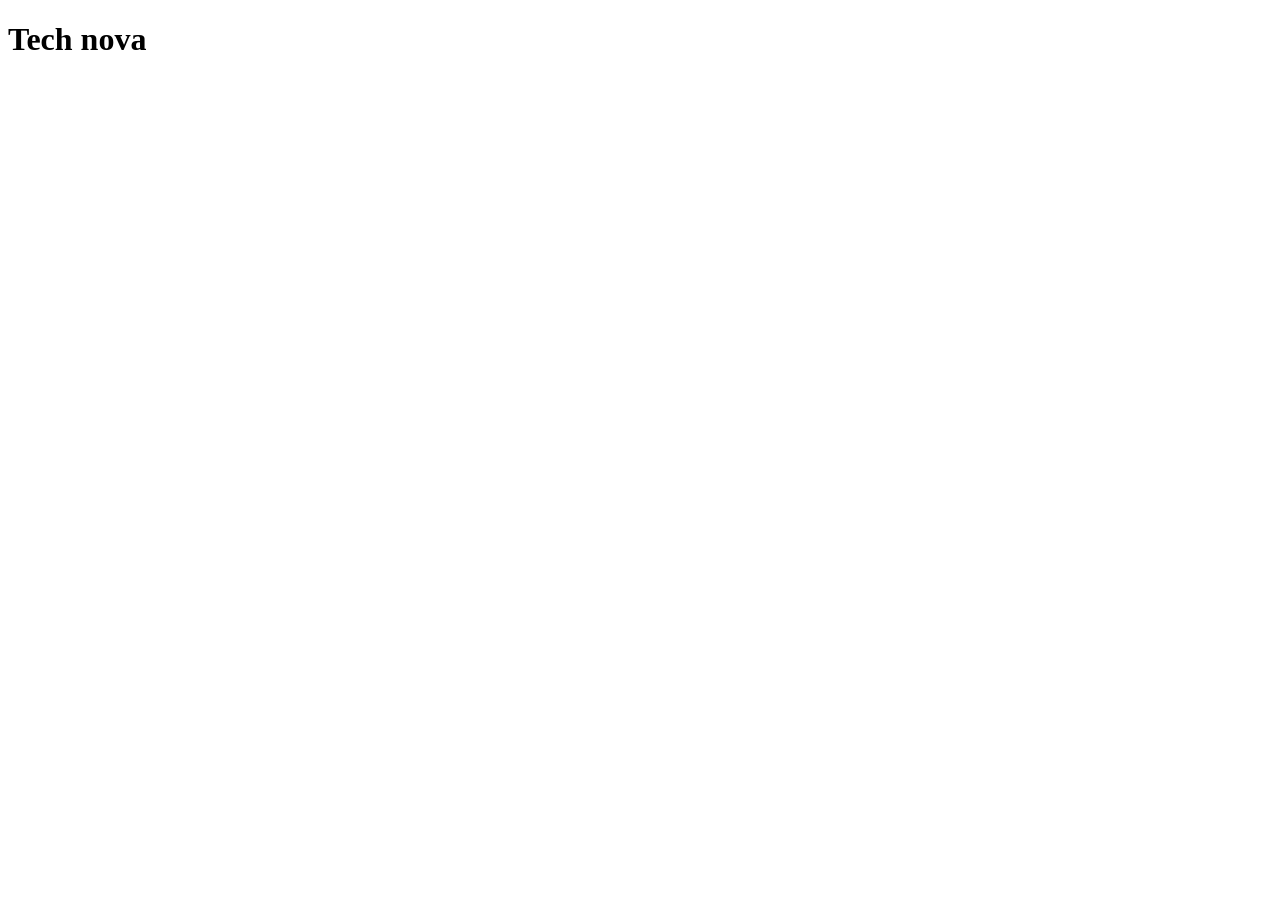
==== index.html @ c9aa2742 "project start" ====
<!DOCTYPE html>
<html lang="en">
<head>
    <meta charset="UTF-8">
    <meta name="viewport" content="width=device-width, initial-scale=1.0">
    <title>Tech Nova</title>
</head>
<body>
    <h1>Tech nova</h1>
</body>
</html>
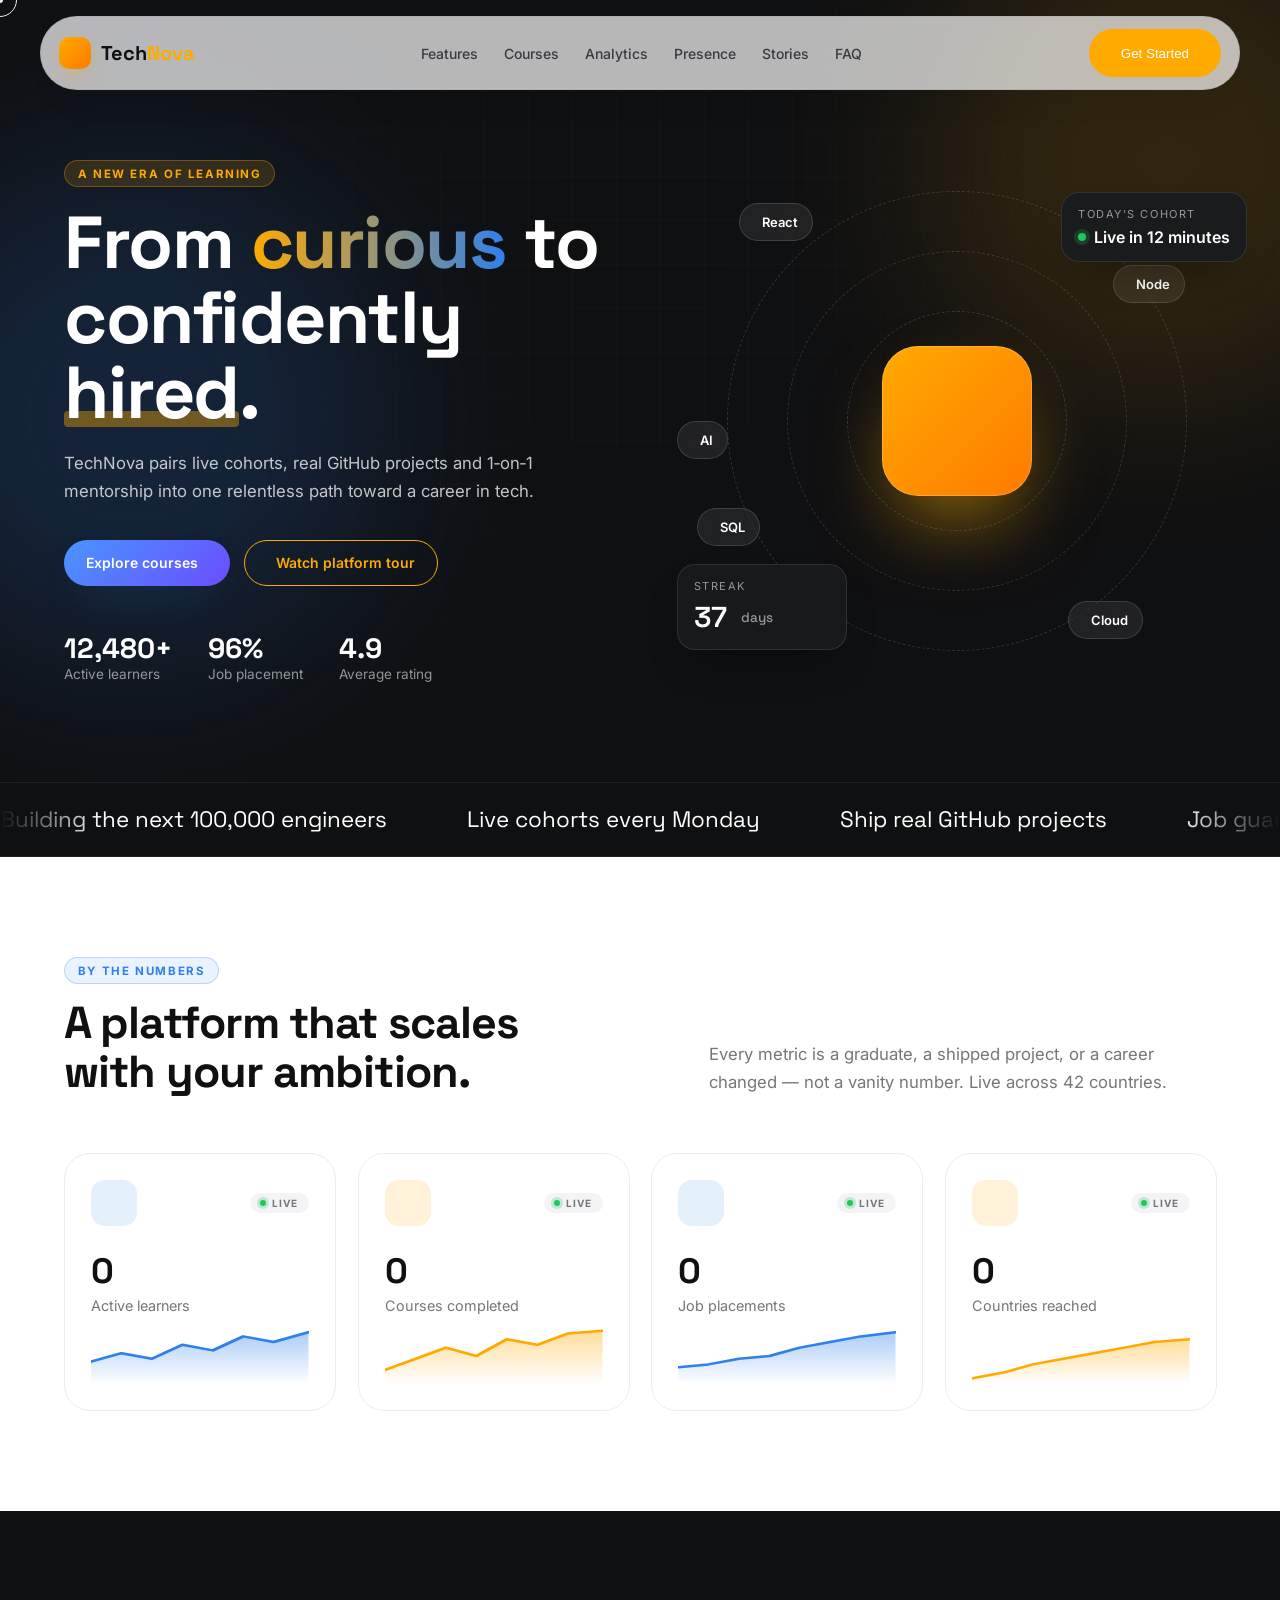
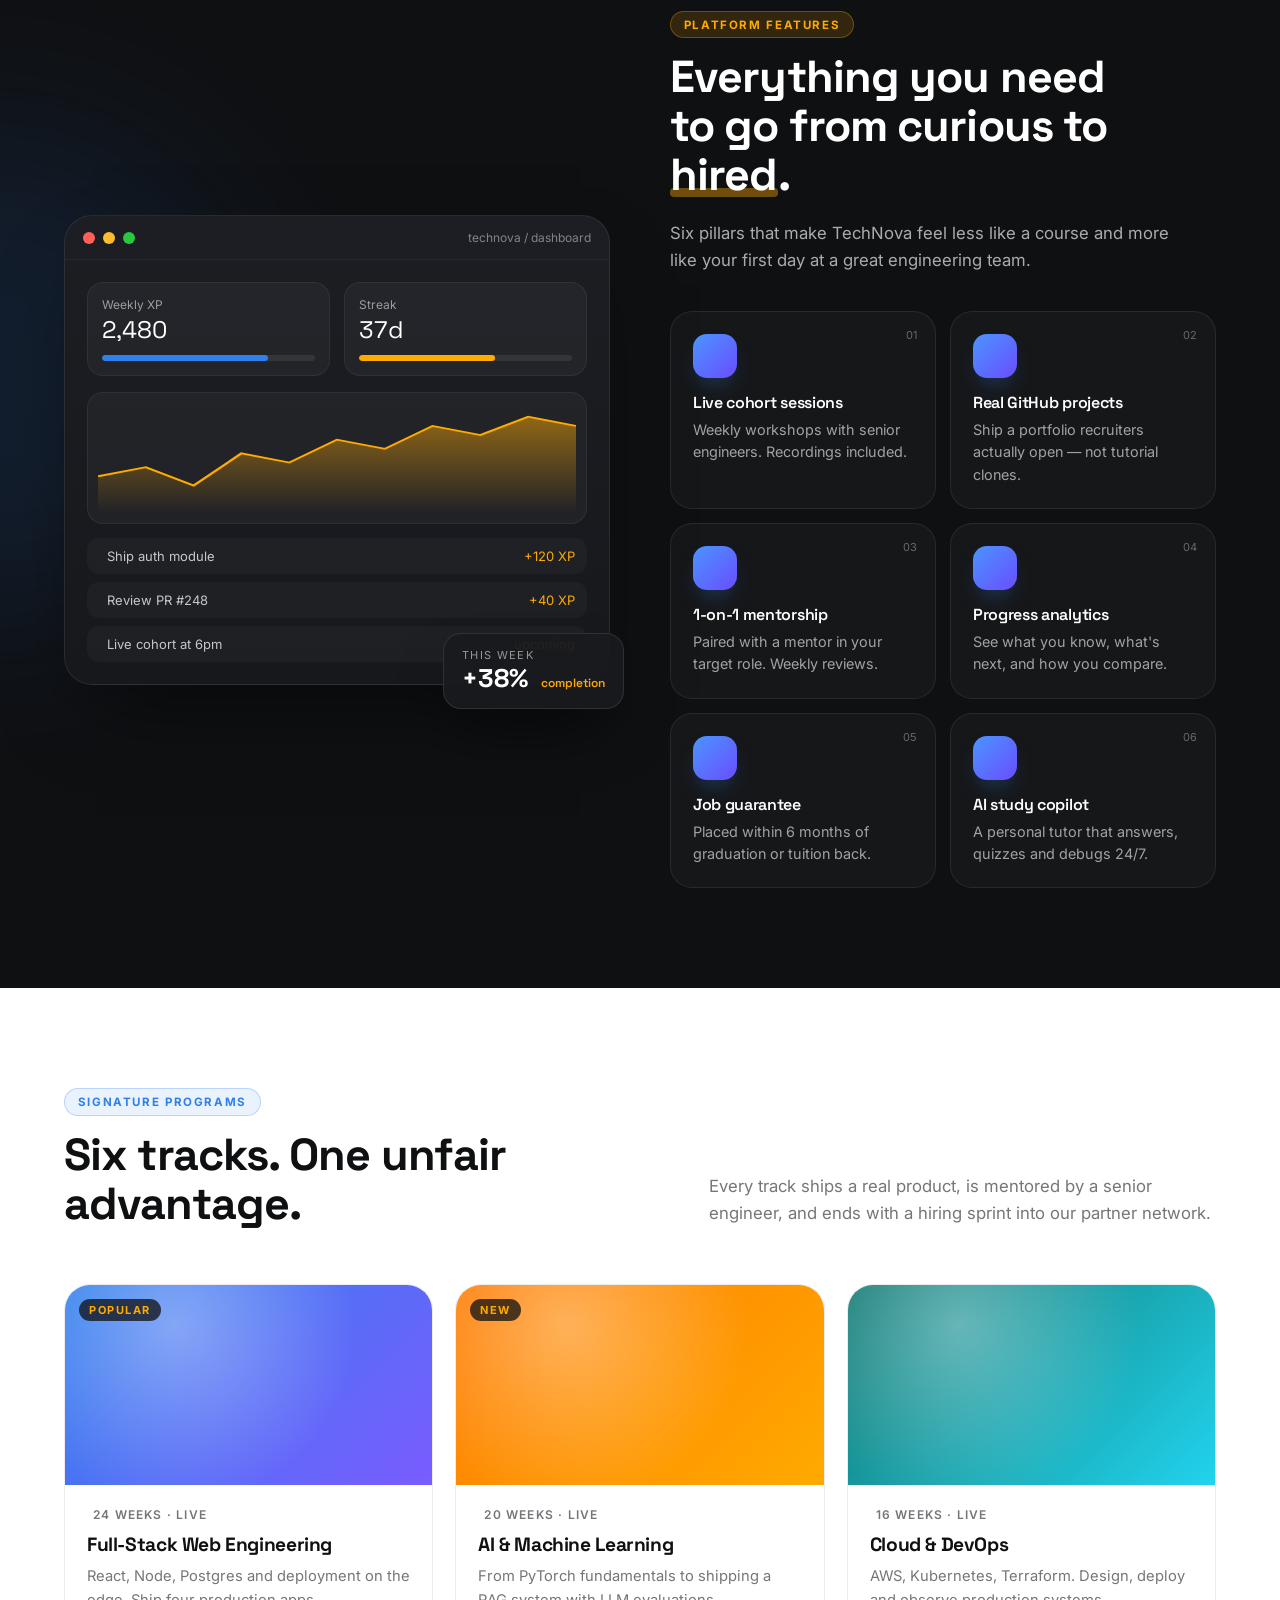
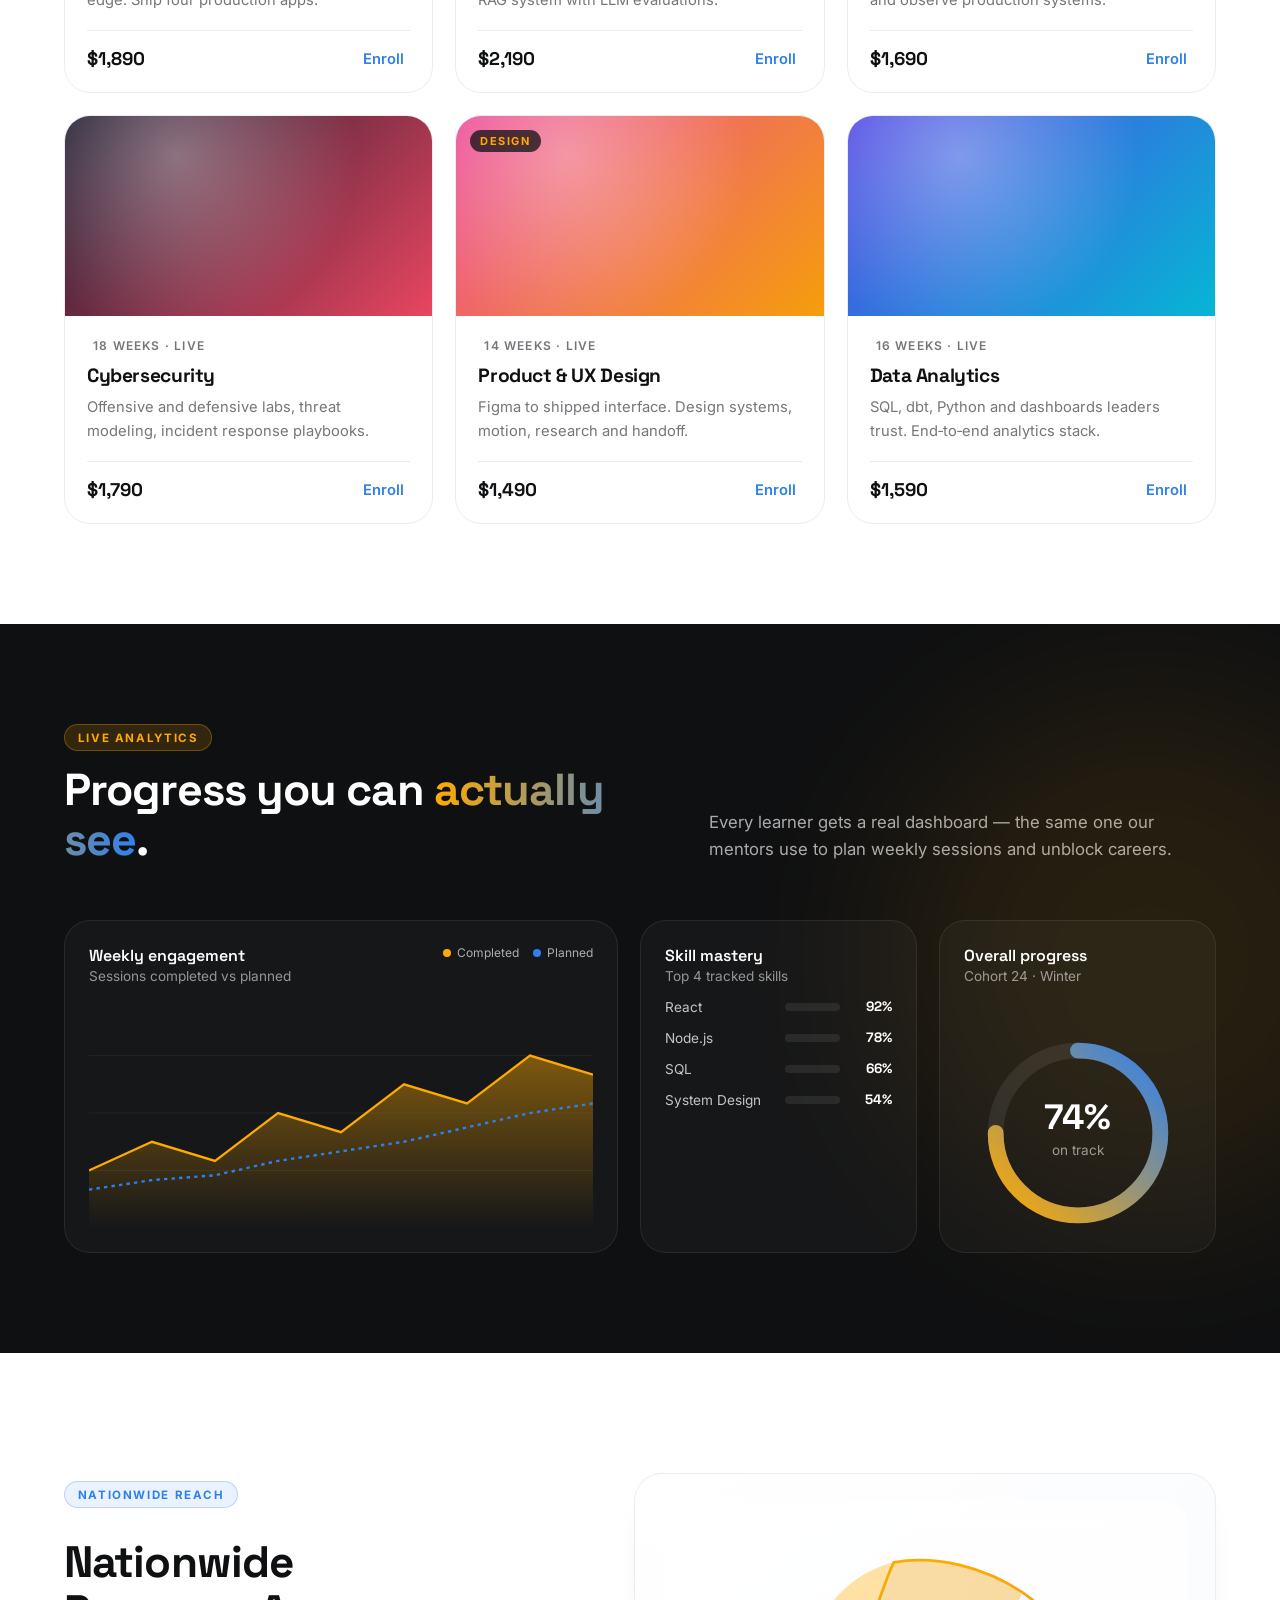
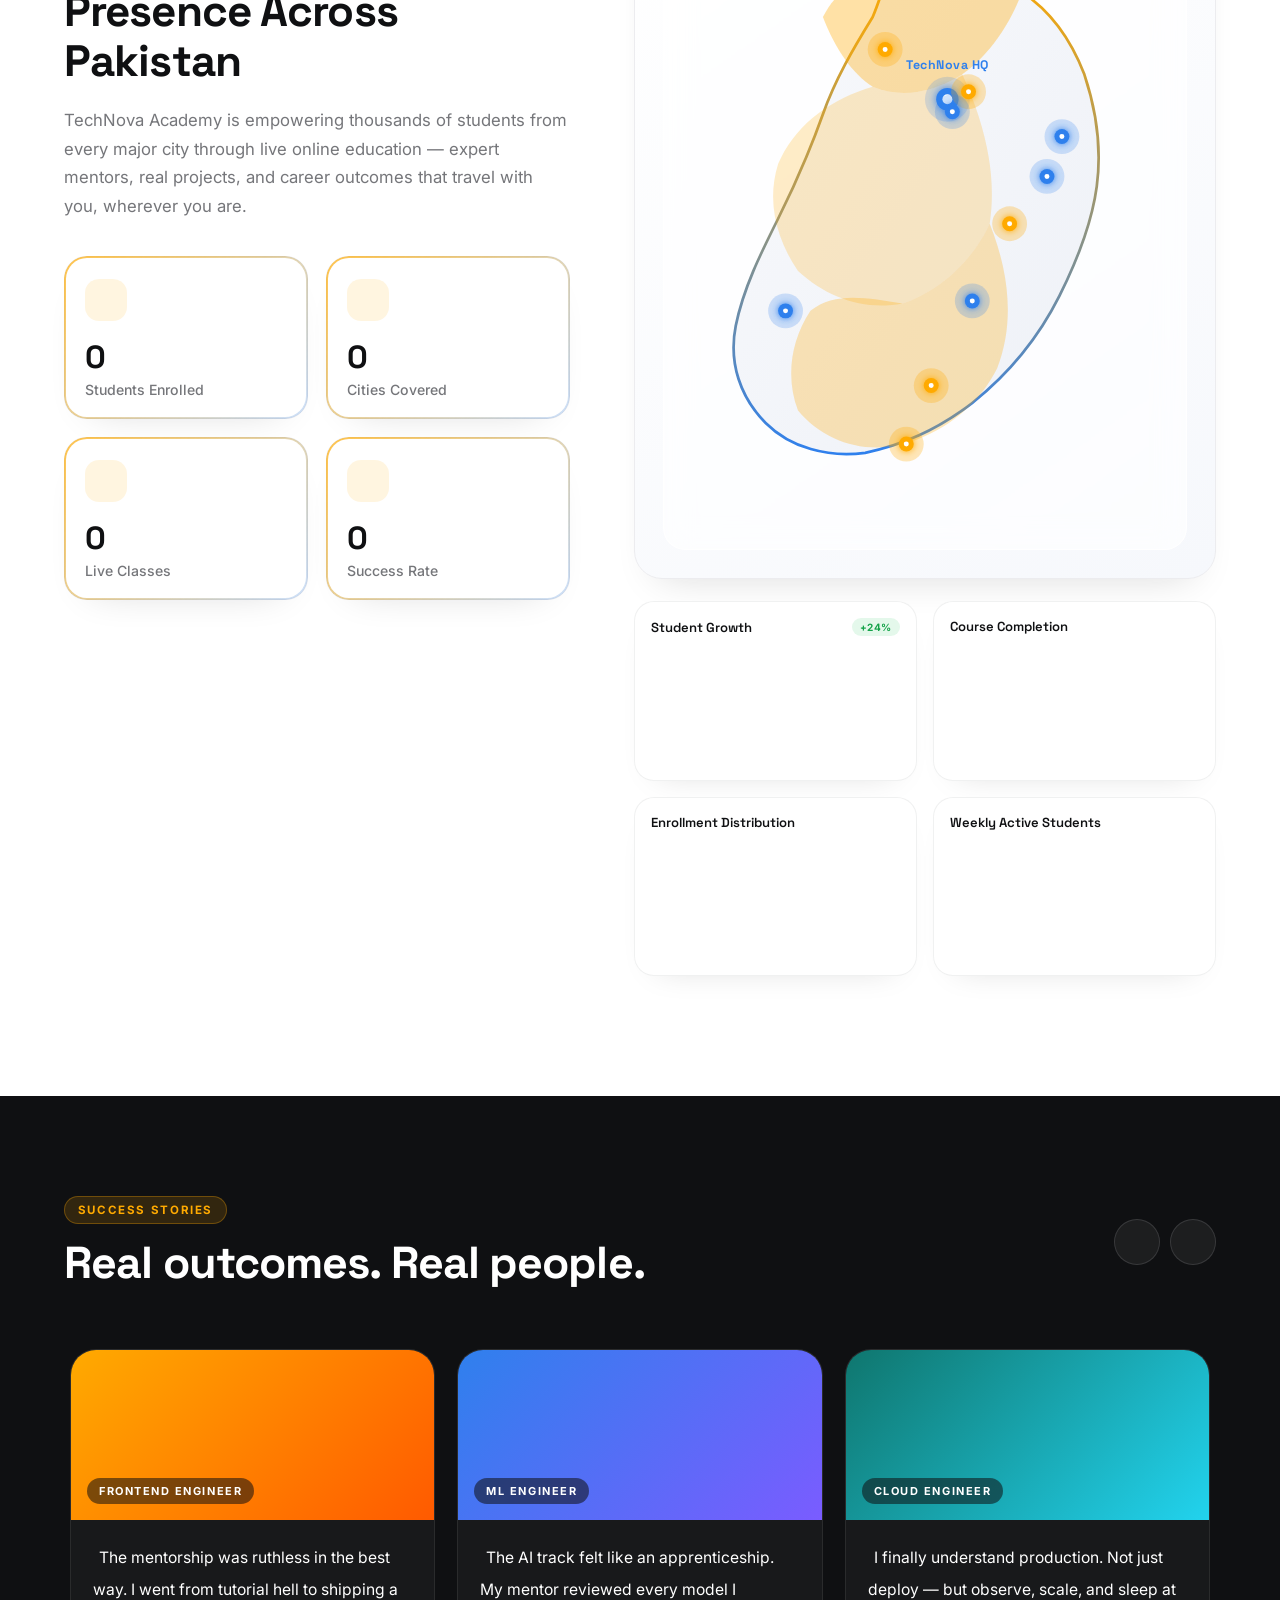
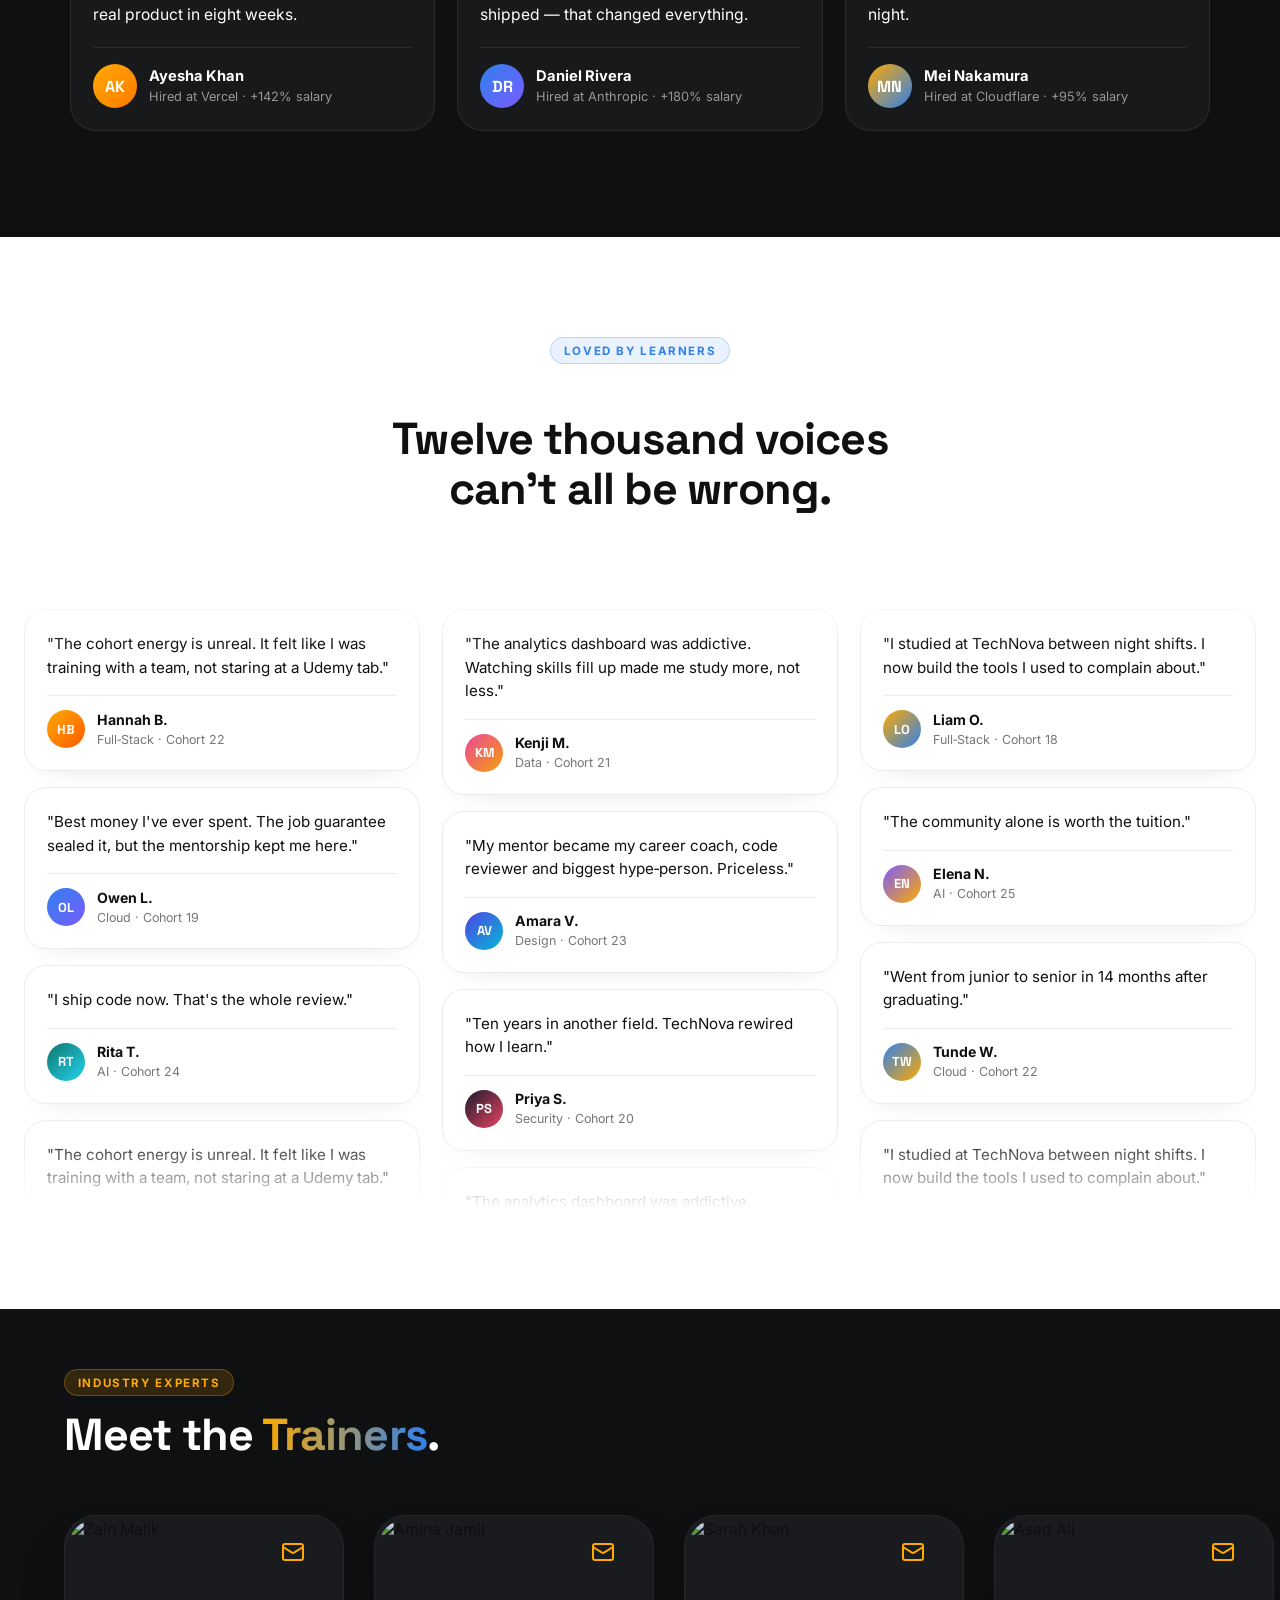
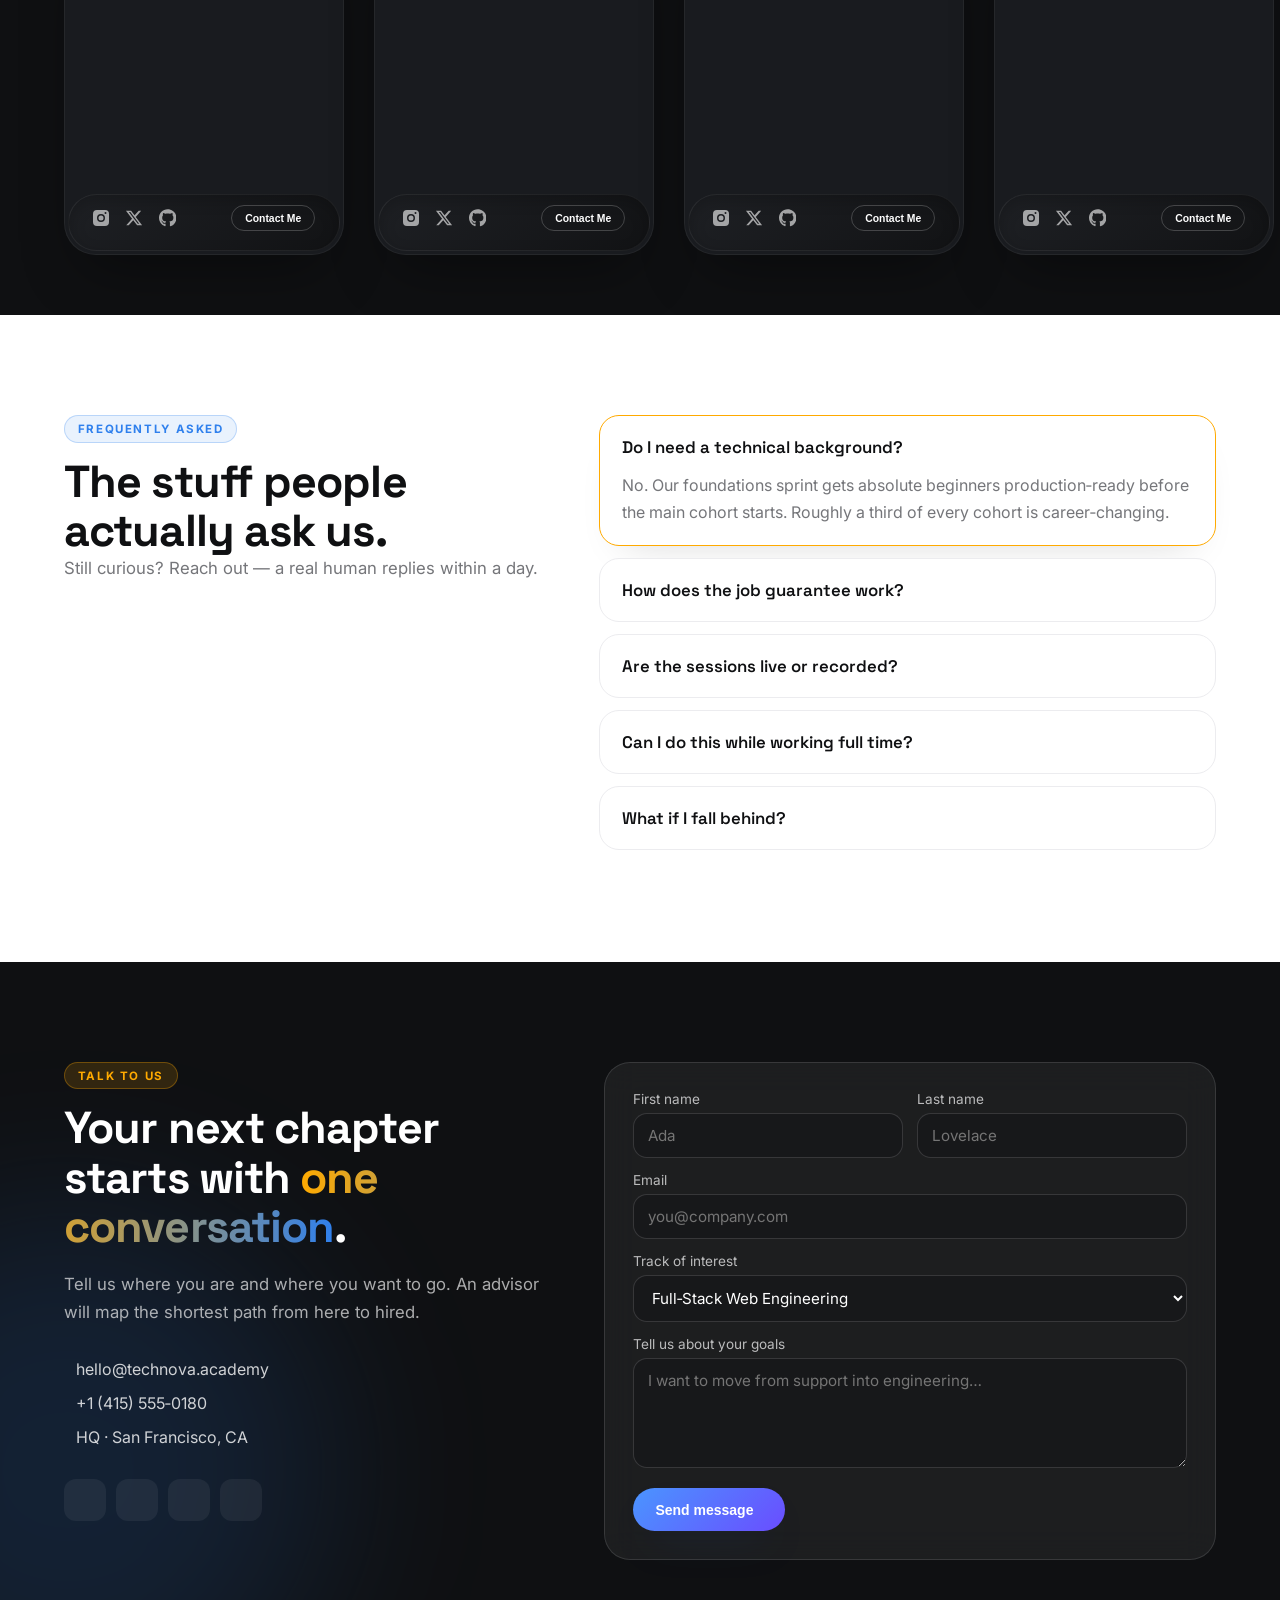
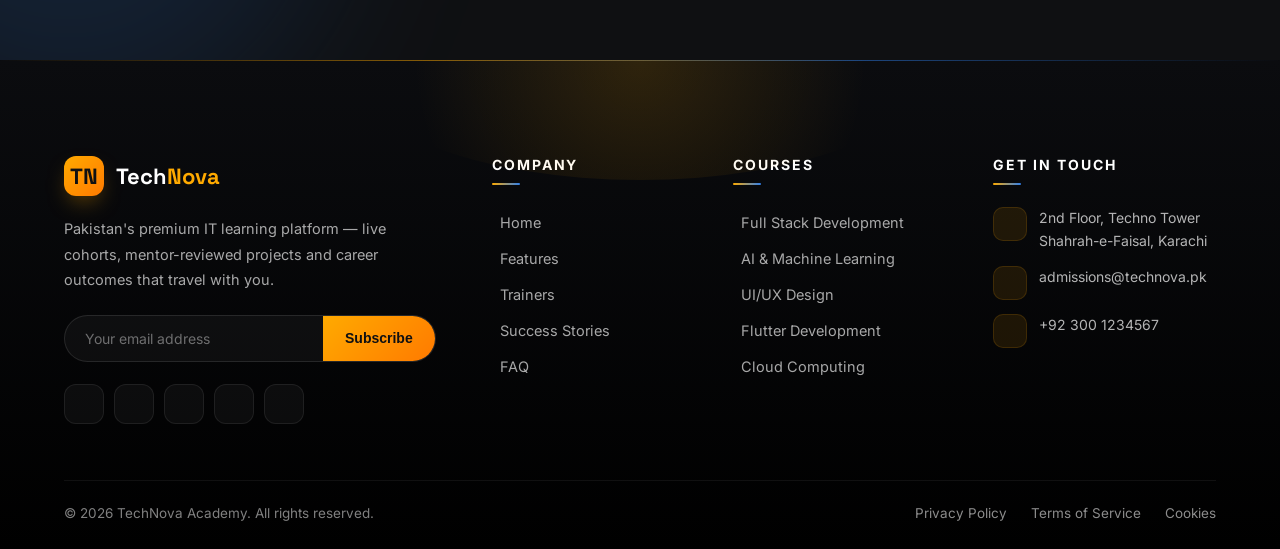
==== commit 894c0a8d: "ui and functionality" ====
--- a/index.html
+++ b/index.html
@@ -1,11 +1,1029 @@
-<!DOCTYPE html>
+<!doctype html>
 <html lang="en">
 <head>
-    <meta charset="UTF-8">
-    <meta name="viewport" content="width=device-width, initial-scale=1.0">
-    <title>Tech Nova</title>
+<meta charset="utf-8" />
+<meta name="viewport" content="width=device-width,initial-scale=1" />
+<title>TechNova — Premium Tech Education, from curious to hired</title>
+<meta name="description" content="TechNova is a premium learning platform for developers: live cohorts, real GitHub projects, mentorship and a job guarantee." />
+
+<!-- Fonts -->
+<link rel="preconnect" href="https://fonts.googleapis.com">
+<link rel="preconnect" href="https://fonts.gstatic.com" crossorigin>
+<link href="https://fonts.googleapis.com/css2?family=Inter:wght@400;500;600;700&family=Space+Grotesk:wght@500;600;700&display=swap" rel="stylesheet">
+
+<!-- Icons -->
+<link href="https://cdn.jsdelivr.net/npm/remixicon@4.2.0/fonts/remixicon.css" rel="stylesheet"/>
+
+<!-- AOS -->
+<link href="https://unpkg.com/aos@2.3.4/dist/aos.css" rel="stylesheet"/>
+
+<link rel="stylesheet" href="./css/style.css" />
 </head>
 <body>
-    <h1>Tech nova</h1>
+
+<!-- Custom cursor -->
+<div class="cursor-dot"></div>
+<div class="cursor-ring"></div>
+
+<!-- Progress bar -->
+<div class="scroll-progress"><span></span></div>
+
+<!-- ============ NAVBAR ============ -->
+<header class="nav" id="nav">
+  <div class="nav-inner">
+    <a href="#top" class="brand">
+      <span class="brand-mark"><i class="ri-flashlight-fill"></i></span>
+      <span class="brand-text">Tech<span>Nova</span></span>
+    </a>
+    <nav class="nav-links">
+      <a href="#features">Features</a>
+      <a href="#courses">Courses</a>
+      <a href="#analytics">Analytics</a>
+      <a href="#presence">Presence</a>
+      <a href="#stories">Stories</a>
+      <a href="#faq">FAQ</a>
+    </nav>
+   
+      <button class="button">
+        
+  <span class="button-content">Get Started <i class="ri-arrow-right-up-line"></i></span>
+</button> 
+    
+    <button class="nav-toggle" aria-label="Menu"><i class="ri-menu-line"></i></button>
+  </div>
+</header>
+
+<!-- ============ HERO ============ -->
+<section id="top" class="hero" data-theme="dark">
+  <div class="blob blob-1"></div>
+  <div class="blob blob-2"></div>
+  <div class="grid-bg"></div>
+
+  <div class="container hero-grid">
+    <div class="hero-copy">
+      <span class="eyebrow" data-aos="fade-up">A new era of learning</span>
+      <h1 class="display" data-aos="fade-up" data-aos-delay="80">
+        From <span class="text-gradient">curious</span> to <br/>
+        confidently <span class="underline-gold">hired</span>.
+      </h1>
+      <p class="lead" data-aos="fade-up" data-aos-delay="160">
+        TechNova pairs live cohorts, real GitHub projects and 1‑on‑1 mentorship
+        into one relentless path toward a career in tech.
+      </p>
+      <div class="hero-cta" data-aos="fade-up" data-aos-delay="240">
+        <a href="#courses" class="btn btn-liquid magnetic" data-magnetic>
+          Explore courses <i class="ri-arrow-right-line"></i>
+        </a>
+        <a href="#analytics" class="btn btn-ghost-gold magnetic" data-magnetic>
+          <i class="ri-play-circle-line"></i> Watch platform tour
+        </a>
+      </div>
+      <div class="hero-meta" data-aos="fade-up" data-aos-delay="320">
+        <div><strong>12,480+</strong><span>Active learners</span></div>
+        <div><strong>96%</strong><span>Job placement</span></div>
+        <div><strong>4.9<i class="ri-star-fill"></i></strong><span>Average rating</span></div>
+      </div>
+    </div>
+
+    <div class="hero-visual" data-aos="zoom-in" data-aos-delay="200">
+      <div class="orbit">
+        <span class="orbit-ring r1"></span>
+        <span class="orbit-ring r2"></span>
+        <span class="orbit-ring r3"></span>
+
+        <div class="orb-center">
+          <i class="ri-code-s-slash-line"></i>
+        </div>
+
+        <span class="chip chip-a floaty"><i class="ri-reactjs-line"></i> React</span>
+        <span class="chip chip-b floaty"><i class="ri-nodejs-line"></i> Node</span>
+        <span class="chip chip-c floaty"><i class="ri-database-2-line"></i> SQL</span>
+        <span class="chip chip-d floaty"><i class="ri-cloud-line"></i> Cloud</span>
+        <span class="chip chip-e floaty"><i class="ri-brain-line"></i> AI</span>
+
+        <div class="mini-card mini-1">
+          <div class="mini-title">Today's cohort</div>
+          <div class="mini-body">
+            <span class="dot"></span> Live in 12 minutes
+          </div>
+        </div>
+        <div class="mini-card mini-2">
+          <div class="mini-title">Streak</div>
+          <div class="mini-body big">37<span> days</span></div>
+        </div>
+      </div>
+    </div>
+  </div>
+</section>
+
+<!-- ============ MARQUEE ============ -->
+<section class="marquee-wrap" data-theme="dark">
+  <div class="marquee">
+    <div class="marquee-track">
+      <span>Building the next 100,000 engineers</span><i class="ri-star-s-fill"></i>
+      <span>Live cohorts every Monday</span><i class="ri-star-s-fill"></i>
+      <span>Ship real GitHub projects</span><i class="ri-star-s-fill"></i>
+      <span>Job guarantee or tuition back</span><i class="ri-star-s-fill"></i>
+      <span>Backed by senior engineers from FAANG</span><i class="ri-star-s-fill"></i>
+      <span>Building the next 100,000 engineers</span><i class="ri-star-s-fill"></i>
+      <span>Live cohorts every Monday</span><i class="ri-star-s-fill"></i>
+      <span>Ship real GitHub projects</span><i class="ri-star-s-fill"></i>
+      <span>Job guarantee or tuition back</span><i class="ri-star-s-fill"></i>
+      <span>Backed by senior engineers from FAANG</span><i class="ri-star-s-fill"></i>
+    </div>
+  </div>
+</section>
+
+<!-- ============ STATS ============ -->
+<section class="section" id="stats">
+  <div class="container">
+    <div class="section-head">
+      <div>
+        <span class="eyebrow-light">By the numbers</span>
+        <h2 class="h2">A platform that scales <br/> with your ambition.</h2>
+      </div>
+      <p class="section-lead">
+        Every metric is a graduate, a shipped project, or a career changed —
+        not a vanity number. Live across 42 countries.
+      </p>
+    </div>
+
+    <div class="stats-grid">
+      <div class="stat-card tilt ui-card" data-tilt>
+        <div class="stat-head">
+          <div class="stat-icon blue"><i class="ri-user-3-line"></i></div>
+          <span class="live-pill"><span class="pulse-dot"></span> LIVE</span>
+        </div>
+        <div class="stat-num" data-count="12480" data-suffix="+">0</div>
+        <div class="stat-label">Active learners</div>
+        <svg class="spark" viewBox="0 0 100 40" preserveAspectRatio="none">
+          <defs><linearGradient id="gb" x1="0" x2="0" y1="0" y2="1"><stop offset="0%" stop-color="#2F80ED" stop-opacity=".4"/><stop offset="100%" stop-color="#2F80ED" stop-opacity="0"/></linearGradient></defs>
+          <polygon points="0,40 0,24 14,18 28,22 42,12 56,16 70,6 84,10 100,3 100,40" fill="url(#gb)"/>
+          <polyline points="0,24 14,18 28,22 42,12 56,16 70,6 84,10 100,3" fill="none" stroke="#2F80ED" stroke-width="1.8" stroke-linecap="round" stroke-linejoin="round"/>
+        </svg>
+      </div>
+
+      <div class="stat-card tilt ui-card" data-tilt>
+        <div class="stat-head">
+          <div class="stat-icon gold"><i class="ri-graduation-cap-line"></i></div>
+          <span class="live-pill"><span class="pulse-dot"></span> LIVE</span>
+        </div>
+        <div class="stat-num" data-count="38200" data-suffix="">0</div>
+        <div class="stat-label">Courses completed</div>
+        <svg class="spark" viewBox="0 0 100 40" preserveAspectRatio="none">
+          <defs><linearGradient id="gg" x1="0" x2="0" y1="0" y2="1"><stop offset="0%" stop-color="#FFAA00" stop-opacity=".4"/><stop offset="100%" stop-color="#FFAA00" stop-opacity="0"/></linearGradient></defs>
+          <polygon points="0,40 0,30 14,22 28,14 42,20 56,8 70,12 84,4 100,2 100,40" fill="url(#gg)"/>
+          <polyline points="0,30 14,22 28,14 42,20 56,8 70,12 84,4 100,2" fill="none" stroke="#FFAA00" stroke-width="1.8" stroke-linecap="round" stroke-linejoin="round"/>
+        </svg>
+      </div>
+
+      <div class="stat-card tilt ui-card" data-tilt>
+        <div class="stat-head">
+          <div class="stat-icon blue"><i class="ri-award-line"></i></div>
+          <span class="live-pill"><span class="pulse-dot"></span> LIVE</span>
+        </div>
+        <div class="stat-num" data-count="96" data-suffix="%">0</div>
+        <div class="stat-label">Job placements</div>
+        <svg class="spark" viewBox="0 0 100 40" preserveAspectRatio="none">
+          <polygon points="0,40 0,28 14,26 28,22 42,20 56,14 70,10 84,6 100,3 100,40" fill="url(#gb)"/>
+          <polyline points="0,28 14,26 28,22 42,20 56,14 70,10 84,6 100,3" fill="none" stroke="#2F80ED" stroke-width="1.8" stroke-linecap="round" stroke-linejoin="round"/>
+        </svg>
+      </div>
+
+      <div class="stat-card tilt ui-card" data-tilt>
+        <div class="stat-head">
+          <div class="stat-icon gold"><i class="ri-earth-line"></i></div>
+          <span class="live-pill"><span class="pulse-dot"></span> LIVE</span>
+        </div>
+        <div class="stat-num" data-count="42" data-suffix="">0</div>
+        <div class="stat-label">Countries reached</div>
+        <svg class="spark" viewBox="0 0 100 40" preserveAspectRatio="none">
+          <polygon points="0,40 0,36 14,32 28,26 42,22 56,18 70,14 84,10 100,8 100,40" fill="url(#gg)"/>
+          <polyline points="0,36 14,32 28,26 42,22 56,18 70,14 84,10 100,8" fill="none" stroke="#FFAA00" stroke-width="1.8" stroke-linecap="round" stroke-linejoin="round"/>
+        </svg>
+      </div>
+    </div>
+  </div>
+</section>
+
+<!-- ============ FEATURES ============ -->
+<section class="section features" id="features" data-theme="dark">
+  <div class="blob blob-3"></div>
+  <div class="container features-grid">
+    <div class="features-visual" data-aos="fade-right">
+      <div class="fv-frame">
+        <div class="fv-topbar">
+          <span></span><span></span><span></span>
+          <em>technova / dashboard</em>
+        </div>
+        <div class="fv-body">
+          <div class="fv-row">
+            <div class="fv-tile">
+              <div class="fv-tile-label">Weekly XP</div>
+              <div class="fv-tile-val">2,480</div>
+              <div class="fv-bar"><span style="width:78%"></span></div>
+            </div>
+            <div class="fv-tile">
+              <div class="fv-tile-label">Streak</div>
+              <div class="fv-tile-val">37d</div>
+              <div class="fv-bar gold"><span style="width:64%"></span></div>
+            </div>
+          </div>
+          <div class="fv-chart">
+            <svg viewBox="0 0 300 120" preserveAspectRatio="none">
+              <defs><linearGradient id="fvg" x1="0" x2="0" y1="0" y2="1"><stop offset="0%" stop-color="#FFAA00" stop-opacity=".5"/><stop offset="100%" stop-color="#FFAA00" stop-opacity="0"/></linearGradient></defs>
+              <polygon points="0,120 0,80 30,70 60,90 90,55 120,65 150,40 180,50 210,25 240,35 270,15 300,25 300,120" fill="url(#fvg)"/>
+              <polyline points="0,80 30,70 60,90 90,55 120,65 150,40 180,50 210,25 240,35 270,15 300,25" fill="none" stroke="#FFAA00" stroke-width="2"/>
+            </svg>
+          </div>
+          <div class="fv-list">
+            <div><i class="ri-checkbox-circle-fill"></i> Ship auth module <em>+120 XP</em></div>
+            <div><i class="ri-checkbox-circle-fill"></i> Review PR #248 <em>+40 XP</em></div>
+            <div><i class="ri-loader-4-line"></i> Live cohort at 6pm <em>upcoming</em></div>
+          </div>
+        </div>
+      </div>
+      <div class="fv-badge">
+        <div class="fv-badge-label">This week</div>
+        <div class="fv-badge-val">+38% <span>completion</span></div>
+      </div>
+    </div>
+
+    <div class="features-copy">
+      <span class="eyebrow" data-aos="fade-up">Platform features</span>
+      <h2 class="h2 light" data-aos="fade-up" data-aos-delay="80">
+        Everything you need <br/> to go from curious to <span class="underline-gold">hired</span>.
+      </h2>
+      <p class="lead muted" data-aos="fade-up" data-aos-delay="160">
+        Six pillars that make TechNova feel less like a course and more like
+        your first day at a great engineering team.
+      </p>
+
+      <div class="feature-grid">
+        <div class="feature-card tilt ui-card" data-tilt data-aos="fade-up">
+          <div class="fc-icon"><i class="ri-live-line"></i></div>
+          <h3>Live cohort sessions</h3>
+          <p>Weekly workshops with senior engineers. Recordings included.</p>
+          <span class="fc-num">01</span>
+        </div>
+        <div class="feature-card tilt ui-card" data-tilt data-aos="fade-up" data-aos-delay="80">
+          <div class="fc-icon"><i class="ri-github-fill"></i></div>
+          <h3>Real GitHub projects</h3>
+          <p>Ship a portfolio recruiters actually open — not tutorial clones.</p>
+          <span class="fc-num">02</span>
+        </div>
+        <div class="feature-card tilt ui-card" data-tilt data-aos="fade-up">
+          <div class="fc-icon"><i class="ri-user-star-line"></i></div>
+          <h3>1‑on‑1 mentorship</h3>
+          <p>Paired with a mentor in your target role. Weekly reviews.</p>
+          <span class="fc-num">03</span>
+        </div>
+        <div class="feature-card tilt ui-card" data-tilt data-aos="fade-up" data-aos-delay="80">
+          <div class="fc-icon"><i class="ri-line-chart-line"></i></div>
+          <h3>Progress analytics</h3>
+          <p>See what you know, what's next, and how you compare.</p>
+          <span class="fc-num">04</span>
+        </div>
+        <div class="feature-card tilt ui-card" data-tilt data-aos="fade-up">
+          <div class="fc-icon"><i class="ri-shield-check-line"></i></div>
+          <h3>Job guarantee</h3>
+          <p>Placed within 6 months of graduation or tuition back.</p>
+          <span class="fc-num">05</span>
+        </div>
+        <div class="feature-card tilt ui-card" data-tilt data-aos="fade-up" data-aos-delay="80">
+          <div class="fc-icon"><i class="ri-sparkling-2-line"></i></div>
+          <h3>AI study copilot</h3>
+          <p>A personal tutor that answers, quizzes and debugs 24/7.</p>
+          <span class="fc-num">06</span>
+        </div>
+      </div>
+    </div>
+  </div>
+</section>
+
+<!-- ============ COURSES ============ -->
+<section class="section" id="courses">
+  <div class="container">
+    <div class="section-head">
+      <div>
+        <span class="eyebrow-light">Signature programs</span>
+        <h2 class="h2">Six tracks. One unfair advantage.</h2>
+      </div>
+      <p class="section-lead">
+        Every track ships a real product, is mentored by a senior engineer,
+        and ends with a hiring sprint into our partner network.
+      </p>
+    </div>
+
+    <div class="course-grid">
+      <!-- 1 -->
+      <article class="course-card tilt ui-card" data-tilt data-aos="fade-up">
+        <div class="cc-media cc-gradient-1">
+          <i class="ri-code-box-line cc-glyph"></i>
+          <span class="cc-tag">Popular</span>
+        </div>
+        <div class="cc-body">
+          <div class="cc-meta"><i class="ri-time-line"></i> 24 weeks · Live</div>
+          <h3>Full‑Stack Web Engineering</h3>
+          <p>React, Node, Postgres and deployment on the edge. Ship four production apps.</p>
+          <div class="cc-foot">
+            <span class="cc-price">$1,890</span>
+            <a href="#contact" class="cc-link">Enroll <i class="ri-arrow-right-line"></i></a>
+          </div>
+        </div>
+      </article>
+
+      <!-- 2 -->
+      <article class="course-card tilt ui-card" data-tilt data-aos="fade-up" data-aos-delay="80">
+        <div class="cc-media cc-gradient-2">
+          <i class="ri-brain-line cc-glyph"></i>
+          <span class="cc-tag">New</span>
+        </div>
+        <div class="cc-body">
+          <div class="cc-meta"><i class="ri-time-line"></i> 20 weeks · Live</div>
+          <h3>AI &amp; Machine Learning</h3>
+          <p>From PyTorch fundamentals to shipping a RAG system with LLM evaluations.</p>
+          <div class="cc-foot">
+            <span class="cc-price">$2,190</span>
+            <a href="#contact" class="cc-link">Enroll <i class="ri-arrow-right-line"></i></a>
+          </div>
+        </div>
+      </article>
+
+      <!-- 3 -->
+      <article class="course-card tilt ui-card" data-tilt data-aos="fade-up" data-aos-delay="160">
+        <div class="cc-media cc-gradient-3">
+          <i class="ri-cloud-line cc-glyph"></i>
+        </div>
+        <div class="cc-body">
+          <div class="cc-meta"><i class="ri-time-line"></i> 16 weeks · Live</div>
+          <h3>Cloud &amp; DevOps</h3>
+          <p>AWS, Kubernetes, Terraform. Design, deploy and observe production systems.</p>
+          <div class="cc-foot">
+            <span class="cc-price">$1,690</span>
+            <a href="#contact" class="cc-link">Enroll <i class="ri-arrow-right-line"></i></a>
+          </div>
+        </div>
+      </article>
+
+      <!-- 4 -->
+      <article class="course-card tilt ui-card" data-tilt data-aos="fade-up">
+        <div class="cc-media cc-gradient-4">
+          <i class="ri-shield-keyhole-line cc-glyph"></i>
+        </div>
+        <div class="cc-body">
+          <div class="cc-meta"><i class="ri-time-line"></i> 18 weeks · Live</div>
+          <h3>Cybersecurity</h3>
+          <p>Offensive and defensive labs, threat modeling, incident response playbooks.</p>
+          <div class="cc-foot">
+            <span class="cc-price">$1,790</span>
+            <a href="#contact" class="cc-link">Enroll <i class="ri-arrow-right-line"></i></a>
+          </div>
+        </div>
+      </article>
+
+      <!-- 5 -->
+      <article class="course-card tilt ui-card" data-tilt data-aos="fade-up" data-aos-delay="80">
+        <div class="cc-media cc-gradient-5">
+          <i class="ri-palette-line cc-glyph"></i>
+          <span class="cc-tag">Design</span>
+        </div>
+        <div class="cc-body">
+          <div class="cc-meta"><i class="ri-time-line"></i> 14 weeks · Live</div>
+          <h3>Product &amp; UX Design</h3>
+          <p>Figma to shipped interface. Design systems, motion, research and handoff.</p>
+          <div class="cc-foot">
+            <span class="cc-price">$1,490</span>
+            <a href="#contact" class="cc-link">Enroll <i class="ri-arrow-right-line"></i></a>
+          </div>
+        </div>
+      </article>
+
+      <!-- 6 -->
+      <article class="course-card tilt ui-card" data-tilt data-aos="fade-up" data-aos-delay="160">
+        <div class="cc-media cc-gradient-6">
+          <i class="ri-bar-chart-2-line cc-glyph"></i>
+        </div>
+        <div class="cc-body">
+          <div class="cc-meta"><i class="ri-time-line"></i> 16 weeks · Live</div>
+          <h3>Data Analytics</h3>
+          <p>SQL, dbt, Python and dashboards leaders trust. End‑to‑end analytics stack.</p>
+          <div class="cc-foot">
+            <span class="cc-price">$1,590</span>
+            <a href="#contact" class="cc-link">Enroll <i class="ri-arrow-right-line"></i></a>
+          </div>
+        </div>
+      </article>
+    </div>
+  </div>
+</section>
+
+<!-- ============ ANALYTICS ============ -->
+<section class="section analytics" id="analytics" data-theme="dark">
+  <div class="blob blob-4"></div>
+  <div class="container">
+    <div class="section-head light">
+      <div>
+        <span class="eyebrow">Live analytics</span>
+        <h2 class="h2 light">Progress you can <span class="text-gradient">actually see</span>.</h2>
+      </div>
+      <p class="section-lead muted">
+        Every learner gets a real dashboard — the same one our mentors use to plan
+        weekly sessions and unblock careers.
+      </p>
+    </div>
+
+    <div class="analytics-grid">
+      <div class="a-card big" data-aos="fade-up">
+        <div class="a-head">
+          <div>
+            <div class="a-title">Weekly engagement</div>
+            <div class="a-sub">Sessions completed vs planned</div>
+          </div>
+          <div class="a-legend">
+            <span><em class="dot gold"></em>Completed</span>
+            <span><em class="dot blue"></em>Planned</span>
+          </div>
+        </div>
+        <svg class="a-chart" viewBox="0 0 600 240" preserveAspectRatio="none">
+          <defs>
+            <linearGradient id="ag" x1="0" x2="0" y1="0" y2="1">
+              <stop offset="0%" stop-color="#FFAA00" stop-opacity=".45"/>
+              <stop offset="100%" stop-color="#FFAA00" stop-opacity="0"/>
+            </linearGradient>
+          </defs>
+          <g stroke="rgba(255,255,255,.06)">
+            <line x1="0" y1="60" x2="600" y2="60"/>
+            <line x1="0" y1="120" x2="600" y2="120"/>
+            <line x1="0" y1="180" x2="600" y2="180"/>
+          </g>
+          <polygon points="0,240 0,180 75,150 150,170 225,120 300,140 375,90 450,110 525,60 600,80 600,240" fill="url(#ag)"/>
+          <polyline points="0,180 75,150 150,170 225,120 300,140 375,90 450,110 525,60 600,80" fill="none" stroke="#FFAA00" stroke-width="2.5"/>
+          <polyline points="0,200 75,190 150,185 225,170 300,160 375,150 450,135 525,120 600,110" fill="none" stroke="#2F80ED" stroke-width="2.5" stroke-dasharray="4 5"/>
+        </svg>
+      </div>
+
+      <div class="a-card" data-aos="fade-up" data-aos-delay="100">
+        <div class="a-title">Skill mastery</div>
+        <div class="a-sub">Top 4 tracked skills</div>
+        <div class="a-skills">
+          <div><span>React</span><em class="bar"><i style="--w:92%"></i></em><b>92%</b></div>
+          <div><span>Node.js</span><em class="bar"><i style="--w:78%"></i></em><b>78%</b></div>
+          <div><span>SQL</span><em class="bar"><i style="--w:66%"></i></em><b>66%</b></div>
+          <div><span>System Design</span><em class="bar"><i style="--w:54%"></i></em><b>54%</b></div>
+        </div>
+      </div>
+
+      <div class="a-card ring-card" data-aos="fade-up" data-aos-delay="150">
+        <div class="a-title">Overall progress</div>
+        <div class="a-sub">Cohort 24 · Winter</div>
+        <div class="ring-wrap">
+          <svg viewBox="0 0 120 120" class="ring">
+            <circle cx="60" cy="60" r="52" stroke="rgba(255,255,255,.08)" stroke-width="10" fill="none"/>
+            <circle cx="60" cy="60" r="52" stroke="url(#rg)" stroke-width="10" fill="none"
+                    stroke-linecap="round" stroke-dasharray="326.7" stroke-dashoffset="82"
+                    transform="rotate(-90 60 60)"/>
+            <defs><linearGradient id="rg" x1="0" x2="1" y1="0" y2="1"><stop offset="0%" stop-color="#FFAA00"/><stop offset="100%" stop-color="#2F80ED"/></linearGradient></defs>
+          </svg>
+          <div class="ring-val"><strong>74%</strong><span>on track</span></div>
+        </div>
+      </div>
+    </div>
+  </div>
+</section>
+
+<!-- ============ NATIONWIDE PRESENCE (PAKISTAN) ============ -->
+<section class="section presence nationwide" id="presence">
+  <div class="container">
+    <div class="presence-grid">
+
+      <!-- LEFT: Copy + Statistics -->
+      <div class="presence-copy">
+        <span class="eyebrow-light presence-eyebrow">Nationwide reach</span>
+        <h2 class="h2 presence-heading">Nationwide Presence Across Pakistan</h2>
+        <p class="presence-desc">
+          TechNova Academy is empowering thousands of students from every major city
+          through live online education — expert mentors, real projects, and career
+          outcomes that travel with you, wherever you are.
+        </p>
+
+        <div class="presence-stats-grid">
+          <article class="presence-stat-card ui-card" data-presence-stat>
+            <div class="psc-icon"><i class="ri-user-3-line"></i></div>
+            <div class="psc-num" data-count="18500" data-suffix="+">0</div>
+            <div class="psc-label">Students Enrolled</div>
+          </article>
+          <article class="presence-stat-card ui-card" data-presence-stat>
+            <div class="psc-icon"><i class="ri-map-pin-2-line"></i></div>
+            <div class="psc-num" data-count="10" data-suffix="">0</div>
+            <div class="psc-label">Cities Covered</div>
+          </article>
+          <article class="presence-stat-card ui-card" data-presence-stat>
+            <div class="psc-icon"><i class="ri-live-line"></i></div>
+            <div class="psc-num" data-count="340" data-suffix="+">0</div>
+            <div class="psc-label">Live Classes</div>
+          </article>
+          <article class="presence-stat-card ui-card" data-presence-stat>
+            <div class="psc-icon"><i class="ri-award-line"></i></div>
+            <div class="psc-num" data-count="96" data-suffix="%">0</div>
+            <div class="psc-label">Success Rate</div>
+          </article>
+        </div>
+      </div>
+
+      <!-- RIGHT: Interactive Map + Analytics -->
+      <div class="presence-visual">
+        <div class="map-stage" id="mapStage">
+          <div class="map-glass" id="mapTilt">
+            <svg class="pakistan-map" id="pakistanMap" viewBox="0 0 400 500" aria-label="Interactive map of Pakistan">
+              <defs>
+                <linearGradient id="pakFill" x1="0" y1="0" x2="1" y2="1">
+                  <stop offset="0%" stop-color="#f8f9fc"/>
+                  <stop offset="100%" stop-color="#eef1f7"/>
+                </linearGradient>
+                <linearGradient id="pakStroke" x1="0" y1="0" x2="0" y2="1">
+                  <stop offset="0%" stop-color="#FFAA00"/>
+                  <stop offset="100%" stop-color="#2F80ED"/>
+                </linearGradient>
+                <linearGradient id="connGrad" x1="0" y1="0" x2="1" y2="0">
+                  <stop offset="0%" stop-color="#FFAA00"/>
+                  <stop offset="100%" stop-color="#2F80ED"/>
+                </linearGradient>
+                <filter id="pinGlow" x="-80%" y="-80%" width="260%" height="260%">
+                  <feGaussianBlur stdDeviation="3" result="blur"/>
+                  <feMerge><feMergeNode in="blur"/><feMergeNode in="SourceGraphic"/></feMerge>
+                </filter>
+                <filter id="hqGlow" x="-100%" y="-100%" width="300%" height="300%">
+                  <feGaussianBlur stdDeviation="4" result="blur"/>
+                  <feMerge><feMergeNode in="blur"/><feMergeNode in="SourceGraphic"/></feMerge>
+                </filter>
+              </defs>
+
+              <path class="pak-outline" d="M 175 38
+                C 210 32, 248 42, 278 62
+                C 302 78, 318 102, 328 128
+                C 338 158, 342 188, 338 218
+                C 334 248, 322 278, 308 306
+                C 292 338, 268 368, 238 392
+                C 212 412, 182 426, 152 432
+                C 122 436, 92 428, 72 408
+                C 52 388, 42 360, 48 330
+                C 54 300, 68 272, 82 244
+                C 96 216, 108 188, 118 160
+                C 128 132, 142 108, 158 82
+                C 164 68, 168 52, 175 38 Z" fill="url(#pakFill)" stroke="url(#pakStroke)" stroke-width="2.2"/>
+
+              <path class="pak-region" d="M 175 38 C 210 32, 248 42, 278 62 C 268 88, 252 112, 230 128 C 208 142, 182 148, 158 138 C 142 128, 128 108, 118 82 C 128 62, 150 44, 175 38 Z" opacity=".35"/>
+              <path class="pak-region" d="M 158 138 C 182 148, 208 142, 230 128 C 248 168, 258 208, 252 248 C 238 278, 212 302, 182 312 C 152 318, 122 308, 98 286 C 82 262, 72 232, 82 200 C 96 168, 124 148, 158 138 Z" opacity=".22"/>
+              <path class="pak-region" d="M 182 312 C 212 302, 238 278, 252 248 C 268 288, 272 328, 258 364 C 242 396, 212 418, 178 426 C 148 432, 118 422, 98 398 C 88 372, 92 342, 108 318 C 128 302, 154 308, 182 312 Z" opacity=".28"/>
+
+              <g class="hq-marker" transform="translate(218, 148)">
+                <circle class="hq-pulse" r="18" fill="rgba(47,128,237,.18)"/>
+                <circle class="hq-core" r="9" fill="#2F80ED" filter="url(#hqGlow)"/>
+                <circle r="4" fill="#fff"/>
+                <text class="hq-label" y="-24">TechNova HQ</text>
+              </g>
+
+              <g class="conn-lines" id="connLines" fill="none" stroke="url(#connGrad)" stroke-width="1.6" stroke-linecap="round"></g>
+              <g class="city-pins" id="cityPins"></g>
+            </svg>
+          </div>
+
+          <div class="map-tooltip" id="mapTooltip" role="tooltip" aria-hidden="true">
+            <strong class="mt-city">Karachi</strong>
+            <span class="mt-students"><i class="ri-user-line"></i> <em>2,450</em> Students</span>
+            <span class="mt-courses"><i class="ri-book-open-line"></i> <em>35</em> Courses</span>
+            <span class="mt-success"><i class="ri-trophy-line"></i> <em>96%</em> Success Rate</span>
+          </div>
+        </div>
+
+        <div class="presence-charts" id="presenceCharts">
+          <div class="pch-card glass-lite ui-card">
+            <div class="pch-head">
+              <span class="pch-title">Student Growth</span>
+              <span class="pch-badge">+24%</span>
+            </div>
+            <canvas id="chartGrowth" aria-label="Student growth chart"></canvas>
+          </div>
+          <div class="pch-card glass-lite ui-card">
+            <div class="pch-head">
+              <span class="pch-title">Course Completion</span>
+            </div>
+            <canvas id="chartCompletion" aria-label="Course completion chart"></canvas>
+          </div>
+          <div class="pch-card glass-lite ui-card">
+            <div class="pch-head">
+              <span class="pch-title">Enrollment Distribution</span>
+            </div>
+            <canvas id="chartEnrollment" aria-label="Enrollment distribution chart"></canvas>
+          </div>
+          <div class="pch-card glass-lite ui-card">
+            <div class="pch-head">
+              <span class="pch-title">Weekly Active Students</span>
+            </div>
+            <canvas id="chartWeekly" aria-label="Weekly active students chart"></canvas>
+          </div>
+        </div>
+      </div>
+
+    </div>
+  </div>
+</section>
+
+<!-- ============ SUCCESS STORIES ============ -->
+<section class="section stories" id="stories" data-theme="dark">
+  <div class="container">
+    <div class="section-head light">
+      <div>
+        <span class="eyebrow">Success stories</span>
+        <h2 class="h2 light">Real outcomes. Real people.</h2>
+      </div>
+      <div class="story-nav">
+        <button class="s-btn" id="s-prev" aria-label="Previous"><i class="ri-arrow-left-line"></i></button>
+        <button class="s-btn" id="s-next" aria-label="Next"><i class="ri-arrow-right-line"></i></button>
+      </div>
+    </div>
+
+    <div class="story-viewport">
+      <div class="story-track" id="storyTrack">
+        <article class="story-card ui-card">
+          <div class="s-media s-grad-1"><span class="s-role">Frontend Engineer</span></div>
+          <div class="s-body">
+            <div class="s-quote"><i class="ri-double-quotes-l"></i> The mentorship was ruthless in the best way. I went from tutorial hell to shipping a real product in eight weeks.</div>
+            <div class="s-person">
+              <div class="s-avatar" style="background:linear-gradient(135deg,#FFAA00,#ff7a00)">AK</div>
+              <div>
+                <strong>Ayesha Khan</strong>
+                <span>Hired at Vercel · +142% salary</span>
+              </div>
+            </div>
+          </div>
+        </article>
+
+        <article class="story-card ui-card">
+          <div class="s-media s-grad-2"><span class="s-role">ML Engineer</span></div>
+          <div class="s-body">
+            <div class="s-quote"><i class="ri-double-quotes-l"></i> The AI track felt like an apprenticeship. My mentor reviewed every model I shipped — that changed everything.</div>
+            <div class="s-person">
+              <div class="s-avatar" style="background:linear-gradient(135deg,#2F80ED,#7a5cff)">DR</div>
+              <div>
+                <strong>Daniel Rivera</strong>
+                <span>Hired at Anthropic · +180% salary</span>
+              </div>
+            </div>
+          </div>
+        </article>
+
+        <article class="story-card ui-card">
+          <div class="s-media s-grad-3"><span class="s-role">Cloud Engineer</span></div>
+          <div class="s-body">
+            <div class="s-quote"><i class="ri-double-quotes-l"></i> I finally understand production. Not just deploy — but observe, scale, and sleep at night.</div>
+            <div class="s-person">
+              <div class="s-avatar" style="background:linear-gradient(135deg,#FFAA00,#2F80ED)">MN</div>
+              <div>
+                <strong>Mei Nakamura</strong>
+                <span>Hired at Cloudflare · +95% salary</span>
+              </div>
+            </div>
+          </div>
+        </article>
+
+        <article class="story-card ui-card">
+          <div class="s-media s-grad-4"><span class="s-role">Product Designer</span></div>
+          <div class="s-body">
+            <div class="s-quote"><i class="ri-double-quotes-l"></i> TechNova taught me to think like an engineer while designing. My portfolio landed four offers.</div>
+            <div class="s-person">
+              <div class="s-avatar" style="background:linear-gradient(135deg,#7a5cff,#FFAA00)">JO</div>
+              <div>
+                <strong>Jamal Obi</strong>
+                <span>Hired at Linear · +120% salary</span>
+              </div>
+            </div>
+          </div>
+        </article>
+
+        <article class="story-card ui-card">
+          <div class="s-media s-grad-5"><span class="s-role">Security Analyst</span></div>
+          <div class="s-body">
+            <div class="s-quote"><i class="ri-double-quotes-l"></i> Went from IT support to a security role at a Fortune 500 in five months. The labs are unreal.</div>
+            <div class="s-person">
+              <div class="s-avatar" style="background:linear-gradient(135deg,#2F80ED,#FFAA00)">SP</div>
+              <div>
+                <strong>Sofia Petrova</strong>
+                <span>Hired at Stripe · +160% salary</span>
+              </div>
+            </div>
+          </div>
+        </article>
+      </div>
+    </div>
+  </div>
+</section>
+
+<!-- ============ TESTIMONIALS (MARQUEE COLUMNS) ============ -->
+<section class="section testimonials" id="testimonials">
+  <div class="container">
+    <div class="section-head center">
+      <span class="eyebrow-light">Loved by learners</span>
+      <h2 class="h2">Twelve thousand voices <br/>can't all be wrong.</h2>
+    </div>
+  </div>
+
+  <div class="tw-wrap">
+    <div class="tw-col">
+      <div class="tw-track up">
+        <!-- cards duplicated for seamless loop -->
+        <div class="tw-card ui-card"><p>"The cohort energy is unreal. It felt like I was training with a team, not staring at a Udemy tab."</p><div class="tw-person"><span class="a a1">HB</span><div><b>Hannah B.</b><em>Full‑Stack · Cohort 22</em></div></div></div>
+        <div class="tw-card ui-card"><p>"Best money I've ever spent. The job guarantee sealed it, but the mentorship kept me here."</p><div class="tw-person"><span class="a a2">OL</span><div><b>Owen L.</b><em>Cloud · Cohort 19</em></div></div></div>
+        <div class="tw-card ui-card"><p>"I ship code now. That's the whole review."</p><div class="tw-person"><span class="a a3">RT</span><div><b>Rita T.</b><em>AI · Cohort 24</em></div></div></div>
+        <!-- repeat -->
+        <div class="tw-card ui-card"><p>"The cohort energy is unreal. It felt like I was training with a team, not staring at a Udemy tab."</p><div class="tw-person"><span class="a a1">HB</span><div><b>Hannah B.</b><em>Full‑Stack · Cohort 22</em></div></div></div>
+        <div class="tw-card ui-card"><p>"Best money I've ever spent. The job guarantee sealed it, but the mentorship kept me here."</p><div class="tw-person"><span class="a a2">OL</span><div><b>Owen L.</b><em>Cloud · Cohort 19</em></div></div></div>
+        <div class="tw-card ui-card"><p>"I ship code now. That's the whole review."</p><div class="tw-person"><span class="a a3">RT</span><div><b>Rita T.</b><em>AI · Cohort 24</em></div></div></div>
+      </div>
+    </div>
+
+    <div class="tw-col">
+      <div class="tw-track down">
+        <div class="tw-card ui-card"><p>"The analytics dashboard was addictive. Watching skills fill up made me study more, not less."</p><div class="tw-person"><span class="a a4">KM</span><div><b>Kenji M.</b><em>Data · Cohort 21</em></div></div></div>
+        <div class="tw-card ui-card"><p>"My mentor became my career coach, code reviewer and biggest hype‑person. Priceless."</p><div class="tw-person"><span class="a a5">AV</span><div><b>Amara V.</b><em>Design · Cohort 23</em></div></div></div>
+        <div class="tw-card ui-card"><p>"Ten years in another field. TechNova rewired how I learn."</p><div class="tw-person"><span class="a a6">PS</span><div><b>Priya S.</b><em>Security · Cohort 20</em></div></div></div>
+        <div class="tw-card ui-card"><p>"The analytics dashboard was addictive. Watching skills fill up made me study more, not less."</p><div class="tw-person"><span class="a a4">KM</span><div><b>Kenji M.</b><em>Data · Cohort 21</em></div></div></div>
+        <div class="tw-card ui-card"><p>"My mentor became my career coach, code reviewer and biggest hype‑person. Priceless."</p><div class="tw-person"><span class="a a5">AV</span><div><b>Amara V.</b><em>Design · Cohort 23</em></div></div></div>
+        <div class="tw-card ui-card"><p>"Ten years in another field. TechNova rewired how I learn."</p><div class="tw-person"><span class="a a6">PS</span><div><b>Priya S.</b><em>Security · Cohort 20</em></div></div></div>
+      </div>
+    </div>
+
+    <div class="tw-col hide-md">
+      <div class="tw-track up slow">
+        <div class="tw-card ui-card"><p>"I studied at TechNova between night shifts. I now build the tools I used to complain about."</p><div class="tw-person"><span class="a a7">LO</span><div><b>Liam O.</b><em>Full‑Stack · Cohort 18</em></div></div></div>
+        <div class="tw-card ui-card"><p>"The community alone is worth the tuition."</p><div class="tw-person"><span class="a a8">EN</span><div><b>Elena N.</b><em>AI · Cohort 25</em></div></div></div>
+        <div class="tw-card ui-card"><p>"Went from junior to senior in 14 months after graduating."</p><div class="tw-person"><span class="a a9">TW</span><div><b>Tunde W.</b><em>Cloud · Cohort 22</em></div></div></div>
+        <div class="tw-card ui-card"><p>"I studied at TechNova between night shifts. I now build the tools I used to complain about."</p><div class="tw-person"><span class="a a7">LO</span><div><b>Liam O.</b><em>Full‑Stack · Cohort 18</em></div></div></div>
+        <div class="tw-card ui-card"><p>"The community alone is worth the tuition."</p><div class="tw-person"><span class="a a8">EN</span><div><b>Elena N.</b><em>AI · Cohort 25</em></div></div></div>
+        <div class="tw-card ui-card"><p>"Went from junior to senior in 14 months after graduating."</p><div class="tw-person"><span class="a a9">TW</span><div><b>Tunde W.</b><em>Cloud · Cohort 22</em></div></div></div>
+      </div>
+    </div>
+  </div>
+</section>
+<!-- ///////////////////////////////////// -->
+ <!-- ============ MEET THE TRAINERS ============ -->
+<section class="section trainers" id="trainers">
+  <div class="container">
+    <div class="section-head light">
+      <div>
+        <span class="eyebrow">Industry Experts</span>
+        <h2 class="h2 light">Meet the <span class="text-gradient">Trainers</span>.</h2>
+      </div>
+    </div>
+
+    <div class="trainers-grid">
+      
+      <!-- Trainer Card 1 -->
+      <div class="card">
+        <button class="mail">
+          <svg class="lucide lucide-mail" stroke-linejoin="round" stroke-linecap="round" stroke-width="2" stroke="currentColor" fill="none" viewBox="0 0 24 24" height="24" width="24" xmlns="http://www.w3.org/2000/svg">
+            <rect rx="2" y="4" x="2" height="16" width="20"></rect>
+            <path d="m22 7-8.97 5.7a1.94 1.94 0 0 1-2.06 0L2 7"></path>
+          </svg>
+        </button>
+        <div class="profile-pic">
+          <img src="https://images.unsplash.com/photo-1560250097-0b93528c311a?auto=format&fit=crop&q=80&w=400" alt="Zain Malik">
+        </div>
+        <div class="bottom">
+          <div class="content">
+            <span class="name">Zain Malik</span>
+            <span class="about-me">Full‑Stack Web Engineer with over 8 years of core experience building high-scale architecture at top tier tech firms.</span>
+          </div>
+          <div class="bottom-bottom">
+            <div class="social-links-container">
+              <svg viewBox="0 0 16 15.999" height="16" width="16" xmlns="http://www.w3.org/2000/svg"><path transform="translate(6 598)" d="M6-582H-2a4,4,0,0,1-4-4v-8a4,4,0,0,1,4-4H6a4,4,0,0,1,4,4v8A4,4,0,0,1,6-582ZM2-594a4,4,0,0,0-4,4,4,4,0,0,0,4,4,4,4,0,0,0,4-4A4.005,4.005,0,0,0,2-594Zm4.5-2a1,1,0,0,0-1,1,1,1,0,0,0,1,1,1,1,0,0,0,1-1A1,1,0,0,0,6.5-596ZM2-587.5A2.5,2.5,0,0,1-.5-590,2.5,2.5,0,0,1,2-592.5,2.5,2.5,0,0,1,4.5-590,2.5,2.5,0,0,1,2-587.5Z"></path></svg>
+              <svg viewBox="0 0 512 512" xmlns="http://www.w3.org/2000/svg"><path d="M389.2 48h70.6L305.6 224.2 487 464H345L233.7 318.6 106.5 464H35.8L200.7 275.5 26.8 48H172.4L272.9 180.9 389.2 48zM364.4 421.8h39.1L151.1 88h-42L364.4 421.8z"></path></svg>
+              <svg viewBox="0 0 496 512" xmlns="http://www.w3.org/2000/svg"><path d="M165.9 397.4c0 2-2.3 3.6-5.2 3.6-3.3.3-5.6-1.3-5.6-3.6 0-2 2.3-3.6 5.2-3.6 3-.3 5.6 1.3 5.6 3.6zm-31.1-4.5c-.7 2 1.3 4.3 4.3 4.9 2.6 1 5.6 0 6.2-2s-1.3-4.3-4.3-5.2c-2.6-.7-5.5.3-6.2 2.3zm44.2-1.7c-2.9.7-4.9 2.6-4.6 4.9.3 2 2.9 3.3 5.9 2.6 2.9-.7 4.9-2.6 4.6-4.6-.3-1.9-3-3.2-5.9-2.9zM244.8 8C106.1 8 0 113.3 0 252c0 110.9 69.8 205.8 169.5 239.2 12.8 2.3 17.3-5.6 17.3-12.1 0-6.2-.3-40.4-.3-61.4 0 0-70 15-84.7-29.8 0 0-11.4-29.1-27.8-36.6 0 0-22.9-15.7 1.6-15.4 0 0 24.9 2 38.6 25.8 21.9 38.6 58.6 27.5 72.9 20.9 2.3-16 8.8-27.1 16-33.7-55.9-6.2-112.3-14.3-112.3-110.5 0-27.5 7.6-41.3 23.6-58.9-2.6-6.5-11.1-33.3 2.6-67.9 20.9-6.5 69 27 69 27 20-5.6 41.5-8.5 62.8-8.5s42.8 2.9 62.8 8.5c0 0 48.1-33.6 69-27 13.7 34.7 5.2 61.4 2.6 67.9 16 17.7 25.8 31.5 25.8 58.9 0 96.5-58.9 104.2-114.8 110.5 9.2 7.9 17 22.9 17 46.4 0 33.7-.3 75.4-.3 83.6 0 6.5 4.6 14.4 17.3 12.1C428.2 457.8 496 362.9 496 252 496 113.3 383.5 8 244.8 8zM97.2 352.9c-1.3 1-1 3.3.7 5.2 1.6 1.6 3.9 2.3 5.2 1 1.3-1 1-3.3-.7-5.2-1.6-1.6-3.9-2.3-5.2-1zm-10.8-8.1c-.7 1.3.3 2.9 2.3 3.9 1.6 1 3.6.7 4.3-.7.7-1.3-.3-2.9-2.3-3.9-2-.6-3.6-.3-4.3.7zm32.4 35.6c-1.6 1.3-1 4.3 1.3 6.2 2.3 2.3 5.2 2.6 6.5 1 1.3-1.3.7-4.3-1.3-6.2-2.2-2.3-5.2-2.6-6.5-1zm-11.4-14.7c-1.6 1-1.6 3.6 0 5.9 1.6 2.3 4.3 3.3 5.6 2.3 1.6-1.3 1.6-3.9 0-6.2-1.4-2.3-4-3.3-5.6-2z"></path></svg>
+            </div>
+            <button class="Tbutton">Contact Me</button>
+          </div>
+        </div>
+      </div>
+
+      <!-- Trainer Card 2 -->
+      <div class="card">
+        <button class="mail">
+          <svg class="lucide lucide-mail" stroke-linejoin="round" stroke-linecap="round" stroke-width="2" stroke="currentColor" fill="none" viewBox="0 0 24 24" height="24" width="24" xmlns="http://www.w3.org/2000/svg"><rect rx="2" y="4" x="2" height="16" width="20"></rect><path d="m22 7-8.97 5.7a1.94 1.94 0 0 1-2.06 0L2 7"></path></svg>
+        </button>
+        <div class="profile-pic">
+          <img src="https://images.unsplash.com/photo-1573496359142-b8d87734a5a2?auto=format&fit=crop&q=80&w=400" alt="Amina Jamil">
+        </div>
+        <div class="bottom">
+          <div class="content">
+            <span class="name">Amina Jamil</span>
+            <span class="about-me">AI &amp; Machine Learning Specialist. Former Research Scientist teaching deep learning and advanced neural networks.</span>
+          </div>
+          <div class="bottom-bottom">
+            <div class="social-links-container">
+              <svg viewBox="0 0 16 15.999" height="16" width="16" xmlns="http://www.w3.org/2000/svg"><path transform="translate(6 598)" d="M6-582H-2a4,4,0,0,1-4-4v-8a4,4,0,0,1,4-4H6a4,4,0,0,1,4,4v8A4,4,0,0,1,6-582ZM2-594a4,4,0,0,0-4,4,4,4,0,0,0,4,4,4,4,0,0,0,4-4A4.005,4.005,0,0,0,2-594Zm4.5-2a1,1,0,0,0-1,1,1,1,0,0,0,1,1,1,1,0,0,0,1-1A1,1,0,0,0,6.5-596ZM2-587.5A2.5,2.5,0,0,1-.5-590,2.5,2.5,0,0,1,2-592.5,2.5,2.5,0,0,1,4.5-590,2.5,2.5,0,0,1,2-587.5Z"></path></svg>
+              <svg viewBox="0 0 512 512" xmlns="http://www.w3.org/2000/svg"><path d="M389.2 48h70.6L305.6 224.2 487 464H345L233.7 318.6 106.5 464H35.8L200.7 275.5 26.8 48H172.4L272.9 180.9 389.2 48zM364.4 421.8h39.1L151.1 88h-42L364.4 421.8z"></path></svg>
+              <svg viewBox="0 0 496 512" xmlns="http://www.w3.org/2000/svg"><path d="M165.9 397.4c0 2-2.3 3.6-5.2 3.6-3.3.3-5.6-1.3-5.6-3.6 0-2 2.3-3.6 5.2-3.6 3-.3 5.6 1.3 5.6 3.6zm-31.1-4.5c-.7 2 1.3 4.3 4.3 4.9 2.6 1 5.6 0 6.2-2s-1.3-4.3-4.3-5.2c-2.6-.7-5.5.3-6.2 2.3zm44.2-1.7c-2.9.7-4.9 2.6-4.6 4.9.3 2 2.9 3.3 5.9 2.6 2.9-.7 4.9-2.6 4.6-4.6-.3-1.9-3-3.2-5.9-2.9zM244.8 8C106.1 8 0 113.3 0 252c0 110.9 69.8 205.8 169.5 239.2 12.8 2.3 17.3-5.6 17.3-12.1 0-6.2-.3-40.4-.3-61.4 0 0-70 15-84.7-29.8 0 0-11.4-29.1-27.8-36.6 0 0-22.9-15.7 1.6-15.4 0 0 24.9 2 38.6 25.8 21.9 38.6 58.6 27.5 72.9 20.9 2.3-16 8.8-27.1 16-33.7-55.9-6.2-112.3-14.3-112.3-110.5 0-27.5 7.6-41.3 23.6-58.9-2.6-6.5-11.1-33.3 2.6-67.9 20.9-6.5 69 27 69 27 20-5.6 41.5-8.5 62.8-8.5s42.8 2.9 62.8 8.5c0 0 48.1-33.6 69-27 13.7 34.7 5.2 61.4 2.6 67.9 16 17.7 25.8 31.5 25.8 58.9 0 96.5-58.9 104.2-114.8 110.5 9.2 7.9 17 22.9 17 46.4 0 33.7-.3 75.4-.3 83.6 0 6.5 4.6 14.4 17.3 12.1C428.2 457.8 496 362.9 496 252 496 113.3 383.5 8 244.8 8zM97.2 352.9c-1.3 1-1 3.3.7 5.2 1.6 1.6 3.9 2.3 5.2 1 1.3-1 1-3.3-.7-5.2-1.6-1.6-3.9-2.3-5.2-1zm-10.8-8.1c-.7 1.3.3 2.9 2.3 3.9 1.6 1 3.6.7 4.3-.7.7-1.3-.3-2.9-2.3-3.9-2-.6-3.6-.3-4.3.7zm32.4 35.6c-1.6 1.3-1 4.3 1.3 6.2 2.3 2.3 5.2 2.6 6.5 1 1.3-1.3.7-4.3-1.3-6.2-2.2-2.3-5.2-2.6-6.5-1zm-11.4-14.7c-1.6 1-1.6 3.6 0 5.9 1.6 2.3 4.3 3.3 5.6 2.3 1.6-1.3 1.6-3.9 0-6.2-1.4-2.3-4-3.3-5.6-2z"></path></svg>
+            </div>
+            <button class="Tbutton">Contact Me</button>
+          </div>
+        </div>
+      </div>
+
+      <!-- Trainer Card 3 (Naya Added) -->
+      <div class="card">
+        <button class="mail">
+          <svg class="lucide lucide-mail" stroke-linejoin="round" stroke-linecap="round" stroke-width="2" stroke="currentColor" fill="none" viewBox="0 0 24 24" height="24" width="24" xmlns="http://www.w3.org/2000/svg"><rect rx="2" y="4" x="2" height="16" width="20"></rect><path d="m22 7-8.97 5.7a1.94 1.94 0 0 1-2.06 0L2 7"></path></svg>
+        </button>
+        <div class="profile-pic">
+          <img src="https://images.unsplash.com/photo-1534528741775-53994a69daeb?auto=format&fit=crop&q=80&w=400" alt="Sarah Khan">
+        </div>
+        <div class="bottom">
+          <div class="content">
+            <span class="name">Sarah Khan</span>
+            <span class="about-me">UI/UX &amp; Product Designer. Helping students master visual hierarchy, wireframing, and modern design tools.</span>
+          </div>
+          <div class="bottom-bottom">
+            <div class="social-links-container">
+              <svg viewBox="0 0 16 15.999" height="16" width="16" xmlns="http://www.w3.org/2000/svg"><path transform="translate(6 598)" d="M6-582H-2a4,4,0,0,1-4-4v-8a4,4,0,0,1,4-4H6a4,4,0,0,1,4,4v8A4,4,0,0,1,6-582ZM2-594a4,4,0,0,0-4,4,4,4,0,0,0,4,4,4,4,0,0,0,4-4A4.005,4.005,0,0,0,2-594Zm4.5-2a1,1,0,0,0-1,1,1,1,0,0,0,1,1,1,1,0,0,0,1-1A1,1,0,0,0,6.5-596ZM2-587.5A2.5,2.5,0,0,1-.5-590,2.5,2.5,0,0,1,2-592.5,2.5,2.5,0,0,1,4.5-590,2.5,2.5,0,0,1,2-587.5Z"></path></svg>
+              <svg viewBox="0 0 512 512" xmlns="http://www.w3.org/2000/svg"><path d="M389.2 48h70.6L305.6 224.2 487 464H345L233.7 318.6 106.5 464H35.8L200.7 275.5 26.8 48H172.4L272.9 180.9 389.2 48zM364.4 421.8h39.1L151.1 88h-42L364.4 421.8z"></path></svg>
+              <svg viewBox="0 0 496 512" xmlns="http://www.w3.org/2000/svg"><path d="M165.9 397.4c0 2-2.3 3.6-5.2 3.6-3.3.3-5.6-1.3-5.6-3.6 0-2 2.3-3.6 5.2-3.6 3-.3 5.6 1.3 5.6 3.6zm-31.1-4.5c-.7 2 1.3 4.3 4.3 4.9 2.6 1 5.6 0 6.2-2s-1.3-4.3-4.3-5.2c-2.6-.7-5.5.3-6.2 2.3zm44.2-1.7c-2.9.7-4.9 2.6-4.6 4.9.3 2 2.9 3.3 5.9 2.6 2.9-.7 4.9-2.6 4.6-4.6-.3-1.9-3-3.2-5.9-2.9zM244.8 8C106.1 8 0 113.3 0 252c0 110.9 69.8 205.8 169.5 239.2 12.8 2.3 17.3-5.6 17.3-12.1 0-6.2-.3-40.4-.3-61.4 0 0-70 15-84.7-29.8 0 0-11.4-29.1-27.8-36.6 0 0-22.9-15.7 1.6-15.4 0 0 24.9 2 38.6 25.8 21.9 38.6 58.6 27.5 72.9 20.9 2.3-16 8.8-27.1 16-33.7-55.9-6.2-112.3-14.3-112.3-110.5 0-27.5 7.6-41.3 23.6-58.9-2.6-6.5-11.1-33.3 2.6-67.9 20.9-6.5 69 27 69 27 20-5.6 41.5-8.5 62.8-8.5s42.8 2.9 62.8 8.5c0 0 48.1-33.6 69-27 13.7 34.7 5.2 61.4 2.6 67.9 16 17.7 25.8 31.5 25.8 58.9 0 96.5-58.9 104.2-114.8 110.5 9.2 7.9 17 22.9 17 46.4 0 33.7-.3 75.4-.3 83.6 0 6.5 4.6 14.4 17.3 12.1C428.2 457.8 496 362.9 496 252 496 113.3 383.5 8 244.8 8zM97.2 352.9c-1.3 1-1 3.3.7 5.2 1.6 1.6 3.9 2.3 5.2 1 1.3-1 1-3.3-.7-5.2-1.6-1.6-3.9-2.3-5.2-1zm-10.8-8.1c-.7 1.3.3 2.9 2.3 3.9 1.6 1 3.6.7 4.3-.7.7-1.3-.3-2.9-2.3-3.9-2-.6-3.6-.3-4.3.7zm32.4 35.6c-1.6 1.3-1 4.3 1.3 6.2 2.3 2.3 5.2 2.6 6.5 1 1.3-1.3.7-4.3-1.3-6.2-2.2-2.3-5.2-2.6-6.5-1zm-11.4-14.7c-1.6 1-1.6 3.6 0 5.9 1.6 2.3 4.3 3.3 5.6 2.3 1.6-1.3 1.6-3.9 0-6.2-1.4-2.3-4-3.3-5.6-2z"></path></svg>
+            </div>
+            <button class="Tbutton">Contact Me</button>
+          </div>
+        </div>
+      </div>
+
+      <!-- Trainer Card 4 (Naya Added) -->
+      <div class="card">
+        <button class="mail">
+          <svg class="lucide lucide-mail" stroke-linejoin="round" stroke-linecap="round" stroke-width="2" stroke="currentColor" fill="none" viewBox="0 0 24 24" height="24" width="24" xmlns="http://www.w3.org/2000/svg"><rect rx="2" y="4" x="2" height="16" width="20"></rect><path d="m22 7-8.97 5.7a1.94 1.94 0 0 1-2.06 0L2 7"></path></svg>
+        </button>
+        <div class="profile-pic">
+          <img src="https://images.unsplash.com/photo-1506794778202-cad84cf45f1d?auto=format&fit=crop&q=80&w=400" alt="Asad Ali">
+        </div>
+        <div class="bottom">
+          <div class="content">
+            <span class="name">Asad Ali</span>
+            <span class="about-me">Cloud &amp; DevOps Architect. 10+ years experience in managing enterprise AWS infrastructure and CI/CD pipelines.</span>
+          </div>
+          <div class="bottom-bottom">
+            <div class="social-links-container">
+              <svg viewBox="0 0 16 15.999" height="16" width="16" xmlns="http://www.w3.org/2000/svg"><path transform="translate(6 598)" d="M6-582H-2a4,4,0,0,1-4-4v-8a4,4,0,0,1,4-4H6a4,4,0,0,1,4,4v8A4,4,0,0,1,6-582ZM2-594a4,4,0,0,0-4,4,4,4,0,0,0,4,4,4,4,0,0,0,4-4A4.005,4.005,0,0,0,2-594Zm4.5-2a1,1,0,0,0-1,1,1,1,0,0,0,1,1,1,1,0,0,0,1-1A1,1,0,0,0,6.5-596ZM2-587.5A2.5,2.5,0,0,1-.5-590,2.5,2.5,0,0,1,2-592.5,2.5,2.5,0,0,1,4.5-590,2.5,2.5,0,0,1,2-587.5Z"></path></svg>
+              <svg viewBox="0 0 512 512" xmlns="http://www.w3.org/2000/svg"><path d="M389.2 48h70.6L305.6 224.2 487 464H345L233.7 318.6 106.5 464H35.8L200.7 275.5 26.8 48H172.4L272.9 180.9 389.2 48zM364.4 421.8h39.1L151.1 88h-42L364.4 421.8z"></path></svg>
+              <svg viewBox="0 0 496 512" xmlns="http://www.w3.org/2000/svg"><path d="M165.9 397.4c0 2-2.3 3.6-5.2 3.6-3.3.3-5.6-1.3-5.6-3.6 0-2 2.3-3.6 5.2-3.6 3-.3 5.6 1.3 5.6 3.6zm-31.1-4.5c-.7 2 1.3 4.3 4.3 4.9 2.6 1 5.6 0 6.2-2s-1.3-4.3-4.3-5.2c-2.6-.7-5.5.3-6.2 2.3zm44.2-1.7c-2.9.7-4.9 2.6-4.6 4.9.3 2 2.9 3.3 5.9 2.6 2.9-.7 4.9-2.6 4.6-4.6-.3-1.9-3-3.2-5.9-2.9zM244.8 8C106.1 8 0 113.3 0 252c0 110.9 69.8 205.8 169.5 239.2 12.8 2.3 17.3-5.6 17.3-12.1 0-6.2-.3-40.4-.3-61.4 0 0-70 15-84.7-29.8 0 0-11.4-29.1-27.8-36.6 0 0-22.9-15.7 1.6-15.4 0 0 24.9 2 38.6 25.8 21.9 38.6 58.6 27.5 72.9 20.9 2.3-16 8.8-27.1 16-33.7-55.9-6.2-112.3-14.3-112.3-110.5 0-27.5 7.6-41.3 23.6-58.9-2.6-6.5-11.1-33.3 2.6-67.9 20.9-6.5 69 27 69 27 20-5.6 41.5-8.5 62.8-8.5s42.8 2.9 62.8 8.5c0 0 48.1-33.6 69-27 13.7 34.7 5.2 61.4 2.6 67.9 16 17.7 25.8 31.5 25.8 58.9 0 96.5-58.9 104.2-114.8 110.5 9.2 7.9 17 22.9 17 46.4 0 33.7-.3 75.4-.3 83.6 0 6.5 4.6 14.4 17.3 12.1C428.2 457.8 496 362.9 496 252 496 113.3 383.5 8 244.8 8zM97.2 352.9c-1.3 1-1 3.3.7 5.2 1.6 1.6 3.9 2.3 5.2 1 1.3-1 1-3.3-.7-5.2-1.6-1.6-3.9-2.3-5.2-1zm-10.8-8.1c-.7 1.3.3 2.9 2.3 3.9 1.6 1 3.6.7 4.3-.7.7-1.3-.3-2.9-2.3-3.9-2-.6-3.6-.3-4.3.7zm32.4 35.6c-1.6 1.3-1 4.3 1.3 6.2 2.3 2.3 5.2 2.6 6.5 1 1.3-1.3.7-4.3-1.3-6.2-2.2-2.3-5.2-2.6-6.5-1zm-11.4-14.7c-1.6 1-1.6 3.6 0 5.9 1.6 2.3 4.3 3.3 5.6 2.3 1.6-1.3 1.6-3.9 0-6.2-1.4-2.3-4-3.3-5.6-2z"></path></svg>
+            </div>
+            <button class="Tbutton">Contact Me</button>
+          </div>
+        </div>
+      </div>
+
+    </div>
+  </div>
+</section>
+<!-- ============ FAQ ============ -->
+<section class="section faq" id="faq">
+  <div class="container faq-grid">
+    <div>
+      <span class="eyebrow-light">Frequently asked</span>
+      <h2 class="h2">The stuff people <br/>actually ask us.</h2>
+      <p class="section-lead">Still curious? Reach out — a real human replies within a day.</p>
+    </div>
+    <div class="faq-list">
+      <details open><summary>Do I need a technical background?<i class="ri-add-line"></i></summary><p>No. Our foundations sprint gets absolute beginners production‑ready before the main cohort starts. Roughly a third of every cohort is career‑changing.</p></details>
+      <details><summary>How does the job guarantee work?<i class="ri-add-line"></i></summary><p>Graduate the program, complete the hiring sprint and apply weekly. If you aren't placed within six months, we refund your tuition. Full terms in the enrollment agreement.</p></details>
+      <details><summary>Are the sessions live or recorded?<i class="ri-add-line"></i></summary><p>Both. Every workshop is live and interactive, plus recorded so you can review on your schedule or catch up if life happens.</p></details>
+      <details><summary>Can I do this while working full time?<i class="ri-add-line"></i></summary><p>Yes. Our part‑time tracks require 12–15 hours a week. Full‑time tracks are 40+ and finish faster.</p></details>
+      <details><summary>What if I fall behind?<i class="ri-add-line"></i></summary><p>Mentors run weekly 1‑on‑1s. If you slip, we adjust your plan or defer you to the next cohort at no cost.</p></details>
+    </div>
+  </div>
+</section>
+
+<!-- ============ CONTACT ============ -->
+<section class="section contact" id="contact" data-theme="dark">
+  <div class="blob blob-5"></div>
+  <div class="container contact-grid">
+    <div class="contact-copy">
+      <span class="eyebrow">Talk to us</span>
+      <h2 class="h2 light">Your next chapter starts with <span class="text-gradient">one conversation</span>.</h2>
+      <p class="lead muted">Tell us where you are and where you want to go. An advisor will map the shortest path from here to hired.</p>
+
+      <ul class="contact-list">
+        <li><i class="ri-mail-line"></i> hello@technova.academy</li>
+        <li><i class="ri-phone-line"></i> +1 (415) 555‑0180</li>
+        <li><i class="ri-map-pin-line"></i> HQ · San Francisco, CA</li>
+      </ul>
+
+      <div class="socials">
+        <a href="#" aria-label="Twitter"><i class="ri-twitter-x-line"></i></a>
+        <a href="#" aria-label="LinkedIn"><i class="ri-linkedin-line"></i></a>
+        <a href="#" aria-label="GitHub"><i class="ri-github-line"></i></a>
+        <a href="#" aria-label="YouTube"><i class="ri-youtube-line"></i></a>
+      </div>
+    </div>
+
+    <form class="contact-form glass" onsubmit="event.preventDefault(); this.querySelector('.form-ok').classList.add('show');">
+      <div class="row">
+        <label><span>First name</span><input type="text" placeholder="Ada" required></label>
+        <label><span>Last name</span><input type="text" placeholder="Lovelace" required></label>
+      </div>
+      <label><span>Email</span><input type="email" placeholder="you@company.com" required></label>
+      <label><span>Track of interest</span>
+        <select>
+          <option>Full‑Stack Web Engineering</option>
+          <option>AI &amp; Machine Learning</option>
+          <option>Cloud &amp; DevOps</option>
+          <option>Cybersecurity</option>
+          <option>Product &amp; UX Design</option>
+          <option>Data Analytics</option>
+        </select>
+      </label>
+      <label><span>Tell us about your goals</span><textarea rows="4" placeholder="I want to move from support into engineering…"></textarea></label>
+      <button type="submit" class="btn btn-liquid magnetic" data-magnetic>Send message <i class="ri-send-plane-2-line"></i></button>
+      <div class="form-ok"><i class="ri-checkbox-circle-fill"></i> Thanks — we'll be in touch within a day.</div>
+    </form>
+  </div>
+</section>
+<!-- ============ FOOTER ============ -->
+<footer class="site-footer">
+  <div class="container">
+    <div class="footer-grid">
+      <div class="footer-brand-col">
+        <a href="#top" class="footer-brand">
+          <span class="footer-brand-mark">TN</span>
+          <span>Tech<span class="fb-accent">Nova</span></span>
+        </a>
+        <p class="footer-about">
+          Pakistan's premium IT learning platform — live cohorts, mentor-reviewed
+          projects and career outcomes that travel with you.
+        </p>
+        <div class="newsletter-box">
+          <input type="email" placeholder="Your email address" aria-label="Email">
+          <button type="button">Subscribe</button>
+        </div>
+        <div class="social-row" aria-label="Social links">
+          <a href="#" aria-label="Facebook"><i class="ri-facebook-fill"></i></a>
+          <a href="#" aria-label="Instagram"><i class="ri-instagram-line"></i></a>
+          <a href="#" aria-label="LinkedIn"><i class="ri-linkedin-fill"></i></a>
+          <a href="#" aria-label="YouTube"><i class="ri-youtube-fill"></i></a>
+          <a href="#" aria-label="X"><i class="ri-twitter-x-line"></i></a>
+        </div>
+      </div>
+
+      <div class="footer-col">
+        <h5>Company</h5>
+        <ul class="footer-links">
+          <li><a href="#top">Home</a></li>
+          <li><a href="#features">Features</a></li>
+          <li><a href="#trainers">Trainers</a></li>
+          <li><a href="#stories">Success Stories</a></li>
+          <li><a href="#faq">FAQ</a></li>
+        </ul>
+      </div>
+
+      <div class="footer-col">
+        <h5>Courses</h5>
+        <ul class="footer-links">
+          <li><a href="#courses">Full Stack Development</a></li>
+          <li><a href="#courses">AI &amp; Machine Learning</a></li>
+          <li><a href="#courses">UI/UX Design</a></li>
+          <li><a href="#courses">Flutter Development</a></li>
+          <li><a href="#courses">Cloud Computing</a></li>
+        </ul>
+      </div>
+
+      <div class="footer-col footer-contact">
+        <h5>Get in touch</h5>
+        <ul class="footer-contact-list">
+          <li><i class="ri-map-pin-2-line"></i><span>2nd Floor, Techno Tower<br>Shahrah-e-Faisal, Karachi</span></li>
+          <li><i class="ri-mail-line"></i><a href="mailto:admissions@technova.pk">admissions@technova.pk</a></li>
+          <li><i class="ri-phone-line"></i><a href="tel:+923001234567">+92 300 1234567</a></li>
+        </ul>
+      </div>
+    </div>
+
+    <div class="footer-bottom">
+      <span>© 2026 TechNova Academy. All rights reserved.</span>
+      <div class="footer-legal">
+        <a href="#">Privacy Policy</a>
+        <a href="#">Terms of Service</a>
+        <a href="#">Cookies</a>
+      </div>
+    </div>
+  </div>
+</footer>
+<!-- Libraries -->
+<script src="https://unpkg.com/aos@2.3.4/dist/aos.js"></script>
+<script src="https://cdn.jsdelivr.net/npm/gsap@3.12.5/dist/gsap.min.js"></script>
+<script src="https://cdn.jsdelivr.net/npm/gsap@3.12.5/dist/ScrollTrigger.min.js"></script>
+<script src="https://cdn.jsdelivr.net/npm/chart.js@4.4.3/dist/chart.umd.min.js"></script>
+<script src="script.js"></script>
+<script src="./js/presence.js"></script>
 </body>
-</html>+</html>
+
+
+
+
+
+
--- a/css/style.css
+++ b/css/style.css
@@ -0,0 +1,1167 @@
+/* =========================================================
+   TechNova — premium landing page
+   Palette: Gold #FFAA00, Electric #2F80ED, Ink #0F1012
+   ========================================================= */
+
+*,*::before,*::after{box-sizing:border-box}
+html{scroll-behavior:smooth}
+body{
+  margin:0;
+  font-family:'Inter',system-ui,sans-serif;
+  color:#0F1012;
+  background:#fff;
+  -webkit-font-smoothing:antialiased;
+  overflow-x:hidden;
+}
+h1,h2,h3,h4{font-family:'Space Grotesk','Inter',sans-serif;letter-spacing:-.02em;margin:0}
+a{color:inherit;text-decoration:none}
+img,svg{display:block;max-width:100%}
+::selection{background:#FFAA00;color:#0F1012}
+
+:root{
+  --gold:#FFAA00;
+  --gold-soft:#ffcf66;
+  --electric:#2F80ED;
+  --electric-soft:#7fb0f5;
+  --ink:#0F1012;
+  --ink-2:#191b1f;
+  --paper:#ffffff;
+  --muted:#75767A;
+  --border:#ececef;
+  --grad-blue:linear-gradient(135deg,#4a95ff,#6a4dff);
+  --grad-gold:linear-gradient(135deg,#ffc453,#ff8a00);
+  --shadow-soft:0 20px 40px -25px rgba(15,16,18,.18);
+  --shadow-elegant:0 30px 60px -30px rgba(15,16,18,.35);
+  --shadow-blue:0 20px 40px -20px rgba(47,128,237,.55);
+}
+
+.container{max-width:1200px;margin:0 auto;padding:0 24px}
+
+/* dark section */
+[data-theme="dark"]{
+  background:var(--ink);
+  color:#fff;
+  --border:rgba(255,255,255,.08);
+  --muted:rgba(255,255,255,.65);
+}
+
+/* ---------- Scroll progress ---------- */
+.scroll-progress{position:fixed;left:0;top:0;height:3px;width:100%;z-index:1000;background:transparent;pointer-events:none}
+.scroll-progress span{display:block;height:100%;width:0;background:linear-gradient(90deg,#FFAA00,#2F80ED);box-shadow:0 0 12px rgba(255,170,0,.6)}
+
+/* ---------- Custom cursor ---------- */
+.cursor-dot,.cursor-ring{position:fixed;top:0;left:0;pointer-events:none;z-index:9999;border-radius:9999px;transform:translate(-50%,-50%);mix-blend-mode:difference}
+.cursor-dot{width:6px;height:6px;background:#fff}
+.cursor-ring{width:34px;height:34px;border:1.5px solid #fff;transition:width .25s,height .25s,border-color .25s,background .25s}
+body.cursor-active .cursor-ring{width:60px;height:60px;border-color:#FFAA00;background:rgba(255,170,0,.15)}
+@media (max-width:900px){.cursor-dot,.cursor-ring{display:none}}
+
+/* ---------- NAV ---------- */
+.nav{position:fixed;top:16px;left:0;right:0;z-index:100;transition:top .3s ease}
+.nav-inner{
+  max-width:1200px;margin:0 auto;padding:12px 18px;
+  display:flex;align-items:center;gap:24px;justify-content:space-between;
+  background:rgba(255,255,255,.7);
+  backdrop-filter:blur(18px) saturate(160%);
+  border:1px solid rgba(15,16,18,.06);
+  border-radius:9999px;
+  box-shadow:0 20px 40px -25px rgba(15,16,18,.15);
+  transition:background .35s ease,border-color .35s ease,color .35s ease;
+}
+.nav.dark .nav-inner{background:rgba(15,16,18,.55);border-color:rgba(255,255,255,.08);color:#fff}
+.nav.dark .nav-links a{color:rgba(255,255,255,.75)}
+.nav.dark .nav-links a:hover{color:#fff}
+.brand{display:inline-flex;align-items:center;gap:10px;font-family:'Space Grotesk';font-weight:700;font-size:20px}
+.brand-mark{
+  width:32px;height:32px;border-radius:10px;display:grid;place-items:center;color:#fff;
+  background:linear-gradient(135deg,#FFAA00,#ff7a00);
+  box-shadow:0 8px 20px -8px rgba(255,170,0,.7);
+}
+.brand-text span{color:var(--gold)}
+.nav-links{display:flex;gap:26px;font-size:14px;font-weight:500}
+.nav-links a{color:#3a3b40;position:relative;transition:color .3s}
+.nav-links a::after{content:"";position:absolute;left:0;bottom:-6px;height:2px;width:100%;background:var(--electric);transform:scaleX(0);transform-origin:right;transition:transform .35s ease}
+.nav-links a:hover{color:var(--electric)}
+.nav-links a:hover::after{transform:scaleX(1);transform-origin:left}
+.nav-toggle{display:none;background:none;border:0;font-size:22px;cursor:pointer;color:inherit}
+
+@media (max-width:900px){
+  .nav-links{display:none}
+  .nav .btn{display:none}
+  .nav-toggle{display:block}
+}
+
+/* ---------- Buttons ---------- */
+
+.button {
+  position: relative;
+  overflow: hidden;
+  height: 3rem;
+  padding: 0 2rem;
+  border-radius: 1.5rem;
+  background: var(--gold);
+  background-size: 400%;
+  color: #fff;
+  border: none;
+  cursor: pointer;
+}
+
+.button:hover::before {
+  transform: scaleX(1);
+}
+
+.button-content {
+  position: relative;
+  z-index: 1;
+}
+
+.button::before {
+  content: "";
+  position: absolute;
+  top: 0;
+  left: 0;
+  transform: scaleX(0);
+  transform-origin: 0 50%;
+  width: 100%;
+  height: inherit;
+  border-radius: inherit;
+  background: linear-gradient(
+    82.3deg,
+   #4a95ff,#6a4dff
+  );
+  transition: all 0.475s;
+}
+
+
+
+.btn{
+  display:inline-flex;align-items:center;gap:.55rem;
+  padding:.85rem 1.4rem;border-radius:9999px;font-weight:600;font-size:14px;
+  cursor:pointer;border:0;transition:transform .3s,box-shadow .3s,color .3s,background .3s;
+  position:relative;overflow:hidden;isolation:isolate;
+}
+.btn i{font-size:16px}
+.btn-primary{color:#fff;background:var(--grad-blue);box-shadow:var(--shadow-blue)}
+.btn-primary:hover{transform:translateY(-2px);box-shadow:0 30px 60px -20px rgba(47,128,237,.7)}
+
+.btn-liquid{color:#fff;background:var(--grad-blue);box-shadow:var(--shadow-blue)}
+.btn-liquid::before{
+  content:"";position:absolute;inset:0;z-index:-1;
+  background:radial-gradient(circle at var(--x,50%) var(--y,50%),#FFAA00 0%,transparent 60%);
+  opacity:0;transition:opacity .4s
+}
+.btn-liquid:hover{transform:translateY(-2px);box-shadow:0 30px 60px -20px rgba(47,128,237,.7)}
+.btn-liquid:hover::before{opacity:1}
+.btn-liquid:active{transform:translateY(0) scale(.98)}
+
+.btn-ghost-gold{color:var(--gold);border:1.5px solid var(--gold);background:transparent;position:relative;overflow:hidden}
+.btn-ghost-gold::before{content:"";position:absolute;inset:0;background:var(--gold);transform:translateY(100%);transition:transform .45s cubic-bezier(.7,0,.2,1);z-index:-1}
+.btn-ghost-gold:hover{color:var(--ink);transform:translateY(-2px)}
+.btn-ghost-gold:hover::before{transform:translateY(0)}
+
+/* ---------- Typography helpers ---------- */
+.eyebrow{
+  display:inline-flex;align-items:center;gap:.5rem;
+  padding:.35rem .8rem;border-radius:9999px;
+  background:rgba(255,170,0,.15);color:#FFAA00;
+  font-size:.72rem;font-weight:700;letter-spacing:.14em;text-transform:uppercase;
+  border:1px solid rgba(255,170,0,.3)
+}
+.eyebrow-light{
+  display:inline-flex;align-items:center;gap:.5rem;
+  padding:.35rem .8rem;border-radius:9999px;
+  background:rgba(47,128,237,.1);color:var(--electric);
+  font-size:.72rem;font-weight:700;letter-spacing:.14em;text-transform:uppercase;
+  border:1px solid rgba(47,128,237,.25)
+}
+.text-gradient{background:linear-gradient(90deg,#FFAA00,#2F80ED);-webkit-background-clip:text;background-clip:text;color:transparent}
+.underline-gold{position:relative;display:inline-block}
+.underline-gold::after{content:"";position:absolute;left:0;right:0;bottom:.05em;height:.22em;background:rgba(255,170,0,.4);border-radius:4px;z-index:-1}
+.display{font-size:clamp(2.4rem,6vw,4.6rem);font-weight:700;line-height:1.02;margin-top:18px;color:#fff}
+.h2{font-size:clamp(1.8rem,3.6vw,2.8rem);font-weight:700;line-height:1.1;margin-top:14px}
+.h2.light{color:#fff}
+.lead{font-size:1.05rem;line-height:1.65;color:rgba(255,255,255,.75);max-width:520px;margin-top:20px}
+.lead.muted{color:var(--muted)}
+.section{padding:100px 0;position:relative;overflow:hidden}
+@media (max-width:700px){.section{padding:72px 0}}
+
+.section-head{display:grid;grid-template-columns:1.2fr 1fr;gap:36px;align-items:end;margin-bottom:56px}
+.section-head.center{grid-template-columns:1fr;text-align:center;justify-items:center}
+.section-head.light .eyebrow{color:#FFAA00}
+.section-lead{color:var(--muted);font-size:1.05rem;line-height:1.65;margin:0}
+@media (max-width:800px){.section-head{grid-template-columns:1fr}}
+
+/* ---------- Blobs / bg ---------- */
+.blob{position:absolute;border-radius:9999px;filter:blur(90px);opacity:.5;pointer-events:none;animation:float-slow 14s ease-in-out infinite}
+.blob-1{left:-10%;top:20%;width:520px;height:520px;background:rgba(47,128,237,.35)}
+.blob-2{right:-10%;top:-10%;width:480px;height:480px;background:rgba(255,170,0,.28)}
+.blob-3{left:-20%;top:20%;width:500px;height:500px;background:rgba(47,128,237,.25)}
+.blob-4{right:-10%;top:10%;width:520px;height:520px;background:rgba(255,170,0,.2)}
+.blob-5{left:-15%;bottom:-10%;width:520px;height:520px;background:rgba(47,128,237,.3)}
+@keyframes float-slow{0%,100%{transform:translate(0,0) scale(1)}50%{transform:translate(30px,-40px) scale(1.05)}}
+.grid-bg{
+  position:absolute;inset:0;pointer-events:none;opacity:.35;
+  background-image:linear-gradient(to right,rgba(255,255,255,.06) 1px,transparent 1px),
+                   linear-gradient(to bottom,rgba(255,255,255,.06) 1px,transparent 1px);
+  background-size:44px 44px;
+  mask-image:radial-gradient(circle at 50% 30%,#000,transparent 70%);
+}
+
+/* ---------- HERO ---------- */
+.hero{padding:160px 0 100px;position:relative}
+.hero-grid{display:grid;grid-template-columns:1.05fr .95fr;gap:60px;align-items:center;position:relative}
+@media (max-width:1000px){.hero-grid{grid-template-columns:1fr;gap:60px}}
+.hero-cta{display:flex;gap:14px;margin-top:34px;flex-wrap:wrap}
+.hero-meta{display:flex;gap:36px;margin-top:44px;flex-wrap:wrap}
+.hero-meta div{display:flex;flex-direction:column}
+.hero-meta strong{font-family:'Space Grotesk';font-size:1.75rem;color:#fff;font-weight:700}
+.hero-meta strong i{color:#FFAA00;font-size:1.3rem;margin-left:4px}
+.hero-meta span{font-size:.85rem;color:rgba(255,255,255,.55)}
+
+/* orbit visual */
+.hero-visual{position:relative;height:520px}
+.orbit{position:absolute;inset:0;display:grid;place-items:center}
+.orbit-ring{position:absolute;border:1px dashed rgba(255,255,255,.15);border-radius:9999px}
+.orbit-ring.r1{width:220px;height:220px;animation:spin 30s linear infinite}
+.orbit-ring.r2{width:340px;height:340px;animation:spin 45s linear infinite reverse}
+.orbit-ring.r3{width:460px;height:460px;animation:spin 60s linear infinite}
+@keyframes spin{to{transform:rotate(360deg)}}
+
+.orb-center{
+  position:relative;width:150px;height:150px;border-radius:36px;
+  background:linear-gradient(135deg,#FFAA00,#ff7a00);
+  display:grid;place-items:center;color:#fff;font-size:56px;
+  box-shadow:0 40px 80px -20px rgba(255,170,0,.6),inset 0 0 0 1px rgba(255,255,255,.2);
+  animation:bob 6s ease-in-out infinite;
+}
+@keyframes bob{0%,100%{transform:translateY(0) rotate(0)}50%{transform:translateY(-14px) rotate(4deg)}}
+
+.chip{
+  position:absolute;display:inline-flex;align-items:center;gap:8px;
+  padding:10px 14px;border-radius:9999px;font-size:13px;font-weight:600;
+  background:rgba(255,255,255,.08);color:#fff;border:1px solid rgba(255,255,255,.14);
+  backdrop-filter:blur(14px);
+}
+.chip i{color:#FFAA00;font-size:16px}
+.chip-a{top:8%;left:8%}
+.chip-b{top:20%;right:6%}
+.chip-c{bottom:26%;left:0}
+.chip-d{bottom:8%;right:14%}
+.chip-e{top:50%;left:-4%}
+.floaty{animation:bob 7s ease-in-out infinite}
+.chip-b{animation-delay:-1s}
+.chip-c{animation-delay:-2s}
+.chip-d{animation-delay:-3s}
+.chip-e{animation-delay:-4s}
+
+.mini-card{
+  position:absolute;padding:14px 16px;border-radius:18px;
+  background:rgba(25,27,31,.9);border:1px solid rgba(255,255,255,.1);
+  color:#fff;backdrop-filter:blur(14px);
+  box-shadow:0 20px 40px -20px rgba(0,0,0,.5);min-width:170px;
+}
+.mini-title{font-size:11px;text-transform:uppercase;letter-spacing:.14em;color:rgba(255,255,255,.55)}
+.mini-body{margin-top:6px;font-weight:600;display:flex;align-items:center;gap:8px}
+.mini-body.big{font-family:'Space Grotesk';font-size:1.8rem}
+.mini-body.big span{font-size:.85rem;color:rgba(255,255,255,.55);font-weight:500;margin-left:6px}
+.mini-body .dot{width:8px;height:8px;background:#22c55e;border-radius:9999px;box-shadow:0 0 0 4px rgba(34,197,94,.2)}
+.mini-1{top:6%;right:-6%}
+.mini-2{bottom:6%;left:-4%}
+
+/* ---------- Marquee band ---------- */
+.marquee-wrap{padding:22px 0;border-top:1px solid rgba(255,255,255,.06);border-bottom:1px solid rgba(255,255,255,.06)}
+.marquee{overflow:hidden;mask-image:linear-gradient(90deg,transparent,#000 8%,#000 92%,transparent)}
+.marquee-track{display:inline-flex;gap:40px;align-items:center;white-space:nowrap;animation:marquee 35s linear infinite;font-family:'Space Grotesk';font-size:1.4rem;color:#fff}
+.marquee-track i{color:#FFAA00;font-size:1rem}
+@keyframes marquee{to{transform:translateX(-50%)}}
+
+/* ---------- Stats ---------- */
+.stats-grid{display:grid;grid-template-columns:repeat(4,1fr);gap:22px}
+@media (max-width:900px){.stats-grid{grid-template-columns:repeat(2,1fr)}}
+@media (max-width:520px){.stats-grid{grid-template-columns:1fr}}
+.stat-card{
+  position:relative;overflow:hidden;
+  padding:26px;border-radius:26px;background:#fff;border:1px solid var(--border);
+  transition:transform .5s cubic-bezier(.2,.7,.2,1),box-shadow .5s,border-color .3s;
+  transform-style:preserve-3d;will-change:transform;
+}
+.stat-card:hover{transform:translateY(-8px);box-shadow:var(--shadow-elegant);border-color:var(--gold)}
+.stat-head{display:flex;justify-content:space-between;align-items:center}
+.stat-icon{width:46px;height:46px;border-radius:14px;display:grid;place-items:center;font-size:20px}
+.stat-icon.blue{background:rgba(47,128,237,.12);color:var(--electric)}
+.stat-icon.gold{background:rgba(255,170,0,.15);color:#c88400}
+.live-pill{display:inline-flex;align-items:center;gap:6px;padding:4px 10px;border-radius:9999px;background:#f4f4f6;font-size:10px;font-weight:700;letter-spacing:.12em;color:#75767A}
+.pulse-dot{width:6px;height:6px;background:#22c55e;border-radius:9999px;box-shadow:0 0 0 3px rgba(34,197,94,.25);animation:pd 1.6s infinite}
+@keyframes pd{50%{box-shadow:0 0 0 6px rgba(34,197,94,0)}}
+.stat-num{margin-top:22px;font-family:'Space Grotesk';font-size:2.2rem;font-weight:700;letter-spacing:-.02em}
+.stat-label{color:var(--muted);font-size:.9rem;margin-top:4px}
+.spark{width:100%;height:56px;margin-top:14px}
+
+/* ---------- Features ---------- */
+.features{background:var(--ink)}
+.features-grid{display:grid;grid-template-columns:1fr 1fr;gap:60px;align-items:center;position:relative}
+@media (max-width:1000px){.features-grid{grid-template-columns:1fr}}
+.features-visual{position:relative}
+.fv-frame{
+  border-radius:28px;overflow:hidden;
+  background:linear-gradient(180deg,#1c1e23,#16181c);
+  border:1px solid rgba(255,255,255,.08);
+  box-shadow:0 40px 80px -30px rgba(0,0,0,.55);
+}
+.fv-topbar{display:flex;align-items:center;gap:8px;padding:14px 18px;border-bottom:1px solid rgba(255,255,255,.06)}
+.fv-topbar span{width:12px;height:12px;border-radius:9999px;background:rgba(255,255,255,.15)}
+.fv-topbar span:nth-child(1){background:#ff6058}
+.fv-topbar span:nth-child(2){background:#ffbd2e}
+.fv-topbar span:nth-child(3){background:#28c941}
+.fv-topbar em{margin-left:auto;font-style:normal;font-size:12px;color:rgba(255,255,255,.45)}
+.fv-body{padding:22px}
+.fv-row{display:grid;grid-template-columns:1fr 1fr;gap:14px;margin-bottom:16px}
+.fv-tile{background:rgba(255,255,255,.04);border:1px solid rgba(255,255,255,.06);border-radius:16px;padding:14px}
+.fv-tile-label{font-size:12px;color:rgba(255,255,255,.55)}
+.fv-tile-val{font-family:'Space Grotesk';font-size:1.5rem;color:#fff;margin-top:2px}
+.fv-bar{height:6px;border-radius:9999px;background:rgba(255,255,255,.08);margin-top:10px;overflow:hidden}
+.fv-bar span{display:block;height:100%;background:var(--electric);border-radius:9999px}
+.fv-bar.gold span{background:var(--gold)}
+.fv-chart{border-radius:16px;background:rgba(255,255,255,.04);border:1px solid rgba(255,255,255,.06);padding:10px;margin-bottom:14px}
+.fv-chart svg{width:100%;height:110px}
+.fv-list{display:flex;flex-direction:column;gap:8px;font-size:13px;color:rgba(255,255,255,.75)}
+.fv-list div{display:flex;align-items:center;gap:8px;padding:10px 12px;border-radius:12px;background:rgba(255,255,255,.03)}
+.fv-list em{margin-left:auto;font-style:normal;color:#FFAA00}
+.fv-list i.ri-checkbox-circle-fill{color:#22c55e}
+.fv-list i.ri-loader-4-line{color:#FFAA00;animation:spin 3s linear infinite}
+.fv-badge{
+  position:absolute;bottom:-24px;right:-14px;
+  background:rgba(25,27,31,.95);border:1px solid rgba(255,255,255,.1);
+  padding:14px 18px;border-radius:18px;color:#fff;
+  box-shadow:0 30px 60px -20px rgba(0,0,0,.6);
+}
+.fv-badge-label{font-size:11px;color:rgba(255,255,255,.55);text-transform:uppercase;letter-spacing:.12em}
+.fv-badge-val{font-family:'Space Grotesk';font-size:1.6rem;font-weight:700}
+.fv-badge-val span{font-size:.75rem;color:#FFAA00;font-weight:600;margin-left:6px}
+
+.feature-grid{display:grid;grid-template-columns:1fr 1fr;gap:14px;margin-top:36px}
+@media (max-width:520px){.feature-grid{grid-template-columns:1fr}}
+.feature-card{
+  position:relative;overflow:hidden;
+  padding:22px;border-radius:22px;
+  background:rgba(255,255,255,.03);border:1px solid rgba(255,255,255,.08);
+  transition:transform .5s,border-color .3s,background .3s;
+}
+.feature-card:hover{transform:translateY(-6px);border-color:rgba(255,170,0,.6);background:rgba(255,255,255,.06)}
+.fc-icon{
+  width:44px;height:44px;border-radius:14px;display:grid;place-items:center;color:#fff;
+  background:var(--grad-blue);box-shadow:0 12px 24px -12px rgba(47,128,237,.7);
+  transition:transform .5s;font-size:18px;margin-bottom:14px;
+}
+.feature-card:hover .fc-icon{transform:rotate(12deg)}
+.feature-card h3{color:#fff;font-size:1rem;font-weight:600}
+.feature-card p{margin:6px 0 0;color:rgba(255,255,255,.6);font-size:.9rem;line-height:1.55}
+.fc-num{position:absolute;top:16px;right:18px;font-size:11px;color:rgba(255,255,255,.35)}
+
+/* ---------- Courses ---------- */
+.course-grid{display:grid;grid-template-columns:repeat(3,1fr);gap:22px}
+@media (max-width:1000px){.course-grid{grid-template-columns:repeat(2,1fr)}}
+@media (max-width:640px){.course-grid{grid-template-columns:1fr}}
+.course-card{
+  border-radius:26px;overflow:hidden;background:#fff;border:1px solid var(--border);
+  transition:transform .5s cubic-bezier(.2,.7,.2,1),box-shadow .5s,border-color .3s;
+  transform-style:preserve-3d;
+}
+.course-card:hover{transform:translateY(-8px);box-shadow:var(--shadow-elegant);border-color:var(--gold)}
+.cc-media{position:relative;height:200px;display:grid;place-items:center;overflow:hidden}
+.cc-media::after{content:"";position:absolute;inset:0;background:radial-gradient(circle at 30% 20%,rgba(255,255,255,.35),transparent 60%);pointer-events:none}
+.cc-glyph{font-size:88px;color:rgba(255,255,255,.95);filter:drop-shadow(0 10px 20px rgba(0,0,0,.25));transition:transform .8s}
+.course-card:hover .cc-glyph{transform:scale(1.08) rotate(-6deg)}
+.cc-tag{position:absolute;top:14px;left:14px;background:rgba(15,16,18,.75);color:#FFAA00;font-size:11px;font-weight:700;letter-spacing:.14em;text-transform:uppercase;padding:4px 10px;border-radius:9999px;backdrop-filter:blur(10px);z-index:1}
+.cc-gradient-1{background:linear-gradient(135deg,#2F80ED,#7a5cff)}
+.cc-gradient-2{background:linear-gradient(135deg,#ff7a00,#FFAA00)}
+.cc-gradient-3{background:linear-gradient(135deg,#0f766e,#22d3ee)}
+.cc-gradient-4{background:linear-gradient(135deg,#1a1a2e,#e94560)}
+.cc-gradient-5{background:linear-gradient(135deg,#ec4899,#f59e0b)}
+.cc-gradient-6{background:linear-gradient(135deg,#4f46e5,#06b6d4)}
+.cc-body{padding:22px}
+.cc-meta{font-size:12px;color:var(--muted);display:flex;align-items:center;gap:6px;text-transform:uppercase;letter-spacing:.1em;font-weight:600}
+.cc-body h3{margin-top:10px;font-size:1.2rem}
+.cc-body p{color:var(--muted);font-size:.92rem;line-height:1.6;margin-top:8px}
+.cc-foot{display:flex;justify-content:space-between;align-items:center;margin-top:18px;padding-top:16px;border-top:1px solid var(--border)}
+.cc-price{font-family:'Space Grotesk';font-weight:700;font-size:1.15rem;color:var(--ink)}
+.cc-link{color:var(--electric);font-weight:600;font-size:.92rem;display:inline-flex;align-items:center;gap:6px;transition:gap .3s}
+.cc-link:hover{gap:12px}
+
+/* ---------- Analytics ---------- */
+.analytics-grid{display:grid;grid-template-columns:2fr 1fr 1fr;gap:22px}
+@media (max-width:1000px){.analytics-grid{grid-template-columns:1fr 1fr}.a-card.big{grid-column:1/-1}}
+@media (max-width:600px){.analytics-grid{grid-template-columns:1fr}}
+.a-card{
+  padding:24px;border-radius:26px;
+  background:rgba(255,255,255,.03);border:1px solid rgba(255,255,255,.08);
+}
+.a-head{display:flex;justify-content:space-between;align-items:flex-start;margin-bottom:14px;gap:16px;flex-wrap:wrap}
+.a-title{font-family:'Space Grotesk';font-weight:600;color:#fff}
+.a-sub{color:rgba(255,255,255,.55);font-size:.85rem;margin-top:2px}
+.a-legend{display:flex;gap:14px;font-size:12px;color:rgba(255,255,255,.65)}
+.a-legend .dot{width:8px;height:8px;border-radius:9999px;display:inline-block;margin-right:6px}
+.a-legend .dot.gold,.map-legend .dot.gold{background:#FFAA00}
+.a-legend .dot.blue,.map-legend .dot.blue{background:#2F80ED}
+.a-chart{width:100%;height:230px;margin-top:6px}
+.a-skills{display:flex;flex-direction:column;gap:14px;margin-top:14px}
+.a-skills>div{display:grid;grid-template-columns:110px 1fr 42px;align-items:center;gap:10px;font-size:.85rem;color:rgba(255,255,255,.75)}
+.a-skills .bar{height:8px;border-radius:9999px;background:rgba(255,255,255,.08);overflow:hidden;position:relative}
+.a-skills .bar i{position:absolute;inset:0;width:0;background:linear-gradient(90deg,#FFAA00,#2F80ED);border-radius:9999px;transition:width 1.4s cubic-bezier(.2,.7,.2,1)}
+.a-skills.in-view .bar i{width:var(--w)}
+.a-skills b{color:#fff;font-family:'Space Grotesk';text-align:right}
+.ring-card{display:flex;flex-direction:column}
+.ring-wrap{position:relative;display:grid;place-items:center;margin-top:auto;padding-top:14px}
+.ring{width:190px;height:190px}
+.ring circle{transition:stroke-dashoffset 1.6s cubic-bezier(.2,.7,.2,1)}
+.ring-val{position:absolute;text-align:center;color:#fff}
+.ring-val strong{font-family:'Space Grotesk';font-size:2.2rem;display:block}
+.ring-val span{color:rgba(255,255,255,.55);font-size:.85rem}
+
+/* ---------- Nationwide Presence (Pakistan) ---------- */
+.presence.nationwide{
+  background:#fff;
+  padding:clamp(80px,10vw,120px) 0;
+}
+.presence-grid{
+  display:grid;
+  grid-template-columns:1fr 1.15fr;
+  gap:clamp(40px,5vw,72px);
+  align-items:start;
+}
+@media (max-width:1024px){
+  .presence-grid{grid-template-columns:1fr;gap:48px}
+}
+
+/* Left copy */
+.presence-copy{padding-top:8px}
+.presence-eyebrow{display:inline-block;margin-bottom:16px}
+.presence-heading{
+  font-size:clamp(2rem,4vw,2.75rem);
+  line-height:1.12;
+  max-width:14ch;
+}
+.presence-desc{
+  margin:20px 0 36px;
+  color:var(--muted);
+  font-size:1.05rem;
+  line-height:1.7;
+  max-width:48ch;
+}
+
+/* Statistics grid */
+.presence-stats-grid{
+  display:grid;
+  grid-template-columns:repeat(2,1fr);
+  gap:18px;
+}
+@media (max-width:520px){.presence-stats-grid{grid-template-columns:1fr}}
+
+.presence-stat-card{
+  position:relative;
+  padding:22px 20px 20px;
+  border-radius:22px;
+  background:#fff;
+  border:1px solid var(--border);
+  box-shadow:0 16px 40px -28px rgba(15,16,18,.2);
+  transition:transform .45s cubic-bezier(.2,.7,.2,1),box-shadow .45s,background .35s;
+  animation:pscFloat 5s ease-in-out infinite;
+}
+.presence-stat-card:nth-child(1){animation-delay:0s}
+.presence-stat-card:nth-child(2){animation-delay:-1.2s}
+.presence-stat-card:nth-child(3){animation-delay:-2.4s}
+.presence-stat-card:nth-child(4){animation-delay:-3.6s}
+@keyframes pscFloat{
+  0%,100%{transform:translateY(0)}
+  50%{transform:translateY(-5px)}
+}
+.presence-stat-card::before{
+  content:"";
+  position:absolute;inset:-1px;border-radius:23px;padding:2px;
+  background:linear-gradient(135deg,var(--gold),rgba(47,128,237,.35));
+  -webkit-mask:linear-gradient(#fff 0 0) content-box,linear-gradient(#fff 0 0);
+  -webkit-mask-composite:xor;
+  mask:linear-gradient(#fff 0 0) content-box,linear-gradient(#fff 0 0);
+  mask-composite:exclude;
+  pointer-events:none;
+  opacity:.7;
+  transition:opacity .35s;
+}
+.presence-stat-card:hover{
+  transform:translateY(-10px) scale(1.02);
+  box-shadow:0 24px 48px -20px rgba(47,128,237,.35),0 0 0 1px rgba(47,128,237,.12);
+  background:linear-gradient(160deg,#fff 0%,#f8fbff 100%);
+}
+.presence-stat-card:hover::before{opacity:1}
+
+.psc-icon{
+  width:42px;height:42px;border-radius:14px;
+  display:grid;place-items:center;
+  font-size:19px;
+  background:rgba(255,170,0,.12);
+  color:#c88400;
+  transition:transform .5s cubic-bezier(.2,.7,.2,1),background .35s,color .35s;
+}
+.presence-stat-card:hover .psc-icon{
+  transform:rotate(12deg) scale(1.08);
+  background:rgba(47,128,237,.12);
+  color:var(--electric);
+}
+.psc-num{
+  margin-top:16px;
+  font-family:'Space Grotesk';
+  font-size:2rem;
+  font-weight:700;
+  letter-spacing:-.02em;
+  transition:transform .35s cubic-bezier(.2,.7,.2,1);
+}
+.presence-stat-card:hover .psc-num{transform:scale(1.06)}
+.psc-label{color:var(--muted);font-size:.88rem;margin-top:4px;font-weight:500}
+
+/* Right visual */
+.presence-visual{display:flex;flex-direction:column;gap:22px}
+
+.map-stage{
+  position:relative;
+  border-radius:28px;
+  padding:clamp(16px,3vw,28px);
+  background:linear-gradient(145deg,#fff 0%,#f6f8fc 100%);
+  border:1px solid var(--border);
+  box-shadow:var(--shadow-soft);
+}
+.map-glass{
+  border-radius:22px;
+  padding:12px;
+  background:rgba(255,255,255,.65);
+  backdrop-filter:blur(14px) saturate(140%);
+  border:1px solid rgba(255,255,255,.8);
+  transform-style:preserve-3d;
+  will-change:transform;
+  transition:box-shadow .4s;
+}
+.map-glass:hover{box-shadow:0 28px 56px -32px rgba(47,128,237,.25)}
+
+.pakistan-map{width:100%;height:auto;display:block}
+
+.pak-outline{transition:filter .4s}
+.pak-region{fill:#FFAA00;pointer-events:none}
+
+/* HQ marker */
+.hq-marker .hq-pulse{
+  transform-origin:center;
+  transform-box:fill-box;
+  animation:hqPulse 2.8s ease-out infinite;
+}
+@keyframes hqPulse{
+  0%{transform:scale(.6);opacity:.9}
+  100%{transform:scale(2.4);opacity:0}
+}
+.hq-marker .hq-core{animation:hqBounce 3s ease-in-out infinite}
+@keyframes hqBounce{
+  0%,100%{transform:translateY(0)}
+  50%{transform:translateY(-3px)}
+}
+.hq-label{
+  font-family:'Space Grotesk';
+  font-size:10px;
+  font-weight:700;
+  fill:var(--electric);
+  text-anchor:middle;
+  letter-spacing:.04em;
+}
+
+/* Connection lines */
+.conn-lines path{
+  opacity:.65;
+  stroke-dasharray:var(--len, 200);
+  stroke-dashoffset:var(--len, 200);
+}
+
+/* City pins */
+.city-pin{
+  cursor:pointer;
+  transform-origin:center;
+  transform-box:fill-box;
+}
+.city-pin .pin-pulse{
+  fill:rgba(255,170,0,.28);
+  transform-origin:center;
+  transform-box:fill-box;
+  animation:pinPulse 2.4s ease-out infinite;
+}
+.city-pin:nth-child(even) .pin-pulse{fill:rgba(47,128,237,.22);animation-delay:-1.2s}
+@keyframes pinPulse{
+  0%{transform:scale(.5);opacity:1}
+  100%{transform:scale(2.6);opacity:0}
+}
+.city-pin .pin-glow{
+  fill:#FFAA00;
+  filter:url(#pinGlow);
+  animation:pinBounce 2.8s ease-in-out infinite;
+}
+.city-pin:nth-child(even) .pin-glow{fill:var(--electric)}
+@keyframes pinBounce{
+  0%,100%{transform:translateY(0) scale(1)}
+  50%{transform:translateY(-4px) scale(1.08)}
+}
+.city-pin .pin-core{fill:#fff;stroke:#FFAA00;stroke-width:2}
+.city-pin:nth-child(even) .pin-core{stroke:var(--electric)}
+.city-pin .pin-ring{
+  fill:none;
+  stroke:var(--electric);
+  stroke-width:2;
+  opacity:0;
+  transform-origin:center;
+  transform-box:fill-box;
+  transition:opacity .3s,transform .35s;
+}
+.city-pin.is-hovered .pin-ring,
+.city-pin:hover .pin-ring{
+  opacity:1;
+  transform:scale(1.8);
+  animation:ringPulse 1.2s ease-out infinite;
+}
+@keyframes ringPulse{
+  0%{transform:scale(1.4);opacity:.9}
+  100%{transform:scale(2.2);opacity:0}
+}
+.city-pin.is-hovered .pin-glow,
+.city-pin:hover .pin-glow{transform:scale(1.35)}
+
+/* Map tooltip */
+.map-tooltip{
+  position:absolute;
+  left:0;
+  top:0;
+  z-index:20;
+  min-width:190px;
+  padding:14px 16px;
+  border-radius:16px;
+  background:rgba(255,255,255,.92);
+  backdrop-filter:blur(16px) saturate(160%);
+  border:1px solid rgba(47,128,237,.18);
+  box-shadow:0 20px 40px -18px rgba(47,128,237,.35),0 0 0 1px rgba(255,170,0,.15);
+  pointer-events:none;
+  opacity:0;
+  visibility:hidden;
+  transform:translateY(8px) scale(.96);
+  transition:opacity .3s,transform .35s cubic-bezier(.2,.7,.2,1),visibility .3s;
+}
+.map-tooltip.is-visible{
+  opacity:1;
+  visibility:visible;
+  transform:translateY(0) scale(1);
+}
+.map-tooltip strong{
+  display:block;
+  font-family:'Space Grotesk';
+  font-size:1rem;
+  color:var(--ink);
+  margin-bottom:10px;
+  padding-bottom:8px;
+  border-bottom:1px solid var(--border);
+}
+.map-tooltip span{
+  display:flex;
+  align-items:center;
+  gap:8px;
+  font-size:.82rem;
+  color:var(--muted);
+  margin-top:6px;
+}
+.map-tooltip span i{color:var(--electric);font-size:14px}
+.map-tooltip span em{
+  font-style:normal;
+  font-weight:600;
+  color:var(--ink);
+  font-family:'Space Grotesk';
+}
+
+/* Chart dashboard */
+.presence-charts{
+  display:grid;
+  grid-template-columns:repeat(2,1fr);
+  gap:16px;
+}
+@media (max-width:600px){.presence-charts{grid-template-columns:1fr}}
+
+.glass-lite{
+  background:rgba(255,255,255,.72);
+  backdrop-filter:blur(12px) saturate(140%);
+  border:1px solid rgba(15,16,18,.06);
+  border-radius:20px;
+  box-shadow:0 14px 32px -24px rgba(15,16,18,.18);
+}
+.pch-card{padding:16px 16px 12px}
+.pch-head{
+  display:flex;
+  align-items:center;
+  justify-content:space-between;
+  margin-bottom:8px;
+}
+.pch-title{
+  font-family:'Space Grotesk';
+  font-size:.82rem;
+  font-weight:600;
+  color:var(--ink);
+}
+.pch-badge{
+  font-size:10px;
+  font-weight:700;
+  letter-spacing:.06em;
+  padding:3px 8px;
+  border-radius:9999px;
+  background:rgba(34,197,94,.12);
+  color:#16a34a;
+}
+.pch-card canvas{
+  width:100%!important;
+  height:120px!important;
+}
+
+/* ---------- Stories slider ---------- */
+.stories .section-head{align-items:center}
+.story-nav{display:flex;gap:10px;justify-self:end}
+.s-btn{
+  width:46px;height:46px;border-radius:9999px;display:grid;place-items:center;
+  background:rgba(255,255,255,.06);border:1px solid rgba(255,255,255,.12);color:#fff;
+  cursor:pointer;transition:background .3s,transform .3s;font-size:18px;
+}
+.s-btn:hover{background:#FFAA00;color:var(--ink);transform:translateY(-2px)}
+.story-viewport{overflow:hidden;padding:6px}
+.story-track{display:flex;gap:22px;transition:transform .7s cubic-bezier(.2,.7,.2,1);will-change:transform}
+.story-card{
+  flex:0 0 calc((100% - 44px)/3);border-radius:26px;overflow:hidden;
+  background:rgba(255,255,255,.04);border:1px solid rgba(255,255,255,.08);
+  transition:transform .5s,border-color .3s;
+}
+.story-card:hover{transform:translateY(-6px);border-color:rgba(255,170,0,.5)}
+@media (max-width:1000px){.story-card{flex:0 0 calc((100% - 22px)/2)}}
+@media (max-width:640px){.story-card{flex:0 0 100%}}
+.s-media{height:170px;position:relative;display:flex;align-items:flex-end;padding:16px}
+.s-grad-1{background:linear-gradient(135deg,#FFAA00,#ff5a00)}
+.s-grad-2{background:linear-gradient(135deg,#2F80ED,#7a5cff)}
+.s-grad-3{background:linear-gradient(135deg,#0f766e,#22d3ee)}
+.s-grad-4{background:linear-gradient(135deg,#ec4899,#f59e0b)}
+.s-grad-5{background:linear-gradient(135deg,#1a1a2e,#2F80ED)}
+.s-role{background:rgba(15,16,18,.55);color:#fff;font-size:11px;font-weight:700;letter-spacing:.14em;text-transform:uppercase;padding:6px 12px;border-radius:9999px;backdrop-filter:blur(10px)}
+.s-body{padding:22px}
+.s-quote{color:#fff;font-size:.98rem;line-height:1.6}
+.s-quote i{color:#FFAA00;font-size:22px;margin-right:6px;vertical-align:-4px}
+.s-person{display:flex;align-items:center;gap:12px;margin-top:20px;padding-top:16px;border-top:1px solid rgba(255,255,255,.08)}
+.s-avatar{width:44px;height:44px;border-radius:9999px;display:grid;place-items:center;color:#fff;font-weight:700;font-family:'Space Grotesk'}
+.s-person strong{color:#fff;display:block;font-size:.92rem}
+.s-person span{color:rgba(255,255,255,.55);font-size:.8rem}
+
+/* ---------- Testimonials columns ---------- */
+.tw-wrap{
+  display:grid;grid-template-columns:repeat(3,1fr);gap:22px;
+  max-width:1400px;margin:0 auto;padding:40px 24px 0;
+  mask-image:linear-gradient(180deg,transparent,#000 12%,#000 88%,transparent);
+  height:640px;overflow:hidden;
+}
+@media (max-width:900px){.tw-wrap{grid-template-columns:repeat(2,1fr)}.tw-col.hide-md{display:none}}
+@media (max-width:600px){.tw-wrap{grid-template-columns:1fr}}
+.tw-col{overflow:hidden;position:relative}
+.tw-track{display:flex;flex-direction:column;gap:16px;animation:twUp 30s linear infinite}
+.tw-track.down{animation:twDown 30s linear infinite}
+.tw-track.slow{animation-duration:45s}
+@keyframes twUp{to{transform:translateY(-50%)}}
+@keyframes twDown{from{transform:translateY(-50%)}to{transform:translateY(0)}}
+.tw-card{
+  padding:22px;border-radius:22px;background:#fff;border:1px solid var(--border);
+  box-shadow:0 12px 30px -20px rgba(15,16,18,.15);
+}
+.tw-card p{margin:0;color:#0F1012;line-height:1.55;font-size:.95rem}
+.tw-person{display:flex;align-items:center;gap:12px;margin-top:16px;padding-top:14px;border-top:1px solid var(--border)}
+.tw-person .a{width:38px;height:38px;border-radius:9999px;display:grid;place-items:center;color:#fff;font-weight:700;font-family:'Space Grotesk';font-size:13px}
+.tw-person b{display:block;font-size:.88rem}
+.tw-person em{font-style:normal;color:var(--muted);font-size:.78rem}
+.a1{background:linear-gradient(135deg,#FFAA00,#ff5a00)}
+.a2{background:linear-gradient(135deg,#2F80ED,#7a5cff)}
+.a3{background:linear-gradient(135deg,#0f766e,#22d3ee)}
+.a4{background:linear-gradient(135deg,#ec4899,#f59e0b)}
+.a5{background:linear-gradient(135deg,#4f46e5,#06b6d4)}
+.a6{background:linear-gradient(135deg,#1a1a2e,#e94560)}
+.a7{background:linear-gradient(135deg,#FFAA00,#2F80ED)}
+.a8{background:linear-gradient(135deg,#7a5cff,#FFAA00)}
+.a9{background:linear-gradient(135deg,#2F80ED,#FFAA00)}
+
+
+/* //////////////////////////////////// */
+/* ==========================================
+   Meet the Trainers Section Layout
+   ========================================== */
+.trainers {
+  background: var(--ink);
+  padding: 60px 0;
+}
+
+/* Updated Responsive Grid Blueprint */
+.trainers-grid {
+  display: grid;
+  grid-template-columns: repeat(4, 1fr); /* Default 4 columns for large desktop */
+  gap: 30px;
+  justify-items: center;
+  margin-top: 40px;
+}
+
+@media (max-width: 1200px) {
+  .trainers-grid {
+    grid-template-columns: repeat(2, 1fr); /* 2 columns on small laptops/tablets */
+    gap: 40px;
+  }
+}
+
+@media (max-width: 680px) {
+  .trainers-grid {
+    grid-template-columns: 1fr; /* Single column on mobile devices */
+  }
+}
+
+/* --- Card Base (Rest stays identical to maintain your selected Uiverse animation style) --- */
+.card {
+  width: 280px;
+  height: 340px;
+  background: var(--ink-2, #16171a);
+  border-radius: 32px;
+  padding: 3px;
+  position: relative;
+  box-shadow: rgba(0, 0, 0, 0.4) 0px 30px 60px -20px;
+  transition: all 0.5s ease-in-out;
+  border: 1px solid rgba(255, 255, 255, 0.05);
+}
+
+.card .mail {
+  position: absolute;
+  right: 2rem;
+  top: 1.4rem;
+  background: transparent;
+  border: none;
+  z-index: 4;
+  cursor: pointer;
+}
+
+.card .mail svg {
+  stroke: var(--gold);
+  stroke-width: 2px;
+  transition: stroke 0.3s ease;
+}
+
+.card .mail svg:hover {
+  stroke: var(--electric);
+}
+
+.card .profile-pic {
+  position: absolute;
+  width: calc(100% - 6px);
+  height: calc(100% - 6px);
+  top: 3px;
+  left: 3px;
+  border-radius: 29px;
+  z-index: 1;
+  border: 0px solid var(--gold);
+  overflow: hidden;
+  transition: all 0.5s ease-in-out 0.2s, z-index 0.5s ease-in-out 0.2s;
+}
+
+.card .profile-pic img {
+  object-fit: cover;
+  width: 100%;
+  height: 100%;
+  object-position: center top;
+  filter: brightness(0.9);
+  transition: all 0.5s ease-in-out 0s;
+}
+
+.card .bottom {
+  position: absolute;
+  bottom: 3px;
+  left: 3px;
+  right: 3px;
+  background: linear-gradient(135deg, #1e2024, #121315);
+  top: 82%;
+  border-radius: 29px;
+  z-index: 2;
+  border: 1px solid rgba(255, 255, 255, 0.05);
+  box-shadow: rgba(0, 0, 0, 0.2) 0px 5px 15px inset;
+  overflow: hidden;
+  transition: all 0.5s cubic-bezier(0.645, 0.045, 0.355, 1) 0s;
+}
+
+.card .bottom .content {
+  position: absolute;
+  bottom: 60px;
+  left: 1.5rem;
+  right: 1.5rem;
+  height: 140px;
+  display: flex;
+  flex-direction: column;
+  justify-content: flex-end;
+}
+
+.card .bottom .content .name {
+  display: block;
+  font-family: 'Space Grotesk', sans-serif;
+  font-size: 1.25rem;
+  color: #ffffff;
+  font-weight: bold;
+}
+
+.card .bottom .content .about-me {
+  display: block;
+  font-size: 0.85rem;
+  color: rgba(255, 255, 255, 0.65);
+  margin-top: 0.5rem;
+  line-height: 1.4;
+}
+
+.card .bottom .bottom-bottom {
+  position: absolute;
+  bottom: 1.2rem;
+  left: 1.5rem;
+  right: 1.5rem;
+  display: flex;
+  align-items: center;
+  justify-content: space-between;
+}
+
+.card .bottom .bottom-bottom .social-links-container {
+  display: flex;
+  gap: 1rem;
+}
+
+.card .bottom .bottom-bottom .social-links-container svg {
+  height: 18px;
+  fill: rgba(255, 255, 255, 0.6);
+  cursor: pointer;
+  transition: all 0.3s ease;
+}
+
+.card .bottom .bottom-bottom .social-links-container svg:hover {
+  fill: var(--gold);
+  transform: scale(1.2);
+}
+
+.card .bottom .bottom-bottom .Tbutton {
+  background: transparent;
+  color: #ffffff;
+  border: 1px solid rgba(255, 255, 255, 0.2);
+  border-radius: 20px;
+  font-size: 0.65rem;
+  padding: 0.4rem 0.8rem;
+  font-weight: 600;
+  cursor: pointer;
+  transition: all 0.3s ease;
+}
+
+.card .bottom .bottom-bottom .Tbutton:hover {
+  background: var(--electric);
+  color: #ffffff;
+  border-color: var(--electric);
+}
+
+/* Hover Animations */
+.card:hover {
+  border-top-left-radius: 55px;
+  border-color: rgba(255, 170, 0, 0.3);
+}
+
+.card:hover .bottom {
+  top: 30%;
+  border-radius: 50px 29px 29px 29px;
+  transition: all 0.5s cubic-bezier(0.645, 0.045, 0.355, 1) 0.2s;
+}
+
+.card:hover .profile-pic {
+  width: 90px;
+  height: 90px;
+  aspect-ratio: 1;
+  top: 15px;
+  left: 15px;
+  border-radius: 50%;
+  z-index: 3;
+  border: 4px solid var(--gold);
+  box-shadow: rgba(0, 0, 0, 0.5) 0px 10px 20px;
+  transition: all 0.5s ease-in-out, z-index 0.5s ease-in-out 0.1s;
+}
+
+.card:hover .profile-pic:hover {
+  transform: scale(1.15);
+}
+
+.card:hover .profile-pic img {
+  transform: scale(1.1);
+  object-position: center top;
+  filter: brightness(1);
+  transition: all 0.5s ease-in-out 0.3s;
+}
+
+
+
+
+
+
+
+
+
+
+/* ---------- FAQ ---------- */
+.faq-grid{display:grid;grid-template-columns:1fr 1.3fr;gap:60px;align-items:start}
+@media (max-width:900px){.faq-grid{grid-template-columns:1fr}}
+.faq-list details{
+  border:1px solid var(--border);border-radius:20px;padding:20px 22px;margin-bottom:12px;
+  background:#fff;transition:box-shadow .3s,border-color .3s;
+}
+.faq-list details[open]{box-shadow:var(--shadow-soft);border-color:var(--gold)}
+.faq-list summary{
+  list-style:none;cursor:pointer;font-family:'Space Grotesk';font-weight:600;font-size:1.05rem;
+  display:flex;justify-content:space-between;align-items:center;gap:20px;
+}
+.faq-list summary::-webkit-details-marker{display:none}
+.faq-list summary i{color:var(--electric);font-size:20px;transition:transform .3s}
+.faq-list details[open] summary i{transform:rotate(45deg);color:var(--gold)}
+.faq-list p{margin:14px 0 0;color:var(--muted);line-height:1.65}
+
+/* ---------- Contact ---------- */
+.contact-grid{display:grid;grid-template-columns:1fr 1fr;gap:60px;align-items:start;position:relative}
+@media (max-width:900px){.contact-grid{grid-template-columns:1fr}}
+.contact-list{list-style:none;padding:0;margin:32px 0;display:flex;flex-direction:column;gap:14px;color:rgba(255,255,255,.8)}
+.contact-list li{display:flex;align-items:center;gap:12px}
+.contact-list i{color:#FFAA00;font-size:18px}
+.socials{display:flex;gap:10px}
+.socials a{width:42px;height:42px;border-radius:12px;display:grid;place-items:center;background:rgba(255,255,255,.06);color:#fff;font-size:18px;transition:background .3s,transform .3s,color .3s}
+.socials a:hover{background:#FFAA00;color:var(--ink);transform:translateY(-2px)}
+.contact-form{
+  padding:28px;border-radius:26px;display:flex;flex-direction:column;gap:14px;
+  background:rgba(255,255,255,.06);backdrop-filter:blur(16px);border:1px solid rgba(255,255,255,.12);
+}
+.contact-form .row{display:grid;grid-template-columns:1fr 1fr;gap:14px}
+@media (max-width:520px){.contact-form .row{grid-template-columns:1fr}}
+.contact-form label{display:flex;flex-direction:column;gap:6px;font-size:.85rem;color:rgba(255,255,255,.7)}
+.contact-form input,.contact-form select,.contact-form textarea{
+  padding:12px 14px;border-radius:14px;border:1px solid rgba(255,255,255,.14);
+  background:rgba(15,16,18,.4);color:#fff;font-family:inherit;font-size:.95rem;transition:border-color .3s,box-shadow .3s;
+}
+.contact-form input:focus,.contact-form select:focus,.contact-form textarea:focus{outline:none;border-color:#FFAA00;box-shadow:0 0 0 4px rgba(255,170,0,.15)}
+.contact-form textarea{resize:vertical;min-height:110px}
+.contact-form .btn{align-self:flex-start;margin-top:6px}
+.form-ok{display:none;color:#22c55e;font-size:.9rem;align-items:center;gap:8px}
+.form-ok.show{display:flex}
+
+/* ---------- footer ---------- */
+
+.site-footer{
+  background:linear-gradient(180deg,#0b0c0f 0%,#000 100%);
+  color:#fff;padding:96px 0 28px;position:relative;overflow:hidden;
+}
+.site-footer::before{
+  content:"";position:absolute;top:0;left:0;right:0;height:1px;
+  background:linear-gradient(90deg,transparent,rgba(255,170,0,.5),rgba(47,128,237,.5),transparent);
+}
+.site-footer::after{
+  content:"";position:absolute;top:-120px;left:50%;transform:translateX(-50%);
+  width:600px;height:240px;border-radius:50%;
+  background:radial-gradient(circle,rgba(255,170,0,.15),transparent 70%);
+  pointer-events:none;
+}
+.footer-grid{
+  position:relative;
+  display:grid;grid-template-columns:1.6fr 1fr 1.1fr 1.2fr;gap:56px;
+  padding-bottom:56px;
+}
+@media (max-width:1000px){.footer-grid{grid-template-columns:1fr 1fr;gap:40px}}
+@media (max-width:560px){.footer-grid{grid-template-columns:1fr;gap:36px}}
+
+.footer-brand{
+  display:inline-flex;align-items:center;gap:12px;
+  font-family:'Space Grotesk',sans-serif;font-weight:700;font-size:22px;color:#fff;
+  margin-bottom:20px;
+}
+.footer-brand-mark{
+  width:40px;height:40px;border-radius:12px;display:grid;place-items:center;
+  background:linear-gradient(135deg,#FFAA00,#ff7a00);color:#0F1012;font-weight:800;
+  box-shadow:0 10px 24px -10px rgba(255,170,0,.7);
+}
+.fb-accent{color:#FFAA00}
+.footer-about{
+  color:rgba(255,255,255,.65);line-height:1.75;font-size:14.5px;
+  max-width:340px;margin:0 0 22px;
+}
+.site-footer h5{
+  color:#fff;font-size:14px;font-weight:700;margin:0 0 22px;
+  text-transform:uppercase;letter-spacing:.14em;position:relative;padding-bottom:12px;
+}
+.site-footer h5::after{
+  content:"";position:absolute;left:0;bottom:0;width:28px;height:2px;
+  background:linear-gradient(90deg,#FFAA00,#2F80ED);border-radius:2px;
+}
+.footer-links{list-style:none;margin:0;padding:0;display:flex;flex-direction:column;gap:12px}
+.footer-links a{
+  color:rgba(255,255,255,.65);font-size:14.5px;text-decoration:none;
+  transition:color .3s ease,transform .3s ease,padding-left .3s ease;
+  display:inline-flex;align-items:center;gap:8px;
+}
+.footer-links a::before{
+  content:"";width:0;height:1px;background:#FFAA00;
+  transition:width .35s cubic-bezier(.2,.7,.2,1);
+}
+.footer-links a:hover{color:#fff;padding-left:0}
+.footer-links a:hover::before{width:16px}
+
+.footer-contact-list{list-style:none;margin:0;padding:0;display:flex;flex-direction:column;gap:14px}
+.footer-contact-list li{
+  display:flex;gap:12px;color:rgba(255,255,255,.7);font-size:14px;line-height:1.6;
+}
+.footer-contact-list i{
+  flex-shrink:0;width:34px;height:34px;border-radius:10px;display:grid;place-items:center;
+  background:rgba(255,170,0,.1);color:#FFAA00;font-size:16px;
+  border:1px solid rgba(255,170,0,.15);
+}
+.footer-contact-list a{color:inherit;text-decoration:none;transition:color .3s}
+.footer-contact-list a:hover{color:#FFAA00}
+
+.newsletter-box{
+  display:flex;border-radius:9999px;overflow:hidden;
+  background:rgba(255,255,255,.04);border:1px solid rgba(255,255,255,.1);
+  transition:border-color .3s ease,background .3s ease;
+}
+.newsletter-box:focus-within{border-color:rgba(255,170,0,.5);background:rgba(255,255,255,.06)}
+.newsletter-box input{
+  flex:1;min-width:0;border:0;outline:0;background:transparent;
+  color:#fff;padding:14px 20px;font-size:14px;font-family:inherit;
+}
+.newsletter-box input::placeholder{color:rgba(255,255,255,.4)}
+.newsletter-box button{
+  border:0;background:linear-gradient(135deg,#FFAA00,#ff7a00);color:#0F1012;
+  padding:0 22px;font-weight:700;cursor:pointer;font-size:14px;
+  transition:filter .3s ease,transform .3s ease;
+}
+.newsletter-box button:hover{filter:brightness(1.1);transform:scale(1.03)}
+
+.social-row{display:flex;gap:10px;margin-top:22px}
+.social-row a{
+  width:40px;height:40px;border-radius:12px;display:grid;place-items:center;
+  color:rgba(255,255,255,.75);background:rgba(255,255,255,.04);
+  border:1px solid rgba(255,255,255,.08);font-size:17px;
+  transition:all .35s cubic-bezier(.2,.7,.2,1);
+}
+.social-row a:hover{
+  color:#0F1012;background:linear-gradient(135deg,#FFAA00,#ff7a00);
+  transform:translateY(-4px);border-color:transparent;
+  box-shadow:0 12px 24px -10px rgba(255,170,0,.6);
+}
+
+.footer-bottom{
+  border-top:1px solid rgba(255,255,255,.06);padding-top:24px;
+  display:flex;justify-content:space-between;align-items:center;
+  flex-wrap:wrap;gap:16px;color:rgba(255,255,255,.5);font-size:13.5px;
+}
+.footer-legal{display:flex;gap:24px;flex-wrap:wrap}
+.footer-legal a{color:rgba(255,255,255,.55);text-decoration:none;transition:color .3s}
+.footer-legal a:hover{color:#FFAA00}
+@media (max-width:600px){
+  .footer-bottom{justify-content:center;text-align:center}
+  .footer-legal{justify-content:center}
+}
+  
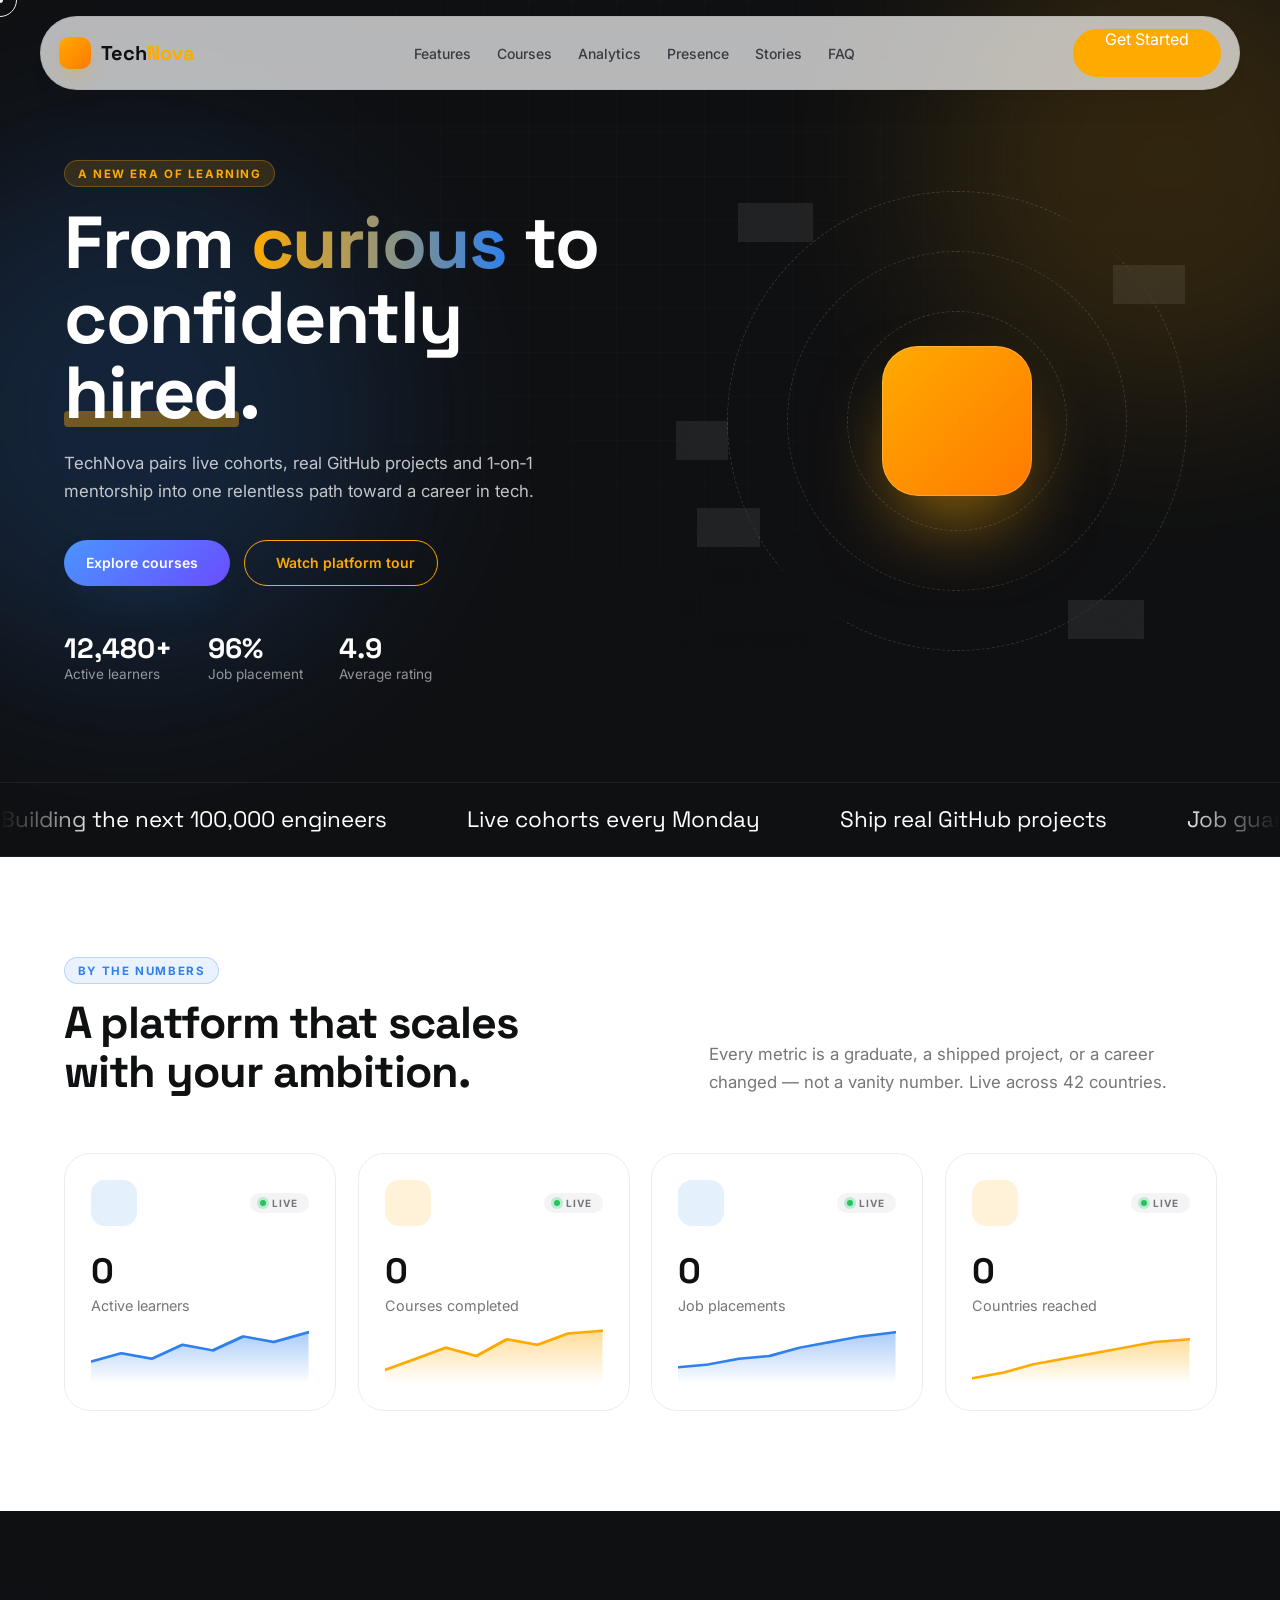
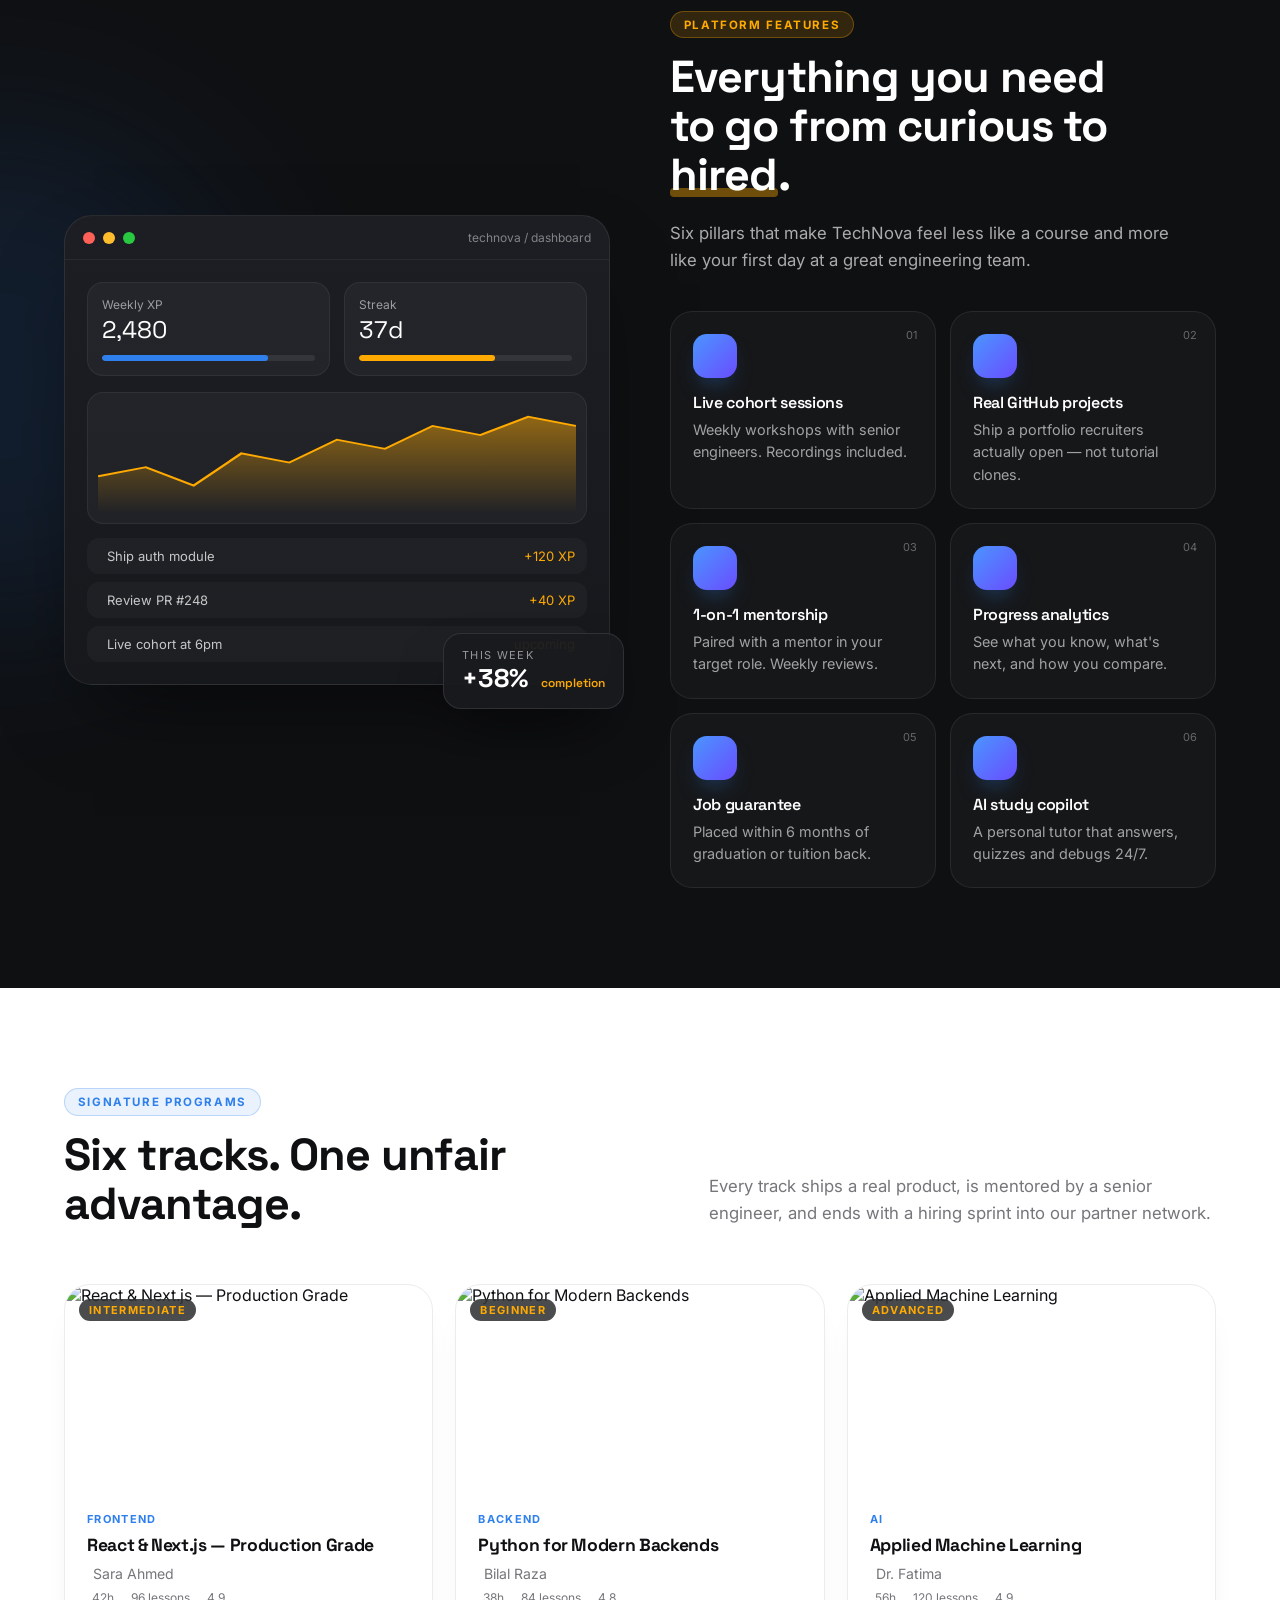
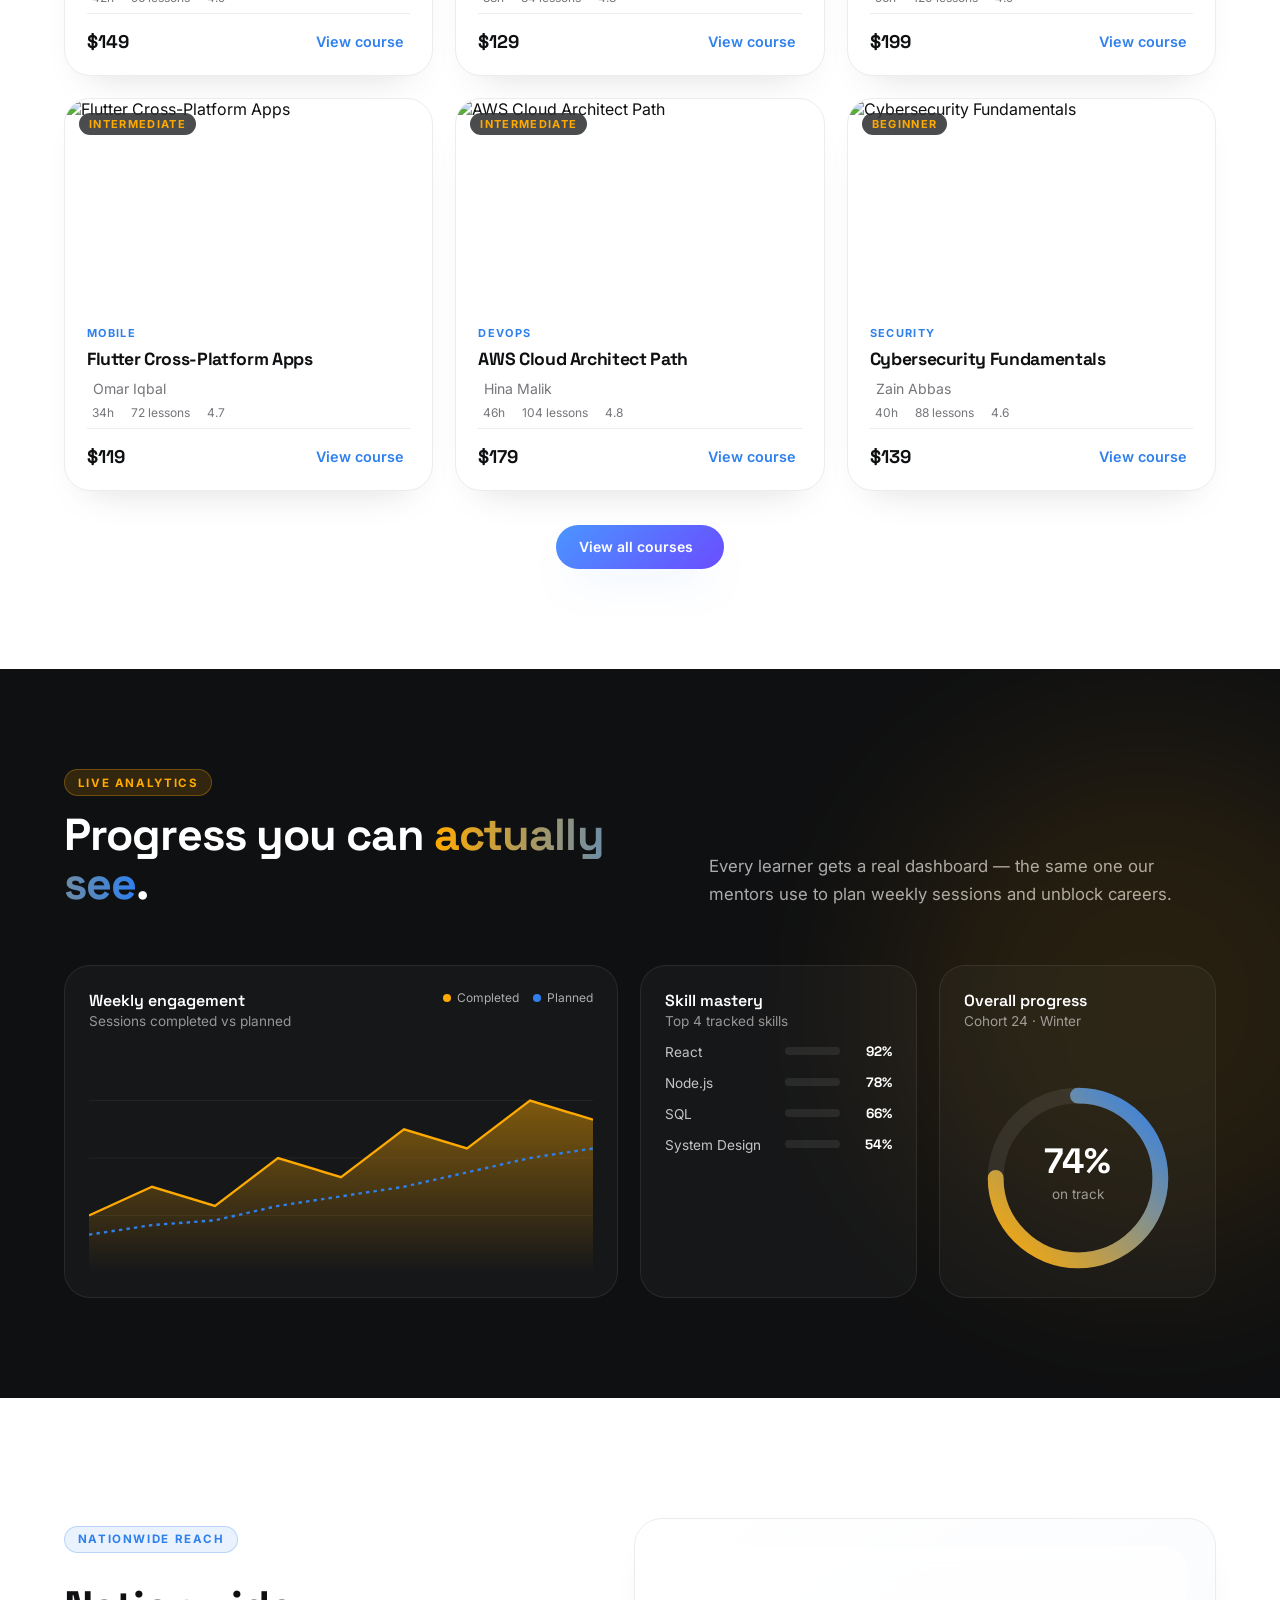
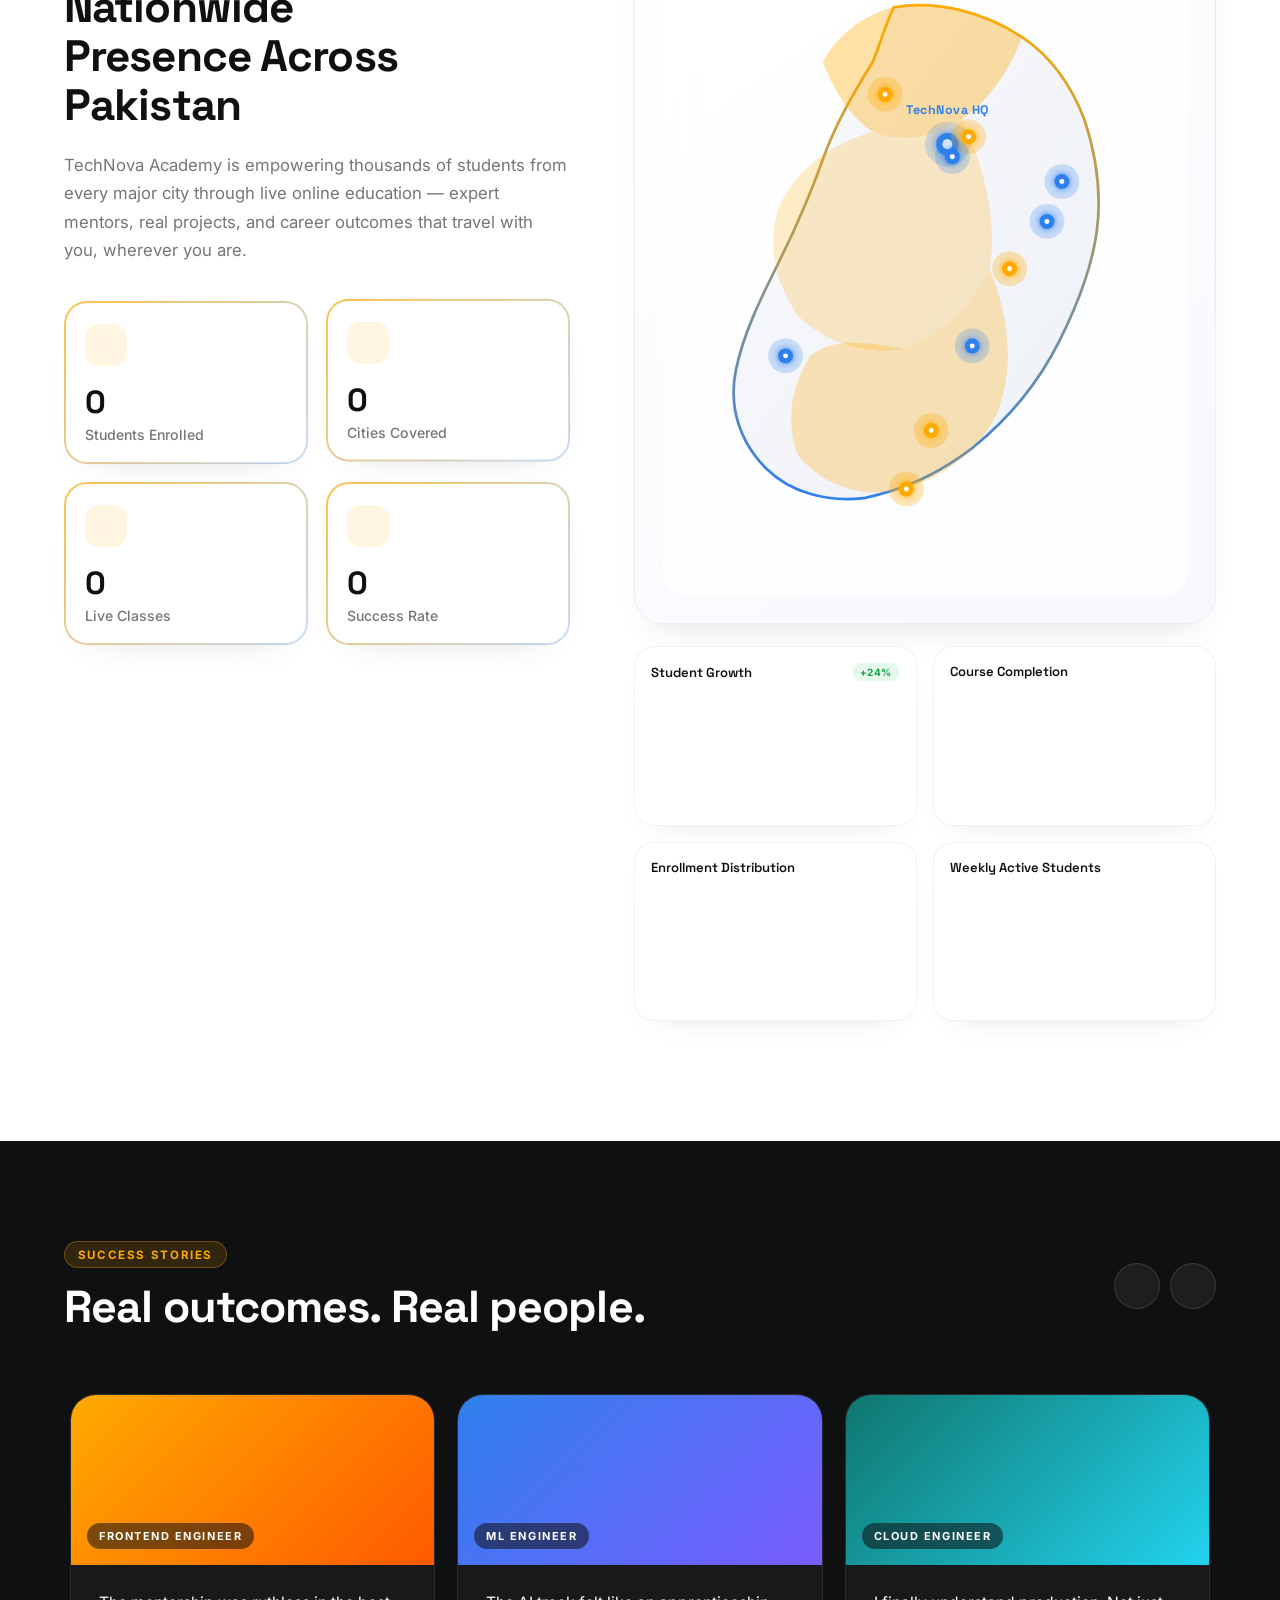
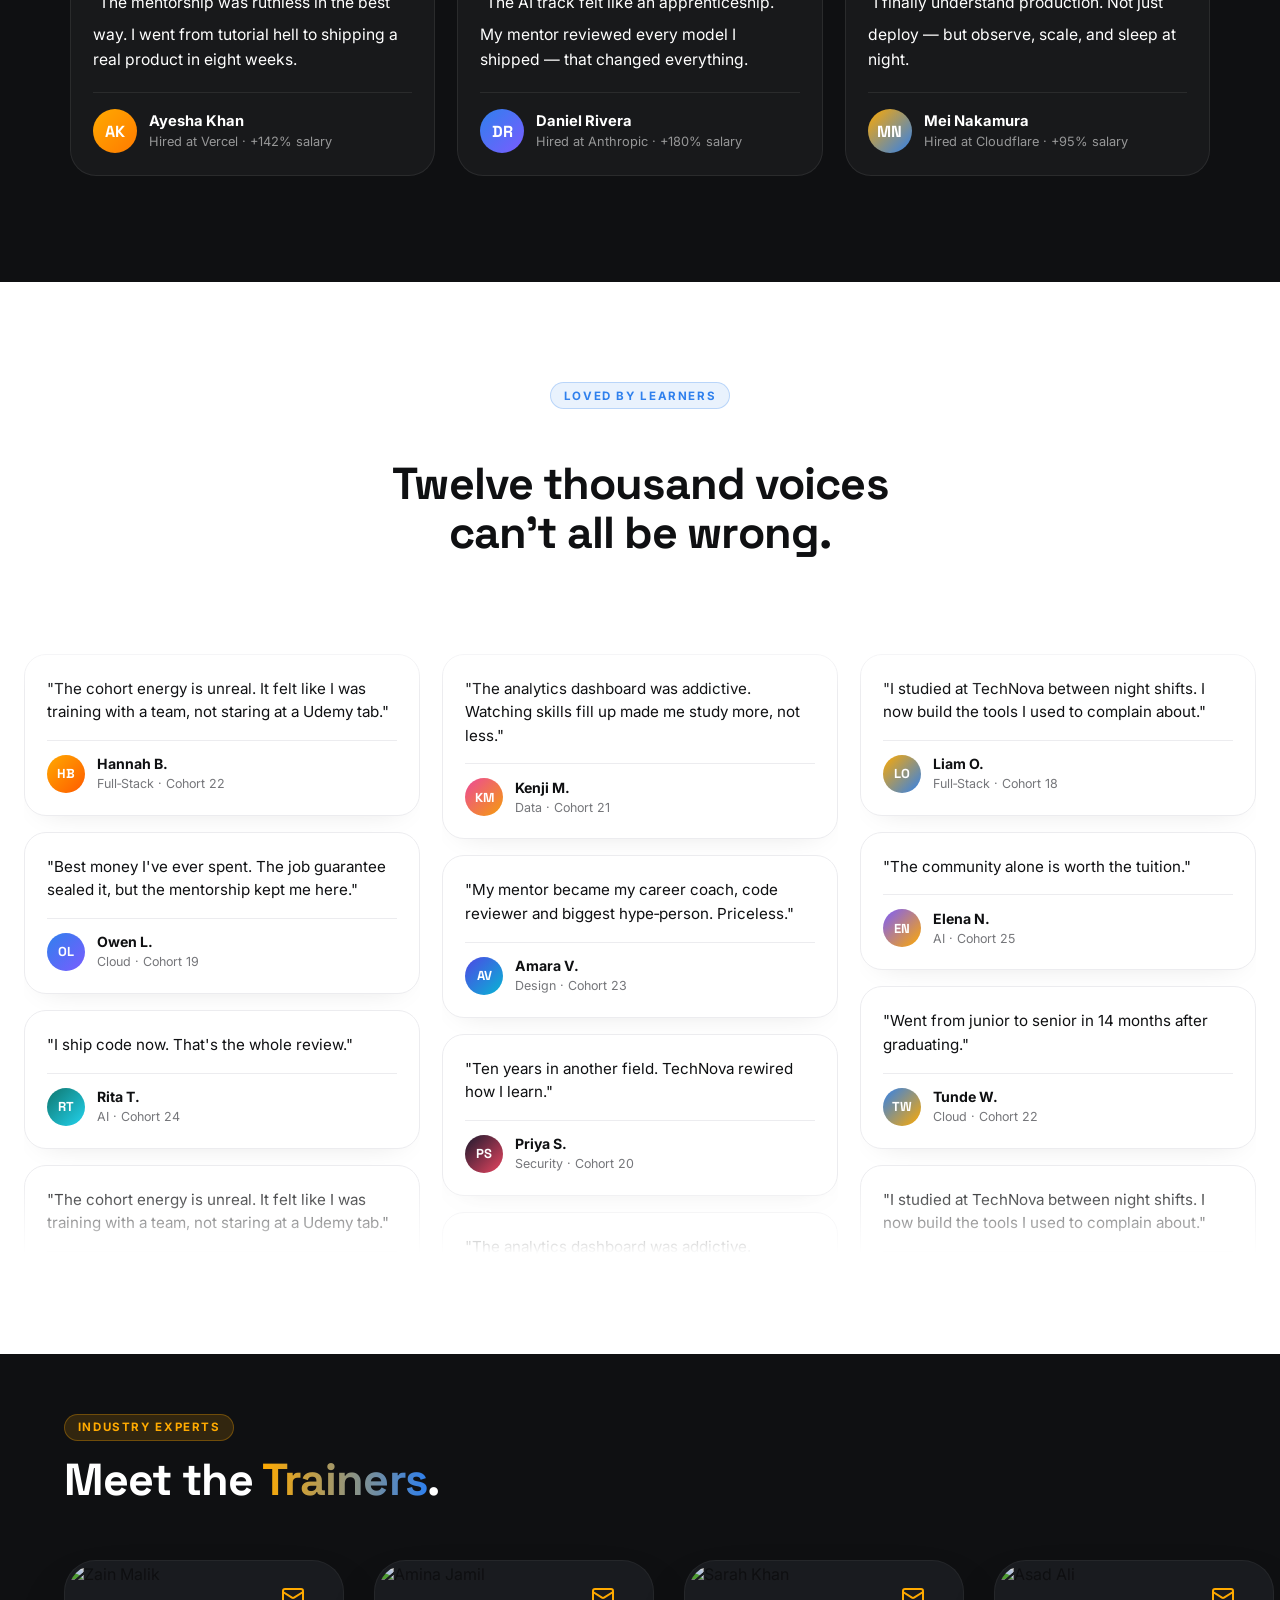
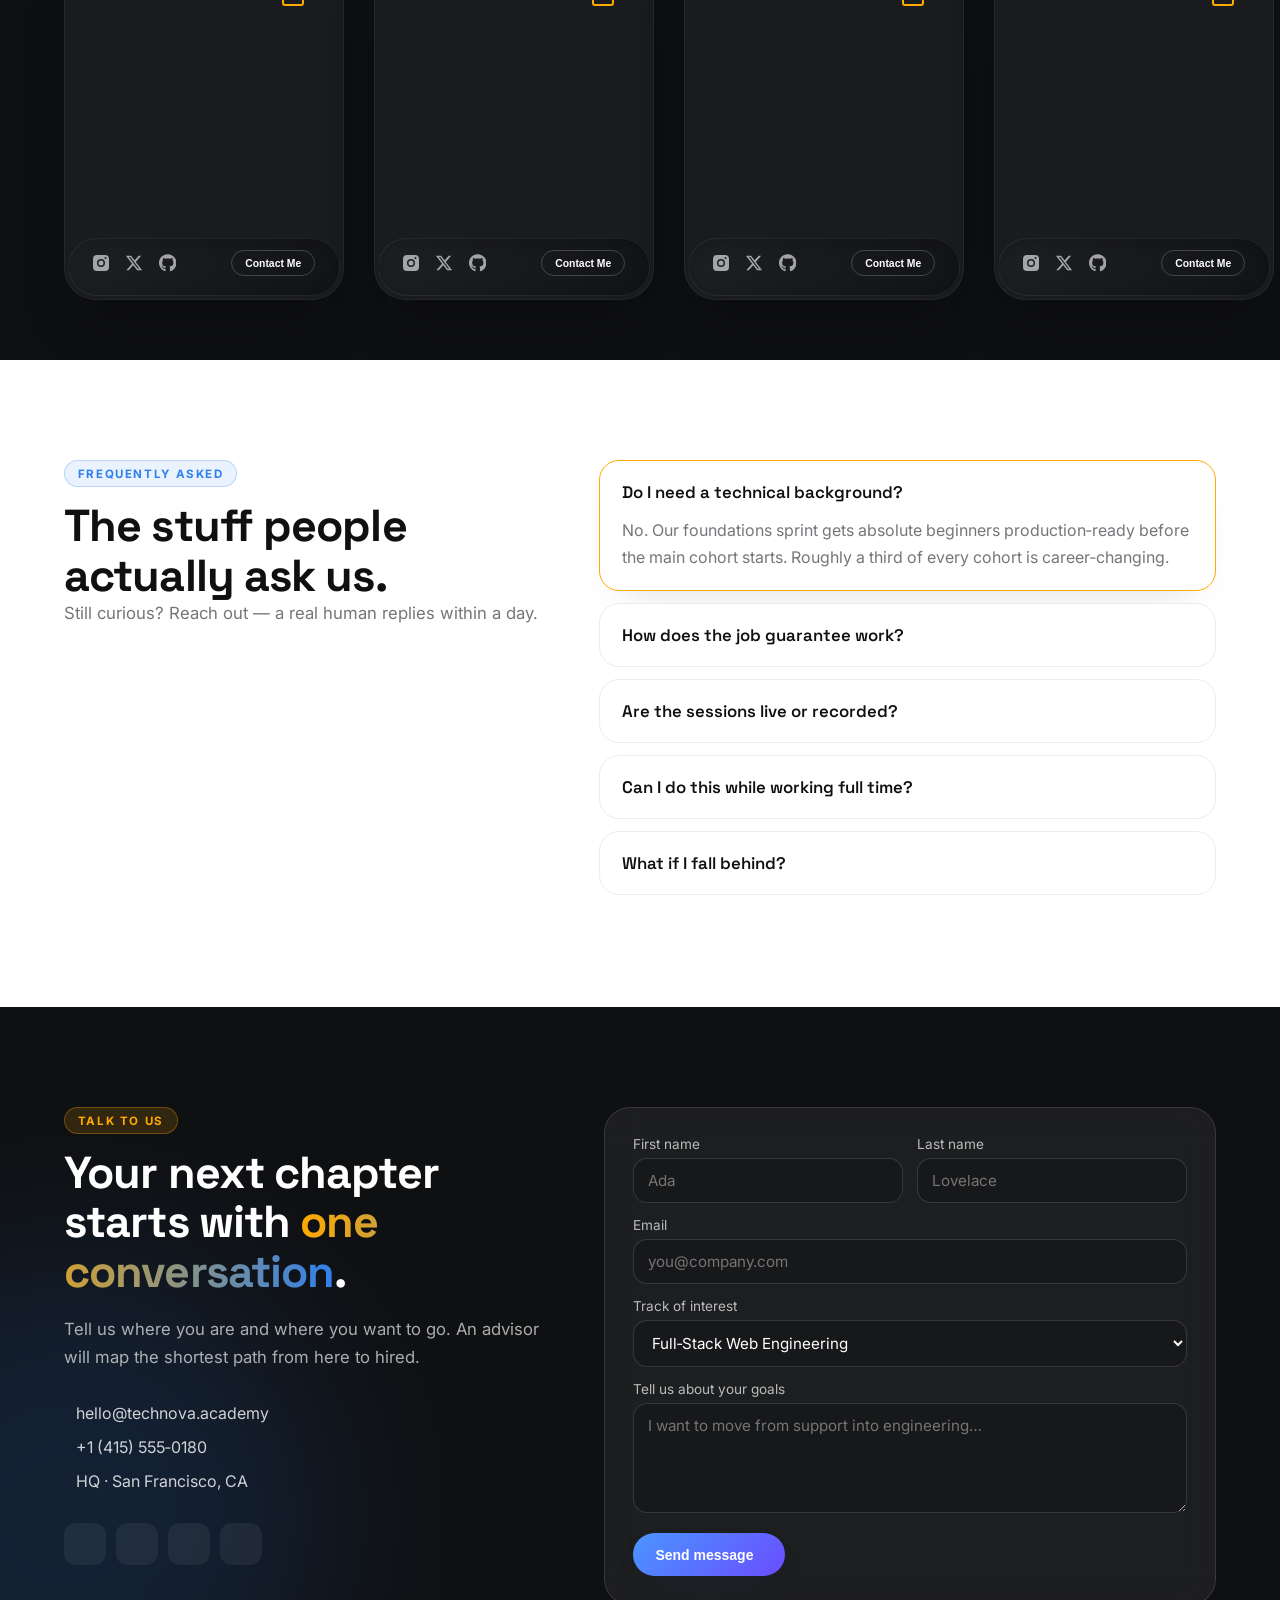
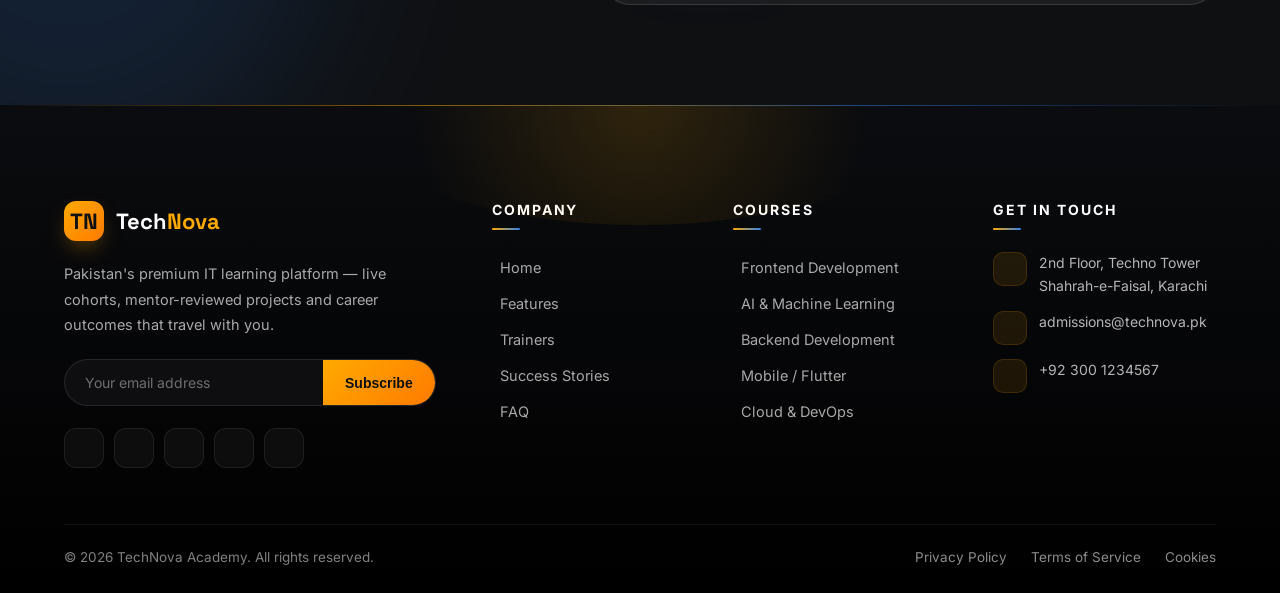
==== commit f91a72a5: "complete tech nova" ====
--- a/index.html
+++ b/index.html
@@ -17,7 +17,7 @@
 <!-- AOS -->
 <link href="https://unpkg.com/aos@2.3.4/dist/aos.css" rel="stylesheet"/>
 
-<link rel="stylesheet" href="./css/style.css" />
+<link rel="stylesheet" href="css/style.css" />
 </head>
 <body>
 
@@ -35,21 +35,18 @@
       <span class="brand-mark"><i class="ri-flashlight-fill"></i></span>
       <span class="brand-text">Tech<span>Nova</span></span>
     </a>
-    <nav class="nav-links">
+    <nav class="nav-links" id="navLinks">
       <a href="#features">Features</a>
-      <a href="#courses">Courses</a>
+      <a href="pages/courses.html">Courses</a>
       <a href="#analytics">Analytics</a>
       <a href="#presence">Presence</a>
       <a href="#stories">Stories</a>
       <a href="#faq">FAQ</a>
     </nav>
-   
-      <button class="button">
-        
-  <span class="button-content">Get Started <i class="ri-arrow-right-up-line"></i></span>
-</button> 
-    
-    <button class="nav-toggle" aria-label="Menu"><i class="ri-menu-line"></i></button>
+    <a class="button" id="navGetStarted" href="pages/authentication.html?mode=signup">
+      <span class="button-content">Get Started <i class="ri-arrow-right-up-line"></i></span>
+    </a>
+    <button class="nav-toggle" id="navToggle" aria-label="Menu"><i class="ri-menu-line"></i></button>
   </div>
 </header>
 
@@ -315,105 +312,13 @@
       </p>
     </div>
 
-    <div class="course-grid">
-      <!-- 1 -->
-      <article class="course-card tilt ui-card" data-tilt data-aos="fade-up">
-        <div class="cc-media cc-gradient-1">
-          <i class="ri-code-box-line cc-glyph"></i>
-          <span class="cc-tag">Popular</span>
-        </div>
-        <div class="cc-body">
-          <div class="cc-meta"><i class="ri-time-line"></i> 24 weeks · Live</div>
-          <h3>Full‑Stack Web Engineering</h3>
-          <p>React, Node, Postgres and deployment on the edge. Ship four production apps.</p>
-          <div class="cc-foot">
-            <span class="cc-price">$1,890</span>
-            <a href="#contact" class="cc-link">Enroll <i class="ri-arrow-right-line"></i></a>
-          </div>
-        </div>
-      </article>
-
-      <!-- 2 -->
-      <article class="course-card tilt ui-card" data-tilt data-aos="fade-up" data-aos-delay="80">
-        <div class="cc-media cc-gradient-2">
-          <i class="ri-brain-line cc-glyph"></i>
-          <span class="cc-tag">New</span>
-        </div>
-        <div class="cc-body">
-          <div class="cc-meta"><i class="ri-time-line"></i> 20 weeks · Live</div>
-          <h3>AI &amp; Machine Learning</h3>
-          <p>From PyTorch fundamentals to shipping a RAG system with LLM evaluations.</p>
-          <div class="cc-foot">
-            <span class="cc-price">$2,190</span>
-            <a href="#contact" class="cc-link">Enroll <i class="ri-arrow-right-line"></i></a>
-          </div>
-        </div>
-      </article>
-
-      <!-- 3 -->
-      <article class="course-card tilt ui-card" data-tilt data-aos="fade-up" data-aos-delay="160">
-        <div class="cc-media cc-gradient-3">
-          <i class="ri-cloud-line cc-glyph"></i>
-        </div>
-        <div class="cc-body">
-          <div class="cc-meta"><i class="ri-time-line"></i> 16 weeks · Live</div>
-          <h3>Cloud &amp; DevOps</h3>
-          <p>AWS, Kubernetes, Terraform. Design, deploy and observe production systems.</p>
-          <div class="cc-foot">
-            <span class="cc-price">$1,690</span>
-            <a href="#contact" class="cc-link">Enroll <i class="ri-arrow-right-line"></i></a>
-          </div>
-        </div>
-      </article>
-
-      <!-- 4 -->
-      <article class="course-card tilt ui-card" data-tilt data-aos="fade-up">
-        <div class="cc-media cc-gradient-4">
-          <i class="ri-shield-keyhole-line cc-glyph"></i>
-        </div>
-        <div class="cc-body">
-          <div class="cc-meta"><i class="ri-time-line"></i> 18 weeks · Live</div>
-          <h3>Cybersecurity</h3>
-          <p>Offensive and defensive labs, threat modeling, incident response playbooks.</p>
-          <div class="cc-foot">
-            <span class="cc-price">$1,790</span>
-            <a href="#contact" class="cc-link">Enroll <i class="ri-arrow-right-line"></i></a>
-          </div>
-        </div>
-      </article>
-
-      <!-- 5 -->
-      <article class="course-card tilt ui-card" data-tilt data-aos="fade-up" data-aos-delay="80">
-        <div class="cc-media cc-gradient-5">
-          <i class="ri-palette-line cc-glyph"></i>
-          <span class="cc-tag">Design</span>
-        </div>
-        <div class="cc-body">
-          <div class="cc-meta"><i class="ri-time-line"></i> 14 weeks · Live</div>
-          <h3>Product &amp; UX Design</h3>
-          <p>Figma to shipped interface. Design systems, motion, research and handoff.</p>
-          <div class="cc-foot">
-            <span class="cc-price">$1,490</span>
-            <a href="#contact" class="cc-link">Enroll <i class="ri-arrow-right-line"></i></a>
-          </div>
-        </div>
-      </article>
-
-      <!-- 6 -->
-      <article class="course-card tilt ui-card" data-tilt data-aos="fade-up" data-aos-delay="160">
-        <div class="cc-media cc-gradient-6">
-          <i class="ri-bar-chart-2-line cc-glyph"></i>
-        </div>
-        <div class="cc-body">
-          <div class="cc-meta"><i class="ri-time-line"></i> 16 weeks · Live</div>
-          <h3>Data Analytics</h3>
-          <p>SQL, dbt, Python and dashboards leaders trust. End‑to‑end analytics stack.</p>
-          <div class="cc-foot">
-            <span class="cc-price">$1,590</span>
-            <a href="#contact" class="cc-link">Enroll <i class="ri-arrow-right-line"></i></a>
-          </div>
-        </div>
-      </article>
+    <!-- Cards are rendered from js/courses-data.js by js/home-courses.js -->
+    <div class="cat-grid" id="homeCourseGrid" data-limit="6"></div>
+
+    <div class="courses-more">
+      <a href="pages/courses.html" class="btn btn-liquid magnetic" id="viewAllCoursesBtn" data-magnetic>
+        View all courses <i class="ri-arrow-right-line"></i>
+      </a>
     </div>
   </div>
 </section>
@@ -922,14 +827,14 @@
       </div>
     </div>
 
-    <form class="contact-form glass" onsubmit="event.preventDefault(); this.querySelector('.form-ok').classList.add('show');">
+    <form class="contact-form glass" id="contactForm" novalidate>
       <div class="row">
-        <label><span>First name</span><input type="text" placeholder="Ada" required></label>
-        <label><span>Last name</span><input type="text" placeholder="Lovelace" required></label>
-      </div>
-      <label><span>Email</span><input type="email" placeholder="you@company.com" required></label>
+        <label><span>First name</span><input type="text" id="contactFirstName" name="firstName" placeholder="Ada" required></label>
+        <label><span>Last name</span><input type="text" id="contactLastName" name="lastName" placeholder="Lovelace" required></label>
+      </div>
+      <label><span>Email</span><input type="email" id="contactEmail" name="email" placeholder="you@company.com" required></label>
       <label><span>Track of interest</span>
-        <select>
+        <select id="contactTrack" name="track">
           <option>Full‑Stack Web Engineering</option>
           <option>AI &amp; Machine Learning</option>
           <option>Cloud &amp; DevOps</option>
@@ -938,9 +843,9 @@
           <option>Data Analytics</option>
         </select>
       </label>
-      <label><span>Tell us about your goals</span><textarea rows="4" placeholder="I want to move from support into engineering…"></textarea></label>
-      <button type="submit" class="btn btn-liquid magnetic" data-magnetic>Send message <i class="ri-send-plane-2-line"></i></button>
-      <div class="form-ok"><i class="ri-checkbox-circle-fill"></i> Thanks — we'll be in touch within a day.</div>
+      <label><span>Tell us about your goals</span><textarea id="contactMessage" name="message" rows="4" placeholder="I want to move from support into engineering…"></textarea></label>
+      <button type="submit" class="btn btn-liquid magnetic" id="contactSubmit" data-magnetic>Send message <i class="ri-send-plane-2-line"></i></button>
+      <div class="form-ok" id="contactFormOk"><i class="ri-checkbox-circle-fill"></i> Thanks — we'll be in touch within a day.</div>
     </form>
   </div>
 </section>
@@ -957,10 +862,10 @@
           Pakistan's premium IT learning platform — live cohorts, mentor-reviewed
           projects and career outcomes that travel with you.
         </p>
-        <div class="newsletter-box">
-          <input type="email" placeholder="Your email address" aria-label="Email">
-          <button type="button">Subscribe</button>
-        </div>
+        <form class="newsletter-box" id="newsletterForm">
+          <input type="email" id="newsletterEmail" placeholder="Your email address" aria-label="Email" required>
+          <button type="submit" id="newsletterBtn">Subscribe</button>
+        </form>
         <div class="social-row" aria-label="Social links">
           <a href="#" aria-label="Facebook"><i class="ri-facebook-fill"></i></a>
           <a href="#" aria-label="Instagram"><i class="ri-instagram-line"></i></a>
@@ -984,11 +889,11 @@
       <div class="footer-col">
         <h5>Courses</h5>
         <ul class="footer-links">
-          <li><a href="#courses">Full Stack Development</a></li>
-          <li><a href="#courses">AI &amp; Machine Learning</a></li>
-          <li><a href="#courses">UI/UX Design</a></li>
-          <li><a href="#courses">Flutter Development</a></li>
-          <li><a href="#courses">Cloud Computing</a></li>
+          <li><a href="pages/courses.html?cat=Frontend">Frontend Development</a></li>
+          <li><a href="pages/courses.html?cat=AI">AI &amp; Machine Learning</a></li>
+          <li><a href="pages/courses.html?cat=Backend">Backend Development</a></li>
+          <li><a href="pages/courses.html?cat=Mobile">Mobile / Flutter</a></li>
+          <li><a href="pages/courses.html?cat=DevOps">Cloud &amp; DevOps</a></li>
         </ul>
       </div>
 
@@ -1003,7 +908,7 @@
     </div>
 
     <div class="footer-bottom">
-      <span>© 2026 TechNova Academy. All rights reserved.</span>
+      <span>© <span id="year">2026</span> TechNova Academy. All rights reserved.</span>
       <div class="footer-legal">
         <a href="#">Privacy Policy</a>
         <a href="#">Terms of Service</a>
@@ -1017,8 +922,11 @@
 <script src="https://cdn.jsdelivr.net/npm/gsap@3.12.5/dist/gsap.min.js"></script>
 <script src="https://cdn.jsdelivr.net/npm/gsap@3.12.5/dist/ScrollTrigger.min.js"></script>
 <script src="https://cdn.jsdelivr.net/npm/chart.js@4.4.3/dist/chart.umd.min.js"></script>
-<script src="script.js"></script>
-<script src="./js/presence.js"></script>
+<script type="module" src="js/firebase.js"></script>
+<script src="js/courses-data.js"></script>
+<script src="js/script.js"></script>
+<script src="js/home-courses.js"></script>
+<script src="js/presence.js"></script>
 </body>
 </html>
 
--- a/css/style.css
+++ b/css/style.css
@@ -358,35 +358,42 @@
 .feature-card p{margin:6px 0 0;color:rgba(255,255,255,.6);font-size:.9rem;line-height:1.55}
 .fc-num{position:absolute;top:16px;right:18px;font-size:11px;color:rgba(255,255,255,.35)}
 
-/* ---------- Courses ---------- */
-.course-grid{display:grid;grid-template-columns:repeat(3,1fr);gap:22px}
-@media (max-width:1000px){.course-grid{grid-template-columns:repeat(2,1fr)}}
-@media (max-width:640px){.course-grid{grid-template-columns:1fr}}
-.course-card{
-  border-radius:26px;overflow:hidden;background:#fff;border:1px solid var(--border);
+/* ---------- Courses (same card as courses.html) ---------- */
+.cat-grid{display:grid;grid-template-columns:repeat(3,1fr);gap:22px}
+@media (max-width:1000px){.cat-grid{grid-template-columns:repeat(2,1fr)}}
+@media (max-width:640px){.cat-grid{grid-template-columns:1fr}}
+
+.cat-card{
+  display:flex;flex-direction:column;overflow:hidden;background:#fff;
+  border:1px solid var(--border);border-radius:26px;
+  box-shadow:var(--shadow-soft);
   transition:transform .5s cubic-bezier(.2,.7,.2,1),box-shadow .5s,border-color .3s;
-  transform-style:preserve-3d;
-}
-.course-card:hover{transform:translateY(-8px);box-shadow:var(--shadow-elegant);border-color:var(--gold)}
-.cc-media{position:relative;height:200px;display:grid;place-items:center;overflow:hidden}
-.cc-media::after{content:"";position:absolute;inset:0;background:radial-gradient(circle at 30% 20%,rgba(255,255,255,.35),transparent 60%);pointer-events:none}
-.cc-glyph{font-size:88px;color:rgba(255,255,255,.95);filter:drop-shadow(0 10px 20px rgba(0,0,0,.25));transition:transform .8s}
-.course-card:hover .cc-glyph{transform:scale(1.08) rotate(-6deg)}
-.cc-tag{position:absolute;top:14px;left:14px;background:rgba(15,16,18,.75);color:#FFAA00;font-size:11px;font-weight:700;letter-spacing:.14em;text-transform:uppercase;padding:4px 10px;border-radius:9999px;backdrop-filter:blur(10px);z-index:1}
-.cc-gradient-1{background:linear-gradient(135deg,#2F80ED,#7a5cff)}
-.cc-gradient-2{background:linear-gradient(135deg,#ff7a00,#FFAA00)}
-.cc-gradient-3{background:linear-gradient(135deg,#0f766e,#22d3ee)}
-.cc-gradient-4{background:linear-gradient(135deg,#1a1a2e,#e94560)}
-.cc-gradient-5{background:linear-gradient(135deg,#ec4899,#f59e0b)}
-.cc-gradient-6{background:linear-gradient(135deg,#4f46e5,#06b6d4)}
-.cc-body{padding:22px}
-.cc-meta{font-size:12px;color:var(--muted);display:flex;align-items:center;gap:6px;text-transform:uppercase;letter-spacing:.1em;font-weight:600}
-.cc-body h3{margin-top:10px;font-size:1.2rem}
-.cc-body p{color:var(--muted);font-size:.92rem;line-height:1.6;margin-top:8px}
-.cc-foot{display:flex;justify-content:space-between;align-items:center;margin-top:18px;padding-top:16px;border-top:1px solid var(--border)}
-.cc-price{font-family:'Space Grotesk';font-weight:700;font-size:1.15rem;color:var(--ink)}
-.cc-link{color:var(--electric);font-weight:600;font-size:.92rem;display:inline-flex;align-items:center;gap:6px;transition:gap .3s}
-.cc-link:hover{gap:12px}
+}
+.cat-card:hover{transform:translateY(-8px);box-shadow:var(--shadow-elegant);border-color:var(--gold)}
+.cat-card .thumb{position:relative;aspect-ratio:16/9;overflow:hidden}
+.cat-card .thumb img{width:100%;height:100%;object-fit:cover;transition:transform .6s cubic-bezier(.2,.7,.2,1)}
+.cat-card:hover .thumb img{transform:scale(1.07)}
+.cat-card .badge{
+  position:absolute;top:14px;left:14px;z-index:1;padding:4px 10px;border-radius:9999px;
+  background:rgba(15,16,18,.75);color:var(--gold);font-size:11px;font-weight:700;
+  letter-spacing:.12em;text-transform:uppercase;backdrop-filter:blur(10px);
+}
+.cat-card .body{display:flex;flex-direction:column;gap:8px;flex:1;padding:20px 22px 22px}
+.cat-card .cat{font-size:11px;font-weight:700;letter-spacing:.12em;text-transform:uppercase;color:var(--electric)}
+.cat-card h3{font-size:1.1rem;line-height:1.35;color:var(--ink)}
+.cat-card .instr{margin:0;display:flex;align-items:center;gap:6px;font-size:.88rem;color:var(--muted)}
+.cat-card .meta{display:flex;flex-wrap:wrap;gap:12px;font-size:12px;color:var(--muted)}
+.cat-card .meta span{display:inline-flex;align-items:center;gap:5px}
+.cat-card .meta .star{color:var(--gold)}
+.cat-card .foot{
+  display:flex;align-items:center;justify-content:space-between;gap:10px;
+  margin-top:auto;padding-top:16px;border-top:1px solid var(--border)
+}
+.cat-card .price{font-family:'Space Grotesk',sans-serif;font-weight:700;font-size:1.15rem;color:var(--ink)}
+.cc-link{color:var(--electric);font-weight:600;font-size:.9rem;display:inline-flex;align-items:center;gap:6px;transition:gap .3s}
+.cat-card:hover .cc-link{gap:12px}
+
+.courses-more{display:flex;justify-content:center;margin-top:34px}
 
 /* ---------- Analytics ---------- */
 .analytics-grid{display:grid;grid-template-columns:2fr 1fr 1fr;gap:22px}
